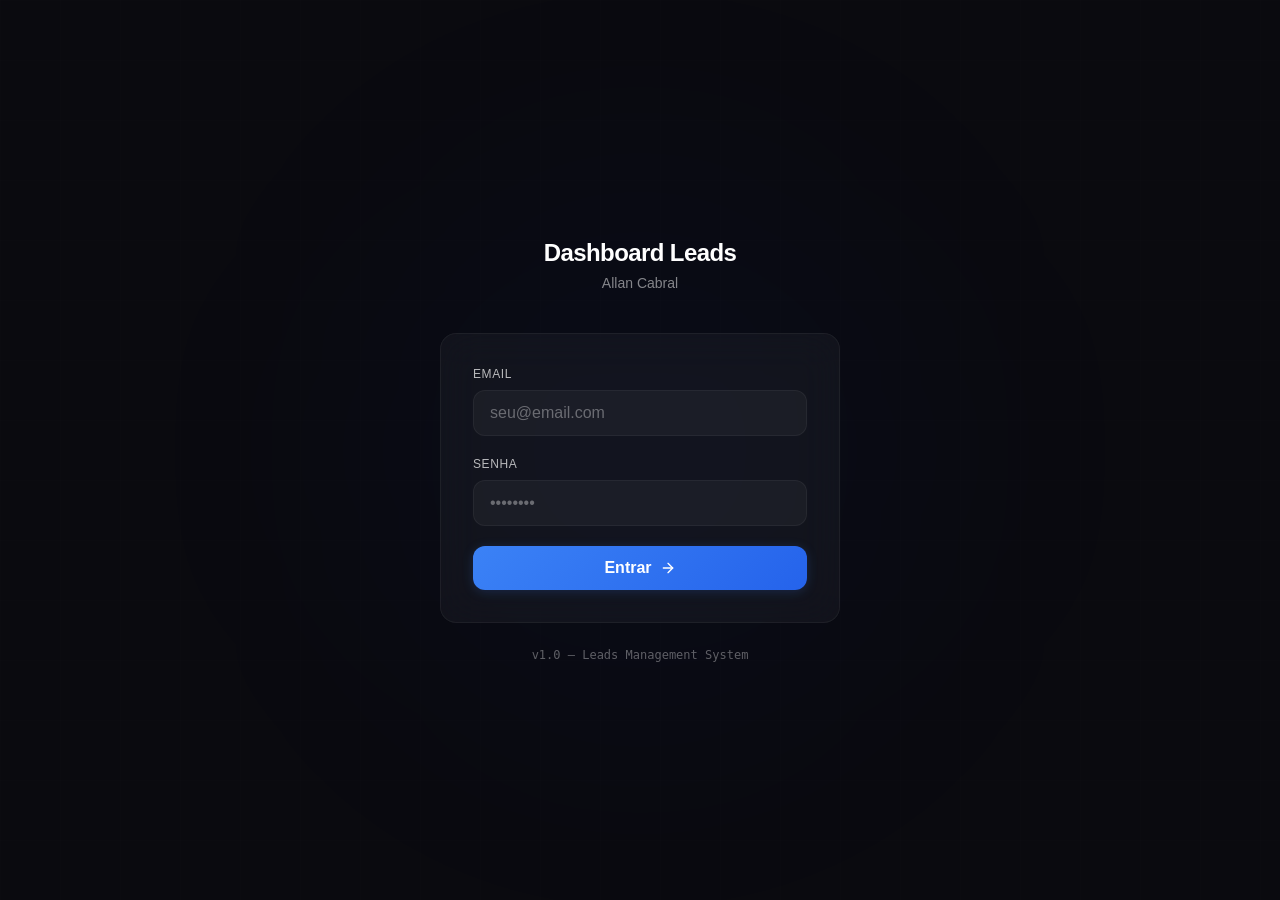
==== index.html @ d11080a9 "Add files via upload" ====
<!DOCTYPE html>
<html lang="pt-BR">
  <head>
    <meta charset="UTF-8" />
    <meta name="viewport" content="width=device-width, initial-scale=1.0" />
    <title>Allan Cabral - Leads Dashboard</title>
    <meta name="description" content="Dashboard de gerenciamento de leads - Allan Cabral" />
    <meta http-equiv="Content-Security-Policy" content="default-src 'self'; script-src 'self'; style-src 'self' 'unsafe-inline' https://fonts.googleapis.com; font-src 'self' data: https://fonts.gstatic.com; img-src 'self' data: blob: https:; connect-src 'self' https://albdkqpvoyfhziozgwlk.supabase.co wss://albdkqpvoyfhziozgwlk.supabase.co https://n8n-gend.srv1431760.hstgr.cloud https://n8n-n8n.04qisd.easypanel.host https://pedrooberlaender.uazapi.com; media-src 'self' blob: https://albdkqpvoyfhziozgwlk.supabase.co; frame-src 'none'; object-src 'none'; base-uri 'self'" />
    <meta name="referrer" content="strict-origin-when-cross-origin" />
    <meta http-equiv="X-Content-Type-Options" content="nosniff" />
    <link rel="icon" type="image/svg+xml" href="./favicon.svg" />
    <link rel="preconnect" href="https://fonts.googleapis.com" />
    <link rel="preconnect" href="https://fonts.gstatic.com" crossorigin />
    <link href="https://fonts.googleapis.com/css2?family=Inter:wght@300;400;500;600;700;800&family=JetBrains+Mono:wght@400;500;600;700&family=Outfit:wght@300;400;500;600;700;800&display=swap" rel="stylesheet" />
    <script type="module" crossorigin src="./assets/index-Bwgi4KY8.js"></script>
    <link rel="modulepreload" crossorigin href="./assets/vendor-react-DcuOUf31.js">
    <link rel="modulepreload" crossorigin href="./assets/vendor-supabase-Dq-Jb853.js">
    <link rel="modulepreload" crossorigin href="./assets/vendor-utils-6eCy-83W.js">
    <link rel="modulepreload" crossorigin href="./assets/vendor-charts-CzLjZKFw.js">
    <link rel="stylesheet" crossorigin href="./assets/index-p2DFMDjG.css">
  </head>
  <body class="bg-surface text-txt antialiased">
    <div id="root"></div>
  </body>
</html>
---- assets/index-p2DFMDjG.css ----
*,:before,:after{--tw-border-spacing-x: 0;--tw-border-spacing-y: 0;--tw-translate-x: 0;--tw-translate-y: 0;--tw-rotate: 0;--tw-skew-x: 0;--tw-skew-y: 0;--tw-scale-x: 1;--tw-scale-y: 1;--tw-pan-x: ;--tw-pan-y: ;--tw-pinch-zoom: ;--tw-scroll-snap-strictness: proximity;--tw-gradient-from-position: ;--tw-gradient-via-position: ;--tw-gradient-to-position: ;--tw-ordinal: ;--tw-slashed-zero: ;--tw-numeric-figure: ;--tw-numeric-spacing: ;--tw-numeric-fraction: ;--tw-ring-inset: ;--tw-ring-offset-width: 0px;--tw-ring-offset-color: #fff;--tw-ring-color: rgb(59 130 246 / .5);--tw-ring-offset-shadow: 0 0 #0000;--tw-ring-shadow: 0 0 #0000;--tw-shadow: 0 0 #0000;--tw-shadow-colored: 0 0 #0000;--tw-blur: ;--tw-brightness: ;--tw-contrast: ;--tw-grayscale: ;--tw-hue-rotate: ;--tw-invert: ;--tw-saturate: ;--tw-sepia: ;--tw-drop-shadow: ;--tw-backdrop-blur: ;--tw-backdrop-brightness: ;--tw-backdrop-contrast: ;--tw-backdrop-grayscale: ;--tw-backdrop-hue-rotate: ;--tw-backdrop-invert: ;--tw-backdrop-opacity: ;--tw-backdrop-saturate: ;--tw-backdrop-sepia: ;--tw-contain-size: ;--tw-contain-layout: ;--tw-contain-paint: ;--tw-contain-style: }::backdrop{--tw-border-spacing-x: 0;--tw-border-spacing-y: 0;--tw-translate-x: 0;--tw-translate-y: 0;--tw-rotate: 0;--tw-skew-x: 0;--tw-skew-y: 0;--tw-scale-x: 1;--tw-scale-y: 1;--tw-pan-x: ;--tw-pan-y: ;--tw-pinch-zoom: ;--tw-scroll-snap-strictness: proximity;--tw-gradient-from-position: ;--tw-gradient-via-position: ;--tw-gradient-to-position: ;--tw-ordinal: ;--tw-slashed-zero: ;--tw-numeric-figure: ;--tw-numeric-spacing: ;--tw-numeric-fraction: ;--tw-ring-inset: ;--tw-ring-offset-width: 0px;--tw-ring-offset-color: #fff;--tw-ring-color: rgb(59 130 246 / .5);--tw-ring-offset-shadow: 0 0 #0000;--tw-ring-shadow: 0 0 #0000;--tw-shadow: 0 0 #0000;--tw-shadow-colored: 0 0 #0000;--tw-blur: ;--tw-brightness: ;--tw-contrast: ;--tw-grayscale: ;--tw-hue-rotate: ;--tw-invert: ;--tw-saturate: ;--tw-sepia: ;--tw-drop-shadow: ;--tw-backdrop-blur: ;--tw-backdrop-brightness: ;--tw-backdrop-contrast: ;--tw-backdrop-grayscale: ;--tw-backdrop-hue-rotate: ;--tw-backdrop-invert: ;--tw-backdrop-opacity: ;--tw-backdrop-saturate: ;--tw-backdrop-sepia: ;--tw-contain-size: ;--tw-contain-layout: ;--tw-contain-paint: ;--tw-contain-style: }*,:before,:after{box-sizing:border-box;border-width:0;border-style:solid;border-color:#e5e7eb}:before,:after{--tw-content: ""}html,:host{line-height:1.5;-webkit-text-size-adjust:100%;-moz-tab-size:4;-o-tab-size:4;tab-size:4;font-family:ui-sans-serif,system-ui,sans-serif,"Apple Color Emoji","Segoe UI Emoji",Segoe UI Symbol,"Noto Color Emoji";font-feature-settings:normal;font-variation-settings:normal;-webkit-tap-highlight-color:transparent}body{margin:0;line-height:inherit}hr{height:0;color:inherit;border-top-width:1px}abbr:where([title]){-webkit-text-decoration:underline dotted;text-decoration:underline dotted}h1,h2,h3,h4,h5,h6{font-size:inherit;font-weight:inherit}a{color:inherit;text-decoration:inherit}b,strong{font-weight:bolder}code,kbd,samp,pre{font-family:JetBrains Mono,monospace;font-feature-settings:normal;font-variation-settings:normal;font-size:1em}small{font-size:80%}sub,sup{font-size:75%;line-height:0;position:relative;vertical-align:baseline}sub{bottom:-.25em}sup{top:-.5em}table{text-indent:0;border-color:inherit;border-collapse:collapse}button,input,optgroup,select,textarea{font-family:inherit;font-feature-settings:inherit;font-variation-settings:inherit;font-size:100%;font-weight:inherit;line-height:inherit;letter-spacing:inherit;color:inherit;margin:0;padding:0}button,select{text-transform:none}button,input:where([type=button]),input:where([type=reset]),input:where([type=submit]){-webkit-appearance:button;background-color:transparent;background-image:none}:-moz-focusring{outline:auto}:-moz-ui-invalid{box-shadow:none}progress{vertical-align:baseline}::-webkit-inner-spin-button,::-webkit-outer-spin-button{height:auto}[type=search]{-webkit-appearance:textfield;outline-offset:-2px}::-webkit-search-decoration{-webkit-appearance:none}::-webkit-file-upload-button{-webkit-appearance:button;font:inherit}summary{display:list-item}blockquote,dl,dd,h1,h2,h3,h4,h5,h6,hr,figure,p,pre{margin:0}fieldset{margin:0;padding:0}legend{padding:0}ol,ul,menu{list-style:none;margin:0;padding:0}dialog{padding:0}textarea{resize:vertical}input::-moz-placeholder,textarea::-moz-placeholder{opacity:1;color:#9ca3af}input::placeholder,textarea::placeholder{opacity:1;color:#9ca3af}button,[role=button]{cursor:pointer}:disabled{cursor:default}img,svg,video,canvas,audio,iframe,embed,object{display:block;vertical-align:middle}img,video{max-width:100%;height:auto}[hidden]:where(:not([hidden=until-found])){display:none}:root{--color-primary: #10b981;--color-primary-hover: #059669;--color-primary-bg: rgba(16, 185, 129, .12);--color-primary-light: #34d399;transition:--color-primary .3s ease,--color-primary-hover .3s ease,--color-primary-bg .3s ease,--color-primary-light .3s ease}*:focus-visible{outline:none}*{scrollbar-width:thin;scrollbar-color:rgba(255,255,255,.08) transparent}*::-webkit-scrollbar{width:5px;height:5px}*::-webkit-scrollbar-track{background:transparent}*::-webkit-scrollbar-thumb{background:#ffffff14;border-radius:10px}*::-webkit-scrollbar-thumb:hover{background:#ffffff24}::-moz-selection{background:#3b82f640;color:#fff}::selection{background:#3b82f640;color:#fff}html,body,#root{overflow-x:hidden;max-width:100vw}body{font-family:Inter,Outfit,sans-serif;background:linear-gradient(135deg,#0a0a0f,#0d1117 40%,#0f0a1a);color:#fff;-webkit-font-smoothing:antialiased;-moz-osx-font-smoothing:grayscale;font-variant-numeric:tabular-nums}input,select,textarea{font-family:Inter,Outfit,sans-serif;caret-color:#ffffffb3;-webkit-appearance:none}input:focus,textarea:focus{-webkit-backdrop-filter:none!important;backdrop-filter:none!important}.glass-card{position:relative;overflow:hidden;border-radius:1rem;background:#ffffff0a;backdrop-filter:blur(20px);-webkit-backdrop-filter:blur(20px);border:1px solid rgba(255,255,255,.05);border-radius:16px;transition:all .3s ease}.glass-card:hover{background:#ffffff0d;border-color:#ffffff0d}.card-dark{position:relative;overflow:hidden;border-radius:1rem;background:#ffffff0a;backdrop-filter:blur(20px);-webkit-backdrop-filter:blur(20px);border:1px solid rgba(255,255,255,.05);border-radius:16px;transition:all .3s ease}.card-dark:hover{background:#ffffff0d;border-color:#ffffff0d}.card-dark-elevated{position:relative;overflow:hidden;border-radius:1rem;background:#ffffff0d;backdrop-filter:blur(24px);-webkit-backdrop-filter:blur(24px);border:1px solid rgba(255,255,255,.06);border-radius:16px;box-shadow:0 8px 32px #0000004d,0 24px 64px #00000026;transition:all .3s ease}.inner-item{background:#ffffff05;border:1px solid rgba(255,255,255,.04);border-radius:10px;padding:10px 12px;transition:all .2s ease}.inner-item:hover{background:#ffffff0a;border-color:#ffffff0a}.border-glow{border:1px solid rgba(59,130,246,.15);box-shadow:inset 0 0 20px #3b82f608}.input-dark{width:100%;border-radius:.75rem;padding:.625rem 1rem;--tw-text-opacity: 1;color:rgb(255 255 255 / var(--tw-text-opacity, 1));outline:2px solid transparent;outline-offset:2px;transition-property:all;transition-timing-function:cubic-bezier(.4,0,.2,1);transition-duration:.3s;background:#ffffff0a;border:1px solid rgba(255,255,255,.05);color-scheme:dark;caret-color:#fff9}.input-dark::-moz-placeholder{color:#ffffff59}.input-dark::placeholder{color:#ffffff59}.input-dark:focus{border-color:#3b82f666;box-shadow:0 0 0 3px #3b82f614,0 0 20px #3b82f60d}select{color-scheme:dark;background:#161b22f7;border:1px solid rgba(255,255,255,.1);border-radius:10px;color:#ffffffb3;padding:8px 32px 8px 12px;font-size:13px;font-weight:500;cursor:pointer;transition:all .15s ease;-webkit-appearance:none;-moz-appearance:none;appearance:none;background-image:url("data:image/svg+xml,%3Csvg xmlns='http://www.w3.org/2000/svg' width='12' height='12' viewBox='0 0 24 24' fill='none' stroke='%2360a5fa' stroke-width='2' stroke-linecap='round' stroke-linejoin='round'%3E%3Cpolyline points='6 9 12 15 18 9'%3E%3C/polyline%3E%3C/svg%3E");background-repeat:no-repeat;background-position:right 10px center}select:hover{border-color:#ffffff26;color:#fff}select:focus{outline:none;border-color:#3b82f666;box-shadow:0 0 0 3px #3b82f614;color:#fff}select option{background:#161b22;color:#fff;padding:8px 12px}select option:checked{background:#3b82f633;color:#60a5fa}select.input-dark{background:#161b22f7;border:1px solid rgba(255,255,255,.1)}.btn-primary{position:relative;overflow:hidden;border-radius:.75rem;padding:.625rem 1.5rem;font-weight:600;transition-property:all;transition-timing-function:cubic-bezier(.4,0,.2,1);transition-duration:.3s;background:linear-gradient(135deg,#3b82f6,#2563eb);color:#fff;box-shadow:0 2px 12px #3b82f633}.btn-primary:hover{box-shadow:0 4px 20px #3b82f64d,0 0 40px #3b82f61a;transform:translateY(-1px)}.btn-primary:active{transform:translateY(0) scale(.98)}.ambient-light{position:fixed;pointer-events:none;border-radius:50%;z-index:0;overflow:hidden}.ambient-light--blue{width:600px;height:600px;top:-100px;left:-100px;background:radial-gradient(circle,rgba(59,130,246,.06) 0%,transparent 70%)}.ambient-light--green{width:500px;height:500px;bottom:-100px;right:-100px;background:radial-gradient(circle,var(--color-primary-bg) 0%,transparent 70%)}.ambient-light--purple{width:400px;height:400px;top:50%;right:20%;background:radial-gradient(circle,rgba(139,92,246,.03) 0%,transparent 70%)}.noise-overlay{position:fixed;top:0;right:0;bottom:0;left:0;pointer-events:none;z-index:9999;opacity:.15;background-image:url("data:image/svg+xml,%3Csvg viewBox='0 0 512 512' xmlns='http://www.w3.org/2000/svg'%3E%3Cfilter id='n'%3E%3CfeTurbulence type='fractalNoise' baseFrequency='0.65' numOctaves='4' stitchTiles='stitch'/%3E%3C/filter%3E%3Crect width='100%25' height='100%25' filter='url(%23n)' opacity='0.03'/%3E%3C/svg%3E");mix-blend-mode:soft-light}.mesh-bg{position:relative}.mesh-bg:after{content:"";position:absolute;top:0;right:0;bottom:0;left:0;pointer-events:none;background:radial-gradient(ellipse 600px 400px at 15% 30%,rgba(59,130,246,.04) 0%,transparent 70%),radial-gradient(ellipse 500px 350px at 85% 60%,var(--color-primary-bg) 0%,transparent 70%),radial-gradient(ellipse 400px 300px at 50% 90%,rgba(139,92,246,.02) 0%,transparent 70%);z-index:0}.status-dot{position:relative}.status-dot:after{content:"";position:absolute;top:-2px;right:-2px;bottom:-2px;left:-2px;border-radius:50%;background:inherit;animation:breathe 2.5s ease-in-out infinite;opacity:.4}.sparkline-container{position:relative;overflow:hidden;mask-image:linear-gradient(to right,transparent 0%,black 10%,black 90%,transparent 100%);-webkit-mask-image:linear-gradient(to right,transparent 0%,black 10%,black 90%,transparent 100%)}.stagger-1{animation-delay:.05s}.stagger-2{animation-delay:.1s}.stagger-3{animation-delay:.15s}.stagger-4{animation-delay:.2s}.stagger-5{animation-delay:.25s}input[type=range]::-webkit-slider-thumb{-webkit-appearance:none;-moz-appearance:none;appearance:none;width:16px;height:16px;border-radius:50%;background:#3b82f6;cursor:pointer;border:2px solid #0a0a0f;box-shadow:0 0 8px #3b82f64d;-webkit-transition:box-shadow .2s;transition:box-shadow .2s}input[type=range]::-webkit-slider-thumb:hover{box-shadow:0 0 16px #3b82f680}input[type=range]::-moz-range-thumb{width:16px;height:16px;border-radius:50%;background:#3b82f6;cursor:pointer;border:2px solid #0a0a0f;box-shadow:0 0 8px #3b82f64d}.sidebar-glass{background:#0c0c14;border-right:1px solid rgba(255,255,255,.04)}.sr-only{position:absolute;width:1px;height:1px;padding:0;margin:-1px;overflow:hidden;clip:rect(0,0,0,0);white-space:nowrap;border-width:0}.pointer-events-none{pointer-events:none}.visible{visibility:visible}.collapse{visibility:collapse}.fixed{position:fixed}.absolute{position:absolute}.relative{position:relative}.sticky{position:sticky}.-inset-1{top:-.25rem;right:-.25rem;bottom:-.25rem;left:-.25rem}.inset-0{top:0;right:0;bottom:0;left:0}.inset-x-0{left:0;right:0}.-left-2{left:-.5rem}.-right-1{right:-.25rem}.-right-10{right:-2.5rem}.-right-3{right:-.75rem}.-top-1{top:-.25rem}.-top-10{top:-2.5rem}.-top-px{top:-1px}.bottom-0{bottom:0}.bottom-3{bottom:.75rem}.bottom-6{bottom:1.5rem}.bottom-full{bottom:100%}.left-0{left:0}.left-0\.5{left:.125rem}.left-1\/2{left:50%}.left-1\/4{left:25%}.left-2\.5{left:.625rem}.left-3{left:.75rem}.left-3\.5{left:.875rem}.left-4{left:1rem}.left-\[3px\]{left:3px}.left-full{left:100%}.right-0{right:0}.right-1{right:.25rem}.right-1\/4{right:25%}.right-2\.5{right:.625rem}.right-3{right:.75rem}.right-5{right:1.25rem}.right-6{right:1.5rem}.top-0{top:0}.top-0\.5{top:.125rem}.top-1{top:.25rem}.top-1\/2{top:50%}.top-1\/3{top:33.333333%}.top-5{top:1.25rem}.top-6{top:1.5rem}.top-\[2px\]{top:2px}.top-\[3px\]{top:3px}.top-full{top:100%}.z-10{z-index:10}.z-20{z-index:20}.z-30{z-index:30}.z-50{z-index:50}.z-\[100\]{z-index:100}.z-\[101\]{z-index:101}.z-\[9999\]{z-index:9999}.mx-3{margin-left:.75rem;margin-right:.75rem}.mx-4{margin-left:1rem;margin-right:1rem}.mx-auto{margin-left:auto;margin-right:auto}.my-1{margin-top:.25rem;margin-bottom:.25rem}.my-5{margin-top:1.25rem;margin-bottom:1.25rem}.-mt-px{margin-top:-1px}.mb-0\.5{margin-bottom:.125rem}.mb-1{margin-bottom:.25rem}.mb-1\.5{margin-bottom:.375rem}.mb-10{margin-bottom:2.5rem}.mb-2{margin-bottom:.5rem}.mb-2\.5{margin-bottom:.625rem}.mb-3{margin-bottom:.75rem}.mb-4{margin-bottom:1rem}.mb-5{margin-bottom:1.25rem}.mb-6{margin-bottom:1.5rem}.mb-8{margin-bottom:2rem}.ml-0\.5{margin-left:.125rem}.ml-1{margin-left:.25rem}.ml-1\.5{margin-left:.375rem}.ml-2{margin-left:.5rem}.ml-6{margin-left:1.5rem}.ml-\[26px\]{margin-left:26px}.ml-auto{margin-left:auto}.mr-1{margin-right:.25rem}.mr-2{margin-right:.5rem}.mr-3{margin-right:.75rem}.mt-0{margin-top:0}.mt-0\.5{margin-top:.125rem}.mt-1{margin-top:.25rem}.mt-1\.5{margin-top:.375rem}.mt-2{margin-top:.5rem}.mt-2\.5{margin-top:.625rem}.mt-3{margin-top:.75rem}.mt-4{margin-top:1rem}.mt-5{margin-top:1.25rem}.mt-6{margin-top:1.5rem}.mt-\[2px\]{margin-top:2px}.mt-auto{margin-top:auto}.block{display:block}.inline-block{display:inline-block}.inline{display:inline}.flex{display:flex}.inline-flex{display:inline-flex}.table{display:table}.grid{display:grid}.hidden{display:none}.h-1\.5{height:.375rem}.h-10{height:2.5rem}.h-11{height:2.75rem}.h-12{height:3rem}.h-14{height:3.5rem}.h-16{height:4rem}.h-2{height:.5rem}.h-2\.5{height:.625rem}.h-20{height:5rem}.h-24{height:6rem}.h-28{height:7rem}.h-3{height:.75rem}.h-3\.5{height:.875rem}.h-32{height:8rem}.h-36{height:9rem}.h-4{height:1rem}.h-40{height:10rem}.h-44{height:11rem}.h-48{height:12rem}.h-5{height:1.25rem}.h-6{height:1.5rem}.h-64{height:16rem}.h-7{height:1.75rem}.h-72{height:18rem}.h-8{height:2rem}.h-9{height:2.25rem}.h-96{height:24rem}.h-\[100px\]{height:100px}.h-\[10px\]{height:10px}.h-\[11px\]{height:11px}.h-\[140px\]{height:140px}.h-\[160px\]{height:160px}.h-\[18px\]{height:18px}.h-\[1px\]{height:1px}.h-\[200px\]{height:200px}.h-\[22px\]{height:22px}.h-\[24px\]{height:24px}.h-\[280px\]{height:280px}.h-\[2px\]{height:2px}.h-\[300px\]{height:300px}.h-\[32px\]{height:32px}.h-\[3px\]{height:3px}.h-\[42px\]{height:42px}.h-\[56px\]{height:56px}.h-\[600px\]{height:600px}.h-\[6px\]{height:6px}.h-\[72px\]{height:72px}.h-\[73px\]{height:73px}.h-\[calc\(100vh-2rem\)\]{height:calc(100vh - 2rem)}.h-fit{height:-moz-fit-content;height:fit-content}.h-full{height:100%}.h-px{height:1px}.h-screen{height:100vh}.max-h-0{max-height:0px}.max-h-\[200px\]{max-height:200px}.max-h-\[220px\]{max-height:220px}.max-h-\[240px\]{max-height:240px}.max-h-\[260px\]{max-height:260px}.max-h-\[300px\]{max-height:300px}.max-h-\[340px\]{max-height:340px}.max-h-\[5000px\]{max-height:5000px}.max-h-\[70vh\]{max-height:70vh}.max-h-\[80vh\]{max-height:80vh}.max-h-\[85vh\]{max-height:85vh}.max-h-\[90vh\]{max-height:90vh}.max-h-full{max-height:100%}.min-h-0{min-height:0px}.min-h-\[120px\]{min-height:120px}.min-h-\[18px\]{min-height:18px}.min-h-\[38px\]{min-height:38px}.min-h-\[80px\]{min-height:80px}.min-h-screen{min-height:100vh}.w-1\.5{width:.375rem}.w-10{width:2.5rem}.w-11{width:2.75rem}.w-12{width:3rem}.w-14{width:3.5rem}.w-16{width:4rem}.w-2{width:.5rem}.w-2\.5{width:.625rem}.w-20{width:5rem}.w-24{width:6rem}.w-28{width:7rem}.w-3{width:.75rem}.w-3\.5{width:.875rem}.w-32{width:8rem}.w-36{width:9rem}.w-4{width:1rem}.w-40{width:10rem}.w-44{width:11rem}.w-48{width:12rem}.w-5{width:1.25rem}.w-56{width:14rem}.w-6{width:1.5rem}.w-64{width:16rem}.w-7{width:1.75rem}.w-72{width:18rem}.w-8{width:2rem}.w-80{width:20rem}.w-9{width:2.25rem}.w-\[10px\]{width:10px}.w-\[11px\]{width:11px}.w-\[140px\]{width:140px}.w-\[18px\]{width:18px}.w-\[200px\]{width:200px}.w-\[22px\]{width:22px}.w-\[260px\]{width:260px}.w-\[280px\]{width:280px}.w-\[300px\]{width:300px}.w-\[3px\]{width:3px}.w-\[400px\]{width:400px}.w-\[42px\]{width:42px}.w-\[44px\]{width:44px}.w-\[500px\]{width:500px}.w-\[52px\]{width:52px}.w-\[600px\]{width:600px}.w-\[72px\]{width:72px}.w-\[calc\(100\%-2rem\)\]{width:calc(100% - 2rem)}.w-fit{width:-moz-fit-content;width:fit-content}.w-full{width:100%}.w-px{width:1px}.min-w-0{min-width:0px}.min-w-5{min-width:1.25rem}.min-w-\[1200px\]{min-width:1200px}.min-w-\[180px\]{min-width:180px}.min-w-\[18px\]{min-width:18px}.min-w-\[200px\]{min-width:200px}.min-w-\[220px\]{min-width:220px}.min-w-\[240px\]{min-width:240px}.min-w-\[28px\]{min-width:28px}.min-w-\[32px\]{min-width:32px}.min-w-\[640px\]{min-width:640px}.min-w-\[900px\]{min-width:900px}.max-w-2xl{max-width:42rem}.max-w-3xl{max-width:48rem}.max-w-4xl{max-width:56rem}.max-w-\[120px\]{max-width:120px}.max-w-\[140px\]{max-width:140px}.max-w-\[160px\]{max-width:160px}.max-w-\[180px\]{max-width:180px}.max-w-\[200px\]{max-width:200px}.max-w-\[220px\]{max-width:220px}.max-w-\[260px\]{max-width:260px}.max-w-\[280px\]{max-width:280px}.max-w-\[400px\]{max-width:400px}.max-w-\[480px\]{max-width:480px}.max-w-\[65\%\]{max-width:65%}.max-w-\[800px\]{max-width:800px}.max-w-\[85\%\]{max-width:85%}.max-w-\[90vw\]{max-width:90vw}.max-w-lg{max-width:32rem}.max-w-md{max-width:28rem}.max-w-sm{max-width:24rem}.max-w-xs{max-width:20rem}.flex-1{flex:1 1 0%}.flex-\[1\.3\]{flex:1.3}.flex-shrink-0,.shrink-0{flex-shrink:0}.-translate-x-1\/2{--tw-translate-x: -50%;transform:translate(var(--tw-translate-x),var(--tw-translate-y)) rotate(var(--tw-rotate)) skew(var(--tw-skew-x)) skewY(var(--tw-skew-y)) scaleX(var(--tw-scale-x)) scaleY(var(--tw-scale-y))}.-translate-y-1\/2{--tw-translate-y: -50%;transform:translate(var(--tw-translate-x),var(--tw-translate-y)) rotate(var(--tw-rotate)) skew(var(--tw-skew-x)) skewY(var(--tw-skew-y)) scaleX(var(--tw-scale-x)) scaleY(var(--tw-scale-y))}.translate-x-1{--tw-translate-x: .25rem;transform:translate(var(--tw-translate-x),var(--tw-translate-y)) rotate(var(--tw-rotate)) skew(var(--tw-skew-x)) skewY(var(--tw-skew-y)) scaleX(var(--tw-scale-x)) scaleY(var(--tw-scale-y))}.translate-x-5{--tw-translate-x: 1.25rem;transform:translate(var(--tw-translate-x),var(--tw-translate-y)) rotate(var(--tw-rotate)) skew(var(--tw-skew-x)) skewY(var(--tw-skew-y)) scaleX(var(--tw-scale-x)) scaleY(var(--tw-scale-y))}.translate-x-\[18px\]{--tw-translate-x: 18px;transform:translate(var(--tw-translate-x),var(--tw-translate-y)) rotate(var(--tw-rotate)) skew(var(--tw-skew-x)) skewY(var(--tw-skew-y)) scaleX(var(--tw-scale-x)) scaleY(var(--tw-scale-y))}.translate-x-\[22px\]{--tw-translate-x: 22px;transform:translate(var(--tw-translate-x),var(--tw-translate-y)) rotate(var(--tw-rotate)) skew(var(--tw-skew-x)) skewY(var(--tw-skew-y)) scaleX(var(--tw-scale-x)) scaleY(var(--tw-scale-y))}.rotate-180{--tw-rotate: 180deg;transform:translate(var(--tw-translate-x),var(--tw-translate-y)) rotate(var(--tw-rotate)) skew(var(--tw-skew-x)) skewY(var(--tw-skew-y)) scaleX(var(--tw-scale-x)) scaleY(var(--tw-scale-y))}.transform{transform:translate(var(--tw-translate-x),var(--tw-translate-y)) rotate(var(--tw-rotate)) skew(var(--tw-skew-x)) skewY(var(--tw-skew-y)) scaleX(var(--tw-scale-x)) scaleY(var(--tw-scale-y))}.animate-\[fadeIn_150ms_ease-out\]{animation:fadeIn .15s ease-out}.animate-\[fadeScale_0\.5s_ease-out_0\.1s_both\]{animation:fadeScale .5s ease-out .1s both}.animate-\[fadeScale_0\.5s_ease-out_0\.2s_both\]{animation:fadeScale .5s ease-out .2s both}@keyframes fadeScale{0%{opacity:0;transform:scale(.9) translateY(12px)}to{opacity:1;transform:scale(1) translateY(0)}}.animate-\[fadeScale_0\.5s_ease-out_both\]{animation:fadeScale .5s ease-out both}@keyframes shimmer{0%{background-position:-200% 0}to{background-position:200% 0}}.animate-\[shimmer_1\.5s_infinite\]{animation:shimmer 1.5s infinite}.animate-\[slideDown_150ms_ease-out\]{animation:slideDown .15s ease-out}.animate-\[slideUp_150ms_ease-out\]{animation:slideUp .15s ease-out}.animate-\[slideUp_200ms_ease-out\]{animation:slideUp .2s ease-out}.animate-\[slideUp_300ms_ease-out_both\]{animation:slideUp .3s ease-out both}@keyframes breathe{0%,to{opacity:.4;transform:scale(1)}50%{opacity:1;transform:scale(1.15)}}.animate-breathe{animation:breathe 2.5s ease-in-out infinite}@keyframes countUp{0%{opacity:0;transform:translateY(8px)}to{opacity:1;transform:translateY(0)}}.animate-count-up{animation:countUp .8s cubic-bezier(.22,1,.36,1) forwards}@keyframes fadeIn{0%{opacity:0}to{opacity:1}}.animate-fade-in{animation:fadeIn .6s cubic-bezier(.22,1,.36,1) forwards}@keyframes glowPulse{0%,to{box-shadow:0 0 20px #3b82f60d}50%{box-shadow:0 0 40px #3b82f61f}}.animate-glow-pulse{animation:glowPulse 3s ease-in-out infinite}@keyframes pulse{50%{opacity:.5}}.animate-pulse{animation:pulse 2s cubic-bezier(.4,0,.6,1) infinite}@keyframes slideInRight{0%{opacity:0;transform:translate(-12px)}to{opacity:1;transform:translate(0)}}.animate-slide-in-right{animation:slideInRight .5s cubic-bezier(.22,1,.36,1) forwards}@keyframes slideUp{0%{opacity:0;transform:translateY(16px) scale(.98)}to{opacity:1;transform:translateY(0) scale(1)}}.animate-slide-up{animation:slideUp .7s cubic-bezier(.22,1,.36,1) forwards}@keyframes spin{to{transform:rotate(360deg)}}.animate-spin{animation:spin 1s linear infinite}.cursor-default{cursor:default}.cursor-not-allowed{cursor:not-allowed}.cursor-pointer{cursor:pointer}.touch-none{touch-action:none}.select-none{-webkit-user-select:none;-moz-user-select:none;user-select:none}.select-all{-webkit-user-select:all;-moz-user-select:all;user-select:all}.resize-none{resize:none}.resize-y{resize:vertical}.resize{resize:both}.appearance-none{-webkit-appearance:none;-moz-appearance:none;appearance:none}.grid-cols-1{grid-template-columns:repeat(1,minmax(0,1fr))}.grid-cols-2{grid-template-columns:repeat(2,minmax(0,1fr))}.grid-cols-3{grid-template-columns:repeat(3,minmax(0,1fr))}.grid-cols-4{grid-template-columns:repeat(4,minmax(0,1fr))}.grid-cols-7{grid-template-columns:repeat(7,minmax(0,1fr))}.flex-col{flex-direction:column}.flex-wrap{flex-wrap:wrap}.items-start{align-items:flex-start}.items-end{align-items:flex-end}.items-center{align-items:center}.items-baseline{align-items:baseline}.items-stretch{align-items:stretch}.justify-start{justify-content:flex-start}.justify-end{justify-content:flex-end}.justify-center{justify-content:center}.justify-between{justify-content:space-between}.gap-0{gap:0px}.gap-0\.5{gap:.125rem}.gap-1{gap:.25rem}.gap-1\.5{gap:.375rem}.gap-2{gap:.5rem}.gap-2\.5{gap:.625rem}.gap-3{gap:.75rem}.gap-3\.5{gap:.875rem}.gap-4{gap:1rem}.gap-5{gap:1.25rem}.gap-6{gap:1.5rem}.gap-\[2px\]{gap:2px}.space-y-0\.5>:not([hidden])~:not([hidden]){--tw-space-y-reverse: 0;margin-top:calc(.125rem * calc(1 - var(--tw-space-y-reverse)));margin-bottom:calc(.125rem * var(--tw-space-y-reverse))}.space-y-1>:not([hidden])~:not([hidden]){--tw-space-y-reverse: 0;margin-top:calc(.25rem * calc(1 - var(--tw-space-y-reverse)));margin-bottom:calc(.25rem * var(--tw-space-y-reverse))}.space-y-1\.5>:not([hidden])~:not([hidden]){--tw-space-y-reverse: 0;margin-top:calc(.375rem * calc(1 - var(--tw-space-y-reverse)));margin-bottom:calc(.375rem * var(--tw-space-y-reverse))}.space-y-10>:not([hidden])~:not([hidden]){--tw-space-y-reverse: 0;margin-top:calc(2.5rem * calc(1 - var(--tw-space-y-reverse)));margin-bottom:calc(2.5rem * var(--tw-space-y-reverse))}.space-y-2>:not([hidden])~:not([hidden]){--tw-space-y-reverse: 0;margin-top:calc(.5rem * calc(1 - var(--tw-space-y-reverse)));margin-bottom:calc(.5rem * var(--tw-space-y-reverse))}.space-y-2\.5>:not([hidden])~:not([hidden]){--tw-space-y-reverse: 0;margin-top:calc(.625rem * calc(1 - var(--tw-space-y-reverse)));margin-bottom:calc(.625rem * var(--tw-space-y-reverse))}.space-y-3>:not([hidden])~:not([hidden]){--tw-space-y-reverse: 0;margin-top:calc(.75rem * calc(1 - var(--tw-space-y-reverse)));margin-bottom:calc(.75rem * var(--tw-space-y-reverse))}.space-y-4>:not([hidden])~:not([hidden]){--tw-space-y-reverse: 0;margin-top:calc(1rem * calc(1 - var(--tw-space-y-reverse)));margin-bottom:calc(1rem * var(--tw-space-y-reverse))}.space-y-5>:not([hidden])~:not([hidden]){--tw-space-y-reverse: 0;margin-top:calc(1.25rem * calc(1 - var(--tw-space-y-reverse)));margin-bottom:calc(1.25rem * var(--tw-space-y-reverse))}.space-y-6>:not([hidden])~:not([hidden]){--tw-space-y-reverse: 0;margin-top:calc(1.5rem * calc(1 - var(--tw-space-y-reverse)));margin-bottom:calc(1.5rem * var(--tw-space-y-reverse))}.space-y-8>:not([hidden])~:not([hidden]){--tw-space-y-reverse: 0;margin-top:calc(2rem * calc(1 - var(--tw-space-y-reverse)));margin-bottom:calc(2rem * var(--tw-space-y-reverse))}.divide-y>:not([hidden])~:not([hidden]){--tw-divide-y-reverse: 0;border-top-width:calc(1px * calc(1 - var(--tw-divide-y-reverse)));border-bottom-width:calc(1px * var(--tw-divide-y-reverse))}.divide-surface-300\/10>:not([hidden])~:not([hidden]){border-color:#3f3f461a}.divide-white\/\[0\.03\]>:not([hidden])~:not([hidden]){border-color:#ffffff08}.self-start{align-self:flex-start}.self-center{align-self:center}.self-stretch{align-self:stretch}.overflow-hidden{overflow:hidden}.\!overflow-visible{overflow:visible!important}.overflow-x-auto{overflow-x:auto}.overflow-y-auto{overflow-y:auto}.overflow-x-hidden{overflow-x:hidden}.overflow-y-visible{overflow-y:visible}.truncate{overflow:hidden;text-overflow:ellipsis;white-space:nowrap}.text-ellipsis{text-overflow:ellipsis}.whitespace-nowrap{white-space:nowrap}.whitespace-pre-line{white-space:pre-line}.whitespace-pre-wrap{white-space:pre-wrap}.break-words{overflow-wrap:break-word}.\!rounded-md{border-radius:.375rem!important}.rounded{border-radius:.25rem}.rounded-2xl{border-radius:1rem}.rounded-\[10px\]{border-radius:10px}.rounded-\[14px\]{border-radius:14px}.rounded-\[6px\]{border-radius:6px}.rounded-full{border-radius:9999px}.rounded-lg{border-radius:.5rem}.rounded-md{border-radius:.375rem}.rounded-xl{border-radius:.75rem}.rounded-l-full{border-top-left-radius:9999px;border-bottom-left-radius:9999px}.rounded-l-none{border-top-left-radius:0;border-bottom-left-radius:0}.rounded-r-full{border-top-right-radius:9999px;border-bottom-right-radius:9999px}.rounded-r-lg{border-top-right-radius:.5rem;border-bottom-right-radius:.5rem}.rounded-t-2xl{border-top-left-radius:1rem;border-top-right-radius:1rem}.rounded-tr-sm{border-top-right-radius:.125rem}.border{border-width:1px}.border-2{border-width:2px}.border-b{border-bottom-width:1px}.border-b-0{border-bottom-width:0px}.border-t{border-top-width:1px}.border-dashed{border-style:dashed}.border-none{border-style:none}.\!border-rose-500\/50{border-color:#f43f5e80!important}.border-\[\#004AFF\]{--tw-border-opacity: 1;border-color:rgb(0 74 255 / var(--tw-border-opacity, 1))}.border-\[\#004AFF\]\/10{border-color:#004aff1a}.border-\[\#004AFF\]\/15{border-color:#004aff26}.border-\[\#004AFF\]\/20{border-color:#004aff33}.border-\[\#004AFF\]\/30{border-color:#004aff4d}.border-\[\#004AFF\]\/40{border-color:#004aff66}.border-\[\#1e1e22\]{--tw-border-opacity: 1;border-color:rgb(30 30 34 / var(--tw-border-opacity, 1))}.border-\[\#2a2a2a\]{--tw-border-opacity: 1;border-color:rgb(42 42 42 / var(--tw-border-opacity, 1))}.border-\[\#2a2a2e\]{--tw-border-opacity: 1;border-color:rgb(42 42 46 / var(--tw-border-opacity, 1))}.border-\[\#3b82f6\]\/20{border-color:#3b82f633}.border-\[\#3b82f6\]\/30{border-color:#3b82f64d}.border-\[\#C0C0C0\]\/15{border-color:#c0c0c026}.border-\[\#CD7F32\]\/15{border-color:#cd7f3226}.border-\[\#FFD700\]\/20{border-color:#ffd70033}.border-\[\#FFD700\]\/\[0\.12\]{border-color:#ffd7001f}.border-accent\/20{border-color:#3b82f633}.border-accent\/25{border-color:#3b82f640}.border-amber-500\/10{border-color:#f59e0b1a}.border-amber-500\/15{border-color:#f59e0b26}.border-amber-500\/20{border-color:#f59e0b33}.border-amber-500\/30{border-color:#f59e0b4d}.border-amber-500\/40{border-color:#f59e0b66}.border-blue-500\/20{border-color:#3b82f633}.border-blue-600\/10{border-color:#2563eb1a}.border-blue-600\/20{border-color:#2563eb33}.border-emerald-500\/20{border-color:#10b98133}.border-orange-500\/20{border-color:#f9731633}.border-primary{border-color:var(--color-primary)}.border-primary-bg{border-color:var(--color-primary-bg)}.border-red-500\/20{border-color:#ef444433}.border-rose-500\/10{border-color:#f43f5e1a}.border-rose-500\/20{border-color:#f43f5e33}.border-rose-500\/40{border-color:#f43f5e66}.border-sky-500\/15{border-color:#0ea5e926}.border-sky-500\/20{border-color:#0ea5e933}.border-sky-500\/25{border-color:#0ea5e940}.border-sky-500\/30{border-color:#0ea5e94d}.border-sky-500\/40{border-color:#0ea5e966}.border-surface-200{--tw-border-opacity: 1;border-color:rgb(35 35 40 / var(--tw-border-opacity, 1))}.border-surface-300\/10{border-color:#3f3f461a}.border-surface-300\/15{border-color:#3f3f4626}.border-surface-300\/20{border-color:#3f3f4633}.border-surface-300\/30{border-color:#3f3f464d}.border-surface-300\/40{border-color:#3f3f4666}.border-surface-300\/5{border-color:#3f3f460d}.border-surface-300\/60{border-color:#3f3f4699}.border-transparent{border-color:transparent}.border-violet-500\/20{border-color:#8b5cf633}.border-violet-500\/40{border-color:#8b5cf666}.border-white\/10{border-color:#ffffff1a}.border-white\/\[0\.03\]{border-color:#ffffff08}.border-white\/\[0\.04\]{border-color:#ffffff0a}.border-white\/\[0\.06\]{border-color:#ffffff0f}.border-white\/\[0\.08\]{border-color:#ffffff14}.border-yellow-500\/15{border-color:#eab30826}.border-yellow-500\/20{border-color:#eab30833}.border-zinc-500\/20{border-color:#71717a33}.border-zinc-600\/30{border-color:#52525b4d}.border-zinc-700{--tw-border-opacity: 1;border-color:rgb(63 63 70 / var(--tw-border-opacity, 1))}.border-zinc-700\/40{border-color:#3f3f4666}.border-zinc-700\/60{border-color:#3f3f4699}.border-t-\[\#3b82f6\],.border-t-accent{--tw-border-opacity: 1;border-top-color:rgb(59 130 246 / var(--tw-border-opacity, 1))}.\!bg-surface-200\/30{background-color:#2323284d!important}.bg-\[\#004AFF\]{--tw-bg-opacity: 1;background-color:rgb(0 74 255 / var(--tw-bg-opacity, 1))}.bg-\[\#004AFF\]\/10{background-color:#004aff1a}.bg-\[\#004AFF\]\/15{background-color:#004aff26}.bg-\[\#004AFF\]\/5{background-color:#004aff0d}.bg-\[\#004AFF\]\/\[0\.02\]{background-color:#004aff05}.bg-\[\#004AFF\]\/\[0\.03\]{background-color:#004aff08}.bg-\[\#004AFF\]\/\[0\.04\]{background-color:#004aff0a}.bg-\[\#005c4b\]{--tw-bg-opacity: 1;background-color:rgb(0 92 75 / var(--tw-bg-opacity, 1))}.bg-\[\#0a0a0a\]{--tw-bg-opacity: 1;background-color:rgb(10 10 10 / var(--tw-bg-opacity, 1))}.bg-\[\#0e0e10\]{--tw-bg-opacity: 1;background-color:rgb(14 14 16 / var(--tw-bg-opacity, 1))}.bg-\[\#111111\]{--tw-bg-opacity: 1;background-color:rgb(17 17 17 / var(--tw-bg-opacity, 1))}.bg-\[\#111114\]{--tw-bg-opacity: 1;background-color:rgb(17 17 20 / var(--tw-bg-opacity, 1))}.bg-\[\#1a1a1e\]{--tw-bg-opacity: 1;background-color:rgb(26 26 30 / var(--tw-bg-opacity, 1))}.bg-\[\#2a2a2a\]{--tw-bg-opacity: 1;background-color:rgb(42 42 42 / var(--tw-bg-opacity, 1))}.bg-\[\#374151\]{--tw-bg-opacity: 1;background-color:rgb(55 65 81 / var(--tw-bg-opacity, 1))}.bg-\[\#3b82f6\]{--tw-bg-opacity: 1;background-color:rgb(59 130 246 / var(--tw-bg-opacity, 1))}.bg-\[\#3b82f6\]\/10{background-color:#3b82f61a}.bg-\[\#3b82f6\]\/15{background-color:#3b82f626}.bg-\[\#3b82f6\]\/5{background-color:#3b82f60d}.bg-\[\#C0C0C0\]\/\[0\.02\]{background-color:#c0c0c005}.bg-\[\#CD7F32\]\/\[0\.02\]{background-color:#cd7f3205}.bg-\[\#FFD700\]\/80{background-color:#ffd700cc}.bg-\[\#FFD700\]\/\[0\.03\]{background-color:#ffd70008}.bg-\[\#FFD700\]\/\[0\.08\]{background-color:#ffd70014}.bg-\[rgba\(59\,130\,246\,0\.12\)\]{background-color:#3b82f61f}.bg-accent{--tw-bg-opacity: 1;background-color:rgb(59 130 246 / var(--tw-bg-opacity, 1))}.bg-accent-dim{background-color:#3b82f61f}.bg-accent\/10{background-color:#3b82f61a}.bg-accent\/20{background-color:#3b82f633}.bg-amber-400{--tw-bg-opacity: 1;background-color:rgb(251 191 36 / var(--tw-bg-opacity, 1))}.bg-amber-400\/10{background-color:#fbbf241a}.bg-amber-500{--tw-bg-opacity: 1;background-color:rgb(245 158 11 / var(--tw-bg-opacity, 1))}.bg-amber-500\/10{background-color:#f59e0b1a}.bg-amber-500\/15{background-color:#f59e0b26}.bg-amber-500\/20{background-color:#f59e0b33}.bg-amber-500\/60{background-color:#f59e0b99}.bg-amber-500\/\[0\.03\]{background-color:#f59e0b08}.bg-amber-500\/\[0\.04\]{background-color:#f59e0b0a}.bg-black\/30{background-color:#0000004d}.bg-black\/60{background-color:#0009}.bg-black\/70{background-color:#000000b3}.bg-blue-400{--tw-bg-opacity: 1;background-color:rgb(96 165 250 / var(--tw-bg-opacity, 1))}.bg-blue-500{--tw-bg-opacity: 1;background-color:rgb(59 130 246 / var(--tw-bg-opacity, 1))}.bg-blue-500\/10{background-color:#3b82f61a}.bg-blue-600\/10{background-color:#2563eb1a}.bg-blue-600\/\[0\.03\]{background-color:#2563eb08}.bg-blue-600\/\[0\.04\]{background-color:#2563eb0a}.bg-emerald-500\/10{background-color:#10b9811a}.bg-green-400\/10{background-color:#4ade801a}.bg-green-500\/\[0\.04\]{background-color:#22c55e0a}.bg-orange-400{--tw-bg-opacity: 1;background-color:rgb(251 146 60 / var(--tw-bg-opacity, 1))}.bg-orange-500\/10{background-color:#f973161a}.bg-pink-500\/10{background-color:#ec48991a}.bg-primary{background-color:var(--color-primary)}.bg-primary-bg{background-color:var(--color-primary-bg)}.bg-primary-hover{background-color:var(--color-primary-hover)}.bg-primary-light{background-color:var(--color-primary-light)}.bg-purple-500\/10{background-color:#a855f71a}.bg-red-400{--tw-bg-opacity: 1;background-color:rgb(248 113 113 / var(--tw-bg-opacity, 1))}.bg-red-500\/10{background-color:#ef44441a}.bg-red-500\/40{background-color:#ef444466}.bg-red-500\/5{background-color:#ef44440d}.bg-red-500\/80{background-color:#ef4444cc}.bg-red-600{--tw-bg-opacity: 1;background-color:rgb(220 38 38 / var(--tw-bg-opacity, 1))}.bg-rose-400{--tw-bg-opacity: 1;background-color:rgb(251 113 133 / var(--tw-bg-opacity, 1))}.bg-rose-500{--tw-bg-opacity: 1;background-color:rgb(244 63 94 / var(--tw-bg-opacity, 1))}.bg-rose-500\/10{background-color:#f43f5e1a}.bg-rose-500\/15{background-color:#f43f5e26}.bg-rose-500\/80{background-color:#f43f5ecc}.bg-sky-400{--tw-bg-opacity: 1;background-color:rgb(56 189 248 / var(--tw-bg-opacity, 1))}.bg-sky-500{--tw-bg-opacity: 1;background-color:rgb(14 165 233 / var(--tw-bg-opacity, 1))}.bg-sky-500\/10{background-color:#0ea5e91a}.bg-sky-500\/15{background-color:#0ea5e926}.bg-sky-500\/20{background-color:#0ea5e933}.bg-sky-500\/5{background-color:#0ea5e90d}.bg-sky-500\/\[0\.06\]{background-color:#0ea5e90f}.bg-sky-600{--tw-bg-opacity: 1;background-color:rgb(2 132 199 / var(--tw-bg-opacity, 1))}.bg-surface{--tw-bg-opacity: 1;background-color:rgb(10 10 15 / var(--tw-bg-opacity, 1))}.bg-surface-100{--tw-bg-opacity: 1;background-color:rgb(26 26 30 / var(--tw-bg-opacity, 1))}.bg-surface-200\/20{background-color:#23232833}.bg-surface-200\/30{background-color:#2323284d}.bg-surface-200\/40{background-color:#23232866}.bg-surface-200\/50{background-color:#23232880}.bg-surface-200\/60{background-color:#23232899}.bg-surface-300\/10{background-color:#3f3f461a}.bg-surface-300\/15{background-color:#3f3f4626}.bg-surface-300\/20{background-color:#3f3f4633}.bg-surface-300\/30{background-color:#3f3f464d}.bg-surface-300\/40{background-color:#3f3f4666}.bg-surface-300\/50{background-color:#3f3f4680}.bg-surface-300\/60{background-color:#3f3f4699}.bg-surface-50{--tw-bg-opacity: 1;background-color:rgb(13 17 23 / var(--tw-bg-opacity, 1))}.bg-surface-50\/30{background-color:#0d11174d}.bg-surface-50\/40{background-color:#0d111766}.bg-surface-50\/50{background-color:#0d111780}.bg-surface-50\/60{background-color:#0d111799}.bg-surface-50\/70{background-color:#0d1117b3}.bg-surface-50\/80{background-color:#0d1117cc}.bg-surface\/50{background-color:#0a0a0f80}.bg-transparent{background-color:transparent}.bg-violet-400{--tw-bg-opacity: 1;background-color:rgb(167 139 250 / var(--tw-bg-opacity, 1))}.bg-violet-500\/10{background-color:#8b5cf61a}.bg-white{--tw-bg-opacity: 1;background-color:rgb(255 255 255 / var(--tw-bg-opacity, 1))}.bg-white\/\[0\.02\]{background-color:#ffffff05}.bg-white\/\[0\.03\]{background-color:#ffffff08}.bg-white\/\[0\.04\]{background-color:#ffffff0a}.bg-white\/\[0\.06\]{background-color:#ffffff0f}.bg-yellow-500\/10{background-color:#eab3081a}.bg-yellow-500\/5{background-color:#eab3080d}.bg-zinc-400{--tw-bg-opacity: 1;background-color:rgb(161 161 170 / var(--tw-bg-opacity, 1))}.bg-zinc-500{--tw-bg-opacity: 1;background-color:rgb(113 113 122 / var(--tw-bg-opacity, 1))}.bg-zinc-500\/10{background-color:#71717a1a}.bg-zinc-500\/15{background-color:#71717a26}.bg-zinc-700\/40{background-color:#3f3f4666}.bg-zinc-700\/50{background-color:#3f3f4680}.bg-zinc-800{--tw-bg-opacity: 1;background-color:rgb(39 39 42 / var(--tw-bg-opacity, 1))}.bg-zinc-800\/80{background-color:#27272acc}.bg-gradient-to-b{background-image:linear-gradient(to bottom,var(--tw-gradient-stops))}.bg-gradient-to-br{background-image:linear-gradient(to bottom right,var(--tw-gradient-stops))}.bg-gradient-to-r{background-image:linear-gradient(to right,var(--tw-gradient-stops))}.bg-gradient-to-t{background-image:linear-gradient(to top,var(--tw-gradient-stops))}.bg-grid-pattern{background-image:linear-gradient(rgba(255,255,255,.015) 1px,transparent 1px),linear-gradient(90deg,rgba(255,255,255,.015) 1px,transparent 1px)}.from-\[\#A0522D\]\/20{--tw-gradient-from: rgb(160 82 45 / .2) var(--tw-gradient-from-position);--tw-gradient-to: rgb(160 82 45 / 0) var(--tw-gradient-to-position);--tw-gradient-stops: var(--tw-gradient-from), var(--tw-gradient-to)}.from-\[\#A1A1AA\]\/20{--tw-gradient-from: rgb(161 161 170 / .2) var(--tw-gradient-from-position);--tw-gradient-to: rgb(161 161 170 / 0) var(--tw-gradient-to-position);--tw-gradient-stops: var(--tw-gradient-from), var(--tw-gradient-to)}.from-\[\#CD7F32\]{--tw-gradient-from: #CD7F32 var(--tw-gradient-from-position);--tw-gradient-to: rgb(205 127 50 / 0) var(--tw-gradient-to-position);--tw-gradient-stops: var(--tw-gradient-from), var(--tw-gradient-to)}.from-\[\#D4D4D8\]{--tw-gradient-from: #D4D4D8 var(--tw-gradient-from-position);--tw-gradient-to: rgb(212 212 216 / 0) var(--tw-gradient-to-position);--tw-gradient-stops: var(--tw-gradient-from), var(--tw-gradient-to)}.from-\[\#DAA520\]\/20{--tw-gradient-from: rgb(218 165 32 / .2) var(--tw-gradient-from-position);--tw-gradient-to: rgb(218 165 32 / 0) var(--tw-gradient-to-position);--tw-gradient-stops: var(--tw-gradient-from), var(--tw-gradient-to)}.from-\[\#FFD700\]{--tw-gradient-from: #FFD700 var(--tw-gradient-from-position);--tw-gradient-to: rgb(255 215 0 / 0) var(--tw-gradient-to-position);--tw-gradient-stops: var(--tw-gradient-from), var(--tw-gradient-to)}.from-accent{--tw-gradient-from: #3b82f6 var(--tw-gradient-from-position);--tw-gradient-to: rgb(59 130 246 / 0) var(--tw-gradient-to-position);--tw-gradient-stops: var(--tw-gradient-from), var(--tw-gradient-to)}.from-amber-400{--tw-gradient-from: #fbbf24 var(--tw-gradient-from-position);--tw-gradient-to: rgb(251 191 36 / 0) var(--tw-gradient-to-position);--tw-gradient-stops: var(--tw-gradient-from), var(--tw-gradient-to)}.from-amber-400\/60{--tw-gradient-from: rgb(251 191 36 / .6) var(--tw-gradient-from-position);--tw-gradient-to: rgb(251 191 36 / 0) var(--tw-gradient-to-position);--tw-gradient-stops: var(--tw-gradient-from), var(--tw-gradient-to)}.from-amber-500\/15{--tw-gradient-from: rgb(245 158 11 / .15) var(--tw-gradient-from-position);--tw-gradient-to: rgb(245 158 11 / 0) var(--tw-gradient-to-position);--tw-gradient-stops: var(--tw-gradient-from), var(--tw-gradient-to)}.from-amber-500\/5{--tw-gradient-from: rgb(245 158 11 / .05) var(--tw-gradient-from-position);--tw-gradient-to: rgb(245 158 11 / 0) var(--tw-gradient-to-position);--tw-gradient-stops: var(--tw-gradient-from), var(--tw-gradient-to)}.from-blue-500{--tw-gradient-from: #3b82f6 var(--tw-gradient-from-position);--tw-gradient-to: rgb(59 130 246 / 0) var(--tw-gradient-to-position);--tw-gradient-stops: var(--tw-gradient-from), var(--tw-gradient-to)}.from-blue-500\/60{--tw-gradient-from: rgb(59 130 246 / .6) var(--tw-gradient-from-position);--tw-gradient-to: rgb(59 130 246 / 0) var(--tw-gradient-to-position);--tw-gradient-stops: var(--tw-gradient-from), var(--tw-gradient-to)}.from-blue-600\/15{--tw-gradient-from: rgb(37 99 235 / .15) var(--tw-gradient-from-position);--tw-gradient-to: rgb(37 99 235 / 0) var(--tw-gradient-to-position);--tw-gradient-stops: var(--tw-gradient-from), var(--tw-gradient-to)}.from-blue-600\/5{--tw-gradient-from: rgb(37 99 235 / .05) var(--tw-gradient-from-position);--tw-gradient-to: rgb(37 99 235 / 0) var(--tw-gradient-to-position);--tw-gradient-stops: var(--tw-gradient-from), var(--tw-gradient-to)}.from-green-400\/60{--tw-gradient-from: rgb(74 222 128 / .6) var(--tw-gradient-from-position);--tw-gradient-to: rgb(74 222 128 / 0) var(--tw-gradient-to-position);--tw-gradient-stops: var(--tw-gradient-from), var(--tw-gradient-to)}.from-orange-400{--tw-gradient-from: #fb923c var(--tw-gradient-from-position);--tw-gradient-to: rgb(251 146 60 / 0) var(--tw-gradient-to-position);--tw-gradient-stops: var(--tw-gradient-from), var(--tw-gradient-to)}.from-orange-500\/5{--tw-gradient-from: rgb(249 115 22 / .05) var(--tw-gradient-from-position);--tw-gradient-to: rgb(249 115 22 / 0) var(--tw-gradient-to-position);--tw-gradient-stops: var(--tw-gradient-from), var(--tw-gradient-to)}.from-primary-bg{--tw-gradient-from: var(--color-primary-bg) var(--tw-gradient-from-position);--tw-gradient-to: rgb(255 255 255 / 0) var(--tw-gradient-to-position);--tw-gradient-stops: var(--tw-gradient-from), var(--tw-gradient-to)}.from-primary-light{--tw-gradient-from: var(--color-primary-light) var(--tw-gradient-from-position);--tw-gradient-to: rgb(255 255 255 / 0) var(--tw-gradient-to-position);--tw-gradient-stops: var(--tw-gradient-from), var(--tw-gradient-to)}.from-rose-400{--tw-gradient-from: #fb7185 var(--tw-gradient-from-position);--tw-gradient-to: rgb(251 113 133 / 0) var(--tw-gradient-to-position);--tw-gradient-stops: var(--tw-gradient-from), var(--tw-gradient-to)}.from-rose-500\/5{--tw-gradient-from: rgb(244 63 94 / .05) var(--tw-gradient-from-position);--tw-gradient-to: rgb(244 63 94 / 0) var(--tw-gradient-to-position);--tw-gradient-stops: var(--tw-gradient-from), var(--tw-gradient-to)}.from-sky-400{--tw-gradient-from: #38bdf8 var(--tw-gradient-from-position);--tw-gradient-to: rgb(56 189 248 / 0) var(--tw-gradient-to-position);--tw-gradient-stops: var(--tw-gradient-from), var(--tw-gradient-to)}.from-sky-500\/5{--tw-gradient-from: rgb(14 165 233 / .05) var(--tw-gradient-from-position);--tw-gradient-to: rgb(14 165 233 / 0) var(--tw-gradient-to-position);--tw-gradient-stops: var(--tw-gradient-from), var(--tw-gradient-to)}.from-surface-200\/20{--tw-gradient-from: rgb(35 35 40 / .2) var(--tw-gradient-from-position);--tw-gradient-to: rgb(35 35 40 / 0) var(--tw-gradient-to-position);--tw-gradient-stops: var(--tw-gradient-from), var(--tw-gradient-to)}.from-surface-200\/5{--tw-gradient-from: rgb(35 35 40 / .05) var(--tw-gradient-from-position);--tw-gradient-to: rgb(35 35 40 / 0) var(--tw-gradient-to-position);--tw-gradient-stops: var(--tw-gradient-from), var(--tw-gradient-to)}.from-transparent{--tw-gradient-from: transparent var(--tw-gradient-from-position);--tw-gradient-to: rgb(0 0 0 / 0) var(--tw-gradient-to-position);--tw-gradient-stops: var(--tw-gradient-from), var(--tw-gradient-to)}.from-violet-400{--tw-gradient-from: #a78bfa var(--tw-gradient-from-position);--tw-gradient-to: rgb(167 139 250 / 0) var(--tw-gradient-to-position);--tw-gradient-stops: var(--tw-gradient-from), var(--tw-gradient-to)}.from-violet-500\/5{--tw-gradient-from: rgb(139 92 246 / .05) var(--tw-gradient-from-position);--tw-gradient-to: rgb(139 92 246 / 0) var(--tw-gradient-to-position);--tw-gradient-stops: var(--tw-gradient-from), var(--tw-gradient-to)}.from-zinc-400{--tw-gradient-from: #a1a1aa var(--tw-gradient-from-position);--tw-gradient-to: rgb(161 161 170 / 0) var(--tw-gradient-to-position);--tw-gradient-stops: var(--tw-gradient-from), var(--tw-gradient-to)}.from-zinc-500{--tw-gradient-from: #71717a var(--tw-gradient-from-position);--tw-gradient-to: rgb(113 113 122 / 0) var(--tw-gradient-to-position);--tw-gradient-stops: var(--tw-gradient-from), var(--tw-gradient-to)}.from-zinc-500\/5{--tw-gradient-from: rgb(113 113 122 / .05) var(--tw-gradient-from-position);--tw-gradient-to: rgb(113 113 122 / 0) var(--tw-gradient-to-position);--tw-gradient-stops: var(--tw-gradient-from), var(--tw-gradient-to)}.via-\[\#C0C0C0\]\/10{--tw-gradient-to: rgb(192 192 192 / 0) var(--tw-gradient-to-position);--tw-gradient-stops: var(--tw-gradient-from), rgb(192 192 192 / .1) var(--tw-gradient-via-position), var(--tw-gradient-to)}.via-\[\#C0C0C0\]\/50{--tw-gradient-to: rgb(192 192 192 / 0) var(--tw-gradient-to-position);--tw-gradient-stops: var(--tw-gradient-from), rgb(192 192 192 / .5) var(--tw-gradient-via-position), var(--tw-gradient-to)}.via-\[\#CD7F32\]\/10{--tw-gradient-to: rgb(205 127 50 / 0) var(--tw-gradient-to-position);--tw-gradient-stops: var(--tw-gradient-from), rgb(205 127 50 / .1) var(--tw-gradient-via-position), var(--tw-gradient-to)}.via-\[\#CD7F32\]\/50{--tw-gradient-to: rgb(205 127 50 / 0) var(--tw-gradient-to-position);--tw-gradient-stops: var(--tw-gradient-from), rgb(205 127 50 / .5) var(--tw-gradient-via-position), var(--tw-gradient-to)}.via-\[\#F5C842\]{--tw-gradient-to: rgb(245 200 66 / 0) var(--tw-gradient-to-position);--tw-gradient-stops: var(--tw-gradient-from), #F5C842 var(--tw-gradient-via-position), var(--tw-gradient-to)}.via-\[\#FFD700\]\/10{--tw-gradient-to: rgb(255 215 0 / 0) var(--tw-gradient-to-position);--tw-gradient-stops: var(--tw-gradient-from), rgb(255 215 0 / .1) var(--tw-gradient-via-position), var(--tw-gradient-to)}.via-\[\#FFD700\]\/60{--tw-gradient-to: rgb(255 215 0 / 0) var(--tw-gradient-to-position);--tw-gradient-stops: var(--tw-gradient-from), rgb(255 215 0 / .6) var(--tw-gradient-via-position), var(--tw-gradient-to)}.via-amber-500\/30{--tw-gradient-to: rgb(245 158 11 / 0) var(--tw-gradient-to-position);--tw-gradient-stops: var(--tw-gradient-from), rgb(245 158 11 / .3) var(--tw-gradient-via-position), var(--tw-gradient-to)}.via-blue-600\/30{--tw-gradient-to: rgb(37 99 235 / 0) var(--tw-gradient-to-position);--tw-gradient-stops: var(--tw-gradient-from), rgb(37 99 235 / .3) var(--tw-gradient-via-position), var(--tw-gradient-to)}.via-green-500\/30{--tw-gradient-to: rgb(34 197 94 / 0) var(--tw-gradient-to-position);--tw-gradient-stops: var(--tw-gradient-from), rgb(34 197 94 / .3) var(--tw-gradient-via-position), var(--tw-gradient-to)}.via-surface-300\/30{--tw-gradient-to: rgb(63 63 70 / 0) var(--tw-gradient-to-position);--tw-gradient-stops: var(--tw-gradient-from), rgb(63 63 70 / .3) var(--tw-gradient-via-position), var(--tw-gradient-to)}.via-white\/10{--tw-gradient-to: rgb(255 255 255 / 0) var(--tw-gradient-to-position);--tw-gradient-stops: var(--tw-gradient-from), rgb(255 255 255 / .1) var(--tw-gradient-via-position), var(--tw-gradient-to)}.to-\[\#A0522D\]{--tw-gradient-to: #A0522D var(--tw-gradient-to-position)}.to-\[\#A1A1AA\]{--tw-gradient-to: #A1A1AA var(--tw-gradient-to-position)}.to-\[\#C0C0C0\]\/5{--tw-gradient-to: rgb(192 192 192 / .05) var(--tw-gradient-to-position)}.to-\[\#CD7F32\]\/5{--tw-gradient-to: rgb(205 127 50 / .05) var(--tw-gradient-to-position)}.to-\[\#DAA520\]{--tw-gradient-to: #DAA520 var(--tw-gradient-to-position)}.to-\[\#FFD700\]\/5{--tw-gradient-to: rgb(255 215 0 / .05) var(--tw-gradient-to-position)}.to-accent-bright{--tw-gradient-to: #60a5fa var(--tw-gradient-to-position)}.to-amber-500{--tw-gradient-to: #f59e0b var(--tw-gradient-to-position)}.to-amber-500\/5{--tw-gradient-to: rgb(245 158 11 / .05) var(--tw-gradient-to-position)}.to-blue-400{--tw-gradient-to: #60a5fa var(--tw-gradient-to-position)}.to-blue-600{--tw-gradient-to: #2563eb var(--tw-gradient-to-position)}.to-blue-600\/5{--tw-gradient-to: rgb(37 99 235 / .05) var(--tw-gradient-to-position)}.to-orange-500{--tw-gradient-to: #f97316 var(--tw-gradient-to-position)}.to-primary{--tw-gradient-to: var(--color-primary) var(--tw-gradient-to-position)}.to-rose-500{--tw-gradient-to: #f43f5e var(--tw-gradient-to-position)}.to-sky-500{--tw-gradient-to: #0ea5e9 var(--tw-gradient-to-position)}.to-surface-200\/5{--tw-gradient-to: rgb(35 35 40 / .05) var(--tw-gradient-to-position)}.to-transparent{--tw-gradient-to: transparent var(--tw-gradient-to-position)}.to-violet-500{--tw-gradient-to: #8b5cf6 var(--tw-gradient-to-position)}.to-zinc-500{--tw-gradient-to: #71717a var(--tw-gradient-to-position)}.to-zinc-600{--tw-gradient-to: #52525b var(--tw-gradient-to-position)}.bg-\[size\:60px_60px\]{background-size:60px 60px}.fill-amber-400{fill:#fbbf24}.fill-white{fill:#fff}.object-contain{-o-object-fit:contain;object-fit:contain}.object-cover{-o-object-fit:cover;object-fit:cover}.p-0{padding:0}.p-0\.5{padding:.125rem}.p-1{padding:.25rem}.p-1\.5{padding:.375rem}.p-12{padding:3rem}.p-16{padding:4rem}.p-2{padding:.5rem}.p-2\.5{padding:.625rem}.p-3{padding:.75rem}.p-3\.5{padding:.875rem}.p-4{padding:1rem}.p-5{padding:1.25rem}.p-6{padding:1.5rem}.p-8{padding:2rem}.p-\[3px\]{padding:3px}.\!px-1{padding-left:.25rem!important;padding-right:.25rem!important}.\!px-1\.5{padding-left:.375rem!important;padding-right:.375rem!important}.\!px-2{padding-left:.5rem!important;padding-right:.5rem!important}.\!py-0\.5{padding-top:.125rem!important;padding-bottom:.125rem!important}.\!py-1{padding-top:.25rem!important;padding-bottom:.25rem!important}.px-1{padding-left:.25rem;padding-right:.25rem}.px-1\.5{padding-left:.375rem;padding-right:.375rem}.px-2{padding-left:.5rem;padding-right:.5rem}.px-2\.5{padding-left:.625rem;padding-right:.625rem}.px-3{padding-left:.75rem;padding-right:.75rem}.px-3\.5{padding-left:.875rem;padding-right:.875rem}.px-4{padding-left:1rem;padding-right:1rem}.px-5{padding-left:1.25rem;padding-right:1.25rem}.px-6{padding-left:1.5rem;padding-right:1.5rem}.py-0\.5{padding-top:.125rem;padding-bottom:.125rem}.py-1{padding-top:.25rem;padding-bottom:.25rem}.py-1\.5{padding-top:.375rem;padding-bottom:.375rem}.py-10{padding-top:2.5rem;padding-bottom:2.5rem}.py-12{padding-top:3rem;padding-bottom:3rem}.py-16{padding-top:4rem;padding-bottom:4rem}.py-2{padding-top:.5rem;padding-bottom:.5rem}.py-2\.5{padding-top:.625rem;padding-bottom:.625rem}.py-20{padding-top:5rem;padding-bottom:5rem}.py-3{padding-top:.75rem;padding-bottom:.75rem}.py-3\.5{padding-top:.875rem;padding-bottom:.875rem}.py-4{padding-top:1rem;padding-bottom:1rem}.py-5{padding-top:1.25rem;padding-bottom:1.25rem}.py-6{padding-top:1.5rem;padding-bottom:1.5rem}.py-8{padding-top:2rem;padding-bottom:2rem}.\!pr-5{padding-right:1.25rem!important}.pb-0{padding-bottom:0}.pb-1{padding-bottom:.25rem}.pb-2{padding-bottom:.5rem}.pb-3{padding-bottom:.75rem}.pb-4{padding-bottom:1rem}.pl-1{padding-left:.25rem}.pl-1\.5{padding-left:.375rem}.pl-10{padding-left:2.5rem}.pl-11{padding-left:2.75rem}.pl-9{padding-left:2.25rem}.pr-1{padding-right:.25rem}.pr-10{padding-right:2.5rem}.pr-16{padding-right:4rem}.pr-3{padding-right:.75rem}.pt-12{padding-top:3rem}.pt-14{padding-top:3.5rem}.pt-2{padding-top:.5rem}.pt-3{padding-top:.75rem}.pt-4{padding-top:1rem}.pt-5{padding-top:1.25rem}.pt-8{padding-top:2rem}.text-left{text-align:left}.text-center{text-align:center}.text-right{text-align:right}.font-body,.font-display{font-family:Inter,Outfit,sans-serif}.font-mono{font-family:JetBrains Mono,monospace}.\!text-\[10px\]{font-size:10px!important}.\!text-\[11px\]{font-size:11px!important}.\!text-\[9px\]{font-size:9px!important}.text-2xl{font-size:1.5rem;line-height:2rem}.text-\[10px\]{font-size:10px}.text-\[11px\]{font-size:11px}.text-\[12px\]{font-size:12px}.text-\[13px\]{font-size:13px}.text-\[14px\]{font-size:14px}.text-\[15px\]{font-size:15px}.text-\[16px\]{font-size:16px}.text-\[17px\]{font-size:17px}.text-\[18px\]{font-size:18px}.text-\[20px\]{font-size:20px}.text-\[22px\]{font-size:22px}.text-\[24px\]{font-size:24px}.text-\[28px\]{font-size:28px}.text-\[2rem\]{font-size:2rem}.text-\[8px\]{font-size:8px}.text-\[9px\]{font-size:9px}.text-lg{font-size:1.125rem;line-height:1.75rem}.text-sm{font-size:.875rem;line-height:1.25rem}.text-xl{font-size:1.25rem;line-height:1.75rem}.text-xs{font-size:.75rem;line-height:1rem}.font-black{font-weight:900}.font-bold{font-weight:700}.font-light{font-weight:300}.font-medium{font-weight:500}.font-normal{font-weight:400}.font-semibold{font-weight:600}.uppercase{text-transform:uppercase}.capitalize{text-transform:capitalize}.italic{font-style:italic}.tabular-nums{--tw-numeric-spacing: tabular-nums;font-variant-numeric:var(--tw-ordinal) var(--tw-slashed-zero) var(--tw-numeric-figure) var(--tw-numeric-spacing) var(--tw-numeric-fraction)}.leading-\[1\.7\]{line-height:1.7}.leading-\[15px\]{line-height:15px}.leading-\[20px\]{line-height:20px}.leading-none{line-height:1}.leading-relaxed{line-height:1.625}.leading-tight{line-height:1.25}.tracking-\[0\.12em\]{letter-spacing:.12em}.tracking-\[0\.15em\]{letter-spacing:.15em}.tracking-\[0\.5px\]{letter-spacing:.5px}.tracking-\[0\.8px\]{letter-spacing:.8px}.tracking-\[1\.5px\]{letter-spacing:1.5px}.tracking-\[1px\]{letter-spacing:1px}.tracking-tight{letter-spacing:-.025em}.tracking-wide{letter-spacing:.025em}.tracking-wider{letter-spacing:.05em}.tracking-widest{letter-spacing:.1em}.\!text-txt-muted{color:#ffffff80!important}.text-\[\#004AFF\]{--tw-text-opacity: 1;color:rgb(0 74 255 / var(--tw-text-opacity, 1))}.text-\[\#004AFF\]\/70{color:#004affb3}.text-\[\#004AFF\]\/80{color:#004affcc}.text-\[\#0A0A0B\]{--tw-text-opacity: 1;color:rgb(10 10 11 / var(--tw-text-opacity, 1))}.text-\[\#2a2a2e\]{--tw-text-opacity: 1;color:rgb(42 42 46 / var(--tw-text-opacity, 1))}.text-\[\#3b82f6\]{--tw-text-opacity: 1;color:rgb(59 130 246 / var(--tw-text-opacity, 1))}.text-\[\#4b4b55\]{--tw-text-opacity: 1;color:rgb(75 75 85 / var(--tw-text-opacity, 1))}.text-\[\#60a5fa\]{--tw-text-opacity: 1;color:rgb(96 165 250 / var(--tw-text-opacity, 1))}.text-\[\#6b7280\]{--tw-text-opacity: 1;color:rgb(107 114 128 / var(--tw-text-opacity, 1))}.text-\[\#9ca3af\]{--tw-text-opacity: 1;color:rgb(156 163 175 / var(--tw-text-opacity, 1))}.text-\[\#A8A8B3\]{--tw-text-opacity: 1;color:rgb(168 168 179 / var(--tw-text-opacity, 1))}.text-\[\#CD7F32\]{--tw-text-opacity: 1;color:rgb(205 127 50 / var(--tw-text-opacity, 1))}.text-\[\#D4D4D8\]{--tw-text-opacity: 1;color:rgb(212 212 216 / var(--tw-text-opacity, 1))}.text-\[\#FFD700\]{--tw-text-opacity: 1;color:rgb(255 215 0 / var(--tw-text-opacity, 1))}.text-\[\#FFD700\]\/80{color:#ffd700cc}.text-\[\#d1d5db\]{--tw-text-opacity: 1;color:rgb(209 213 219 / var(--tw-text-opacity, 1))}.text-accent{--tw-text-opacity: 1;color:rgb(59 130 246 / var(--tw-text-opacity, 1))}.text-accent-bright{--tw-text-opacity: 1;color:rgb(96 165 250 / var(--tw-text-opacity, 1))}.text-accent-bright\/60{color:#60a5fa99}.text-amber-300{--tw-text-opacity: 1;color:rgb(252 211 77 / var(--tw-text-opacity, 1))}.text-amber-400{--tw-text-opacity: 1;color:rgb(251 191 36 / var(--tw-text-opacity, 1))}.text-amber-400\/40{color:#fbbf2466}.text-amber-400\/50{color:#fbbf2480}.text-amber-400\/60{color:#fbbf2499}.text-amber-400\/70{color:#fbbf24b3}.text-amber-400\/80{color:#fbbf24cc}.text-blue-400{--tw-text-opacity: 1;color:rgb(96 165 250 / var(--tw-text-opacity, 1))}.text-blue-400\/60{color:#60a5fa99}.text-blue-500{--tw-text-opacity: 1;color:rgb(59 130 246 / var(--tw-text-opacity, 1))}.text-blue-600\/40{color:#2563eb66}.text-emerald-400{--tw-text-opacity: 1;color:rgb(52 211 153 / var(--tw-text-opacity, 1))}.text-orange-400{--tw-text-opacity: 1;color:rgb(251 146 60 / var(--tw-text-opacity, 1))}.text-orange-400\/60{color:#fb923c99}.text-pink-400{--tw-text-opacity: 1;color:rgb(244 114 182 / var(--tw-text-opacity, 1))}.text-primary-light{color:var(--color-primary-light)}.text-purple-400{--tw-text-opacity: 1;color:rgb(192 132 252 / var(--tw-text-opacity, 1))}.text-red-400{--tw-text-opacity: 1;color:rgb(248 113 113 / var(--tw-text-opacity, 1))}.text-red-400\/60{color:#f8717199}.text-red-400\/80{color:#f87171cc}.text-red-500{--tw-text-opacity: 1;color:rgb(239 68 68 / var(--tw-text-opacity, 1))}.text-rose-400{--tw-text-opacity: 1;color:rgb(251 113 133 / var(--tw-text-opacity, 1))}.text-rose-400\/60{color:#fb718599}.text-rose-400\/80{color:#fb7185cc}.text-sky-300{--tw-text-opacity: 1;color:rgb(125 211 252 / var(--tw-text-opacity, 1))}.text-sky-400{--tw-text-opacity: 1;color:rgb(56 189 248 / var(--tw-text-opacity, 1))}.text-sky-400\/60{color:#38bdf899}.text-sky-400\/70{color:#38bdf8b3}.text-surface{--tw-text-opacity: 1;color:rgb(10 10 15 / var(--tw-text-opacity, 1))}.text-surface-300\/50{color:#3f3f4680}.text-txt{--tw-text-opacity: 1;color:rgb(255 255 255 / var(--tw-text-opacity, 1))}.text-txt-dim{color:#ffffff59}.text-txt-dim\/50,.text-txt-muted{color:#ffffff80}.text-txt-muted\/30{color:#ffffff4d}.text-txt-secondary{color:#ffffffb3}.text-violet-400{--tw-text-opacity: 1;color:rgb(167 139 250 / var(--tw-text-opacity, 1))}.text-violet-400\/60{color:#a78bfa99}.text-white{--tw-text-opacity: 1;color:rgb(255 255 255 / var(--tw-text-opacity, 1))}.text-white\/20{color:#fff3}.text-white\/25{color:#ffffff40}.text-white\/30{color:#ffffff4d}.text-white\/40{color:#fff6}.text-white\/50{color:#ffffff80}.text-white\/60{color:#fff9}.text-white\/70{color:#ffffffb3}.text-white\/80{color:#fffc}.text-white\/\[0\.2\]{color:#fff3}.text-white\/\[0\.45\]{color:#ffffff73}.text-white\/\[0\.4\]{color:#fff6}.text-yellow-400{--tw-text-opacity: 1;color:rgb(250 204 21 / var(--tw-text-opacity, 1))}.text-yellow-400\/90{color:#facc15e6}.text-yellow-500{--tw-text-opacity: 1;color:rgb(234 179 8 / var(--tw-text-opacity, 1))}.text-zinc-400{--tw-text-opacity: 1;color:rgb(161 161 170 / var(--tw-text-opacity, 1))}.text-zinc-400\/60{color:#a1a1aa99}.text-zinc-500{--tw-text-opacity: 1;color:rgb(113 113 122 / var(--tw-text-opacity, 1))}.text-zinc-500\/60{color:#71717a99}.underline{text-decoration-line:underline}.placeholder-\[\#4b4b55\]::-moz-placeholder{--tw-placeholder-opacity: 1;color:rgb(75 75 85 / var(--tw-placeholder-opacity, 1))}.placeholder-\[\#4b4b55\]::placeholder{--tw-placeholder-opacity: 1;color:rgb(75 75 85 / var(--tw-placeholder-opacity, 1))}.placeholder-\[\#4b5563\]::-moz-placeholder{--tw-placeholder-opacity: 1;color:rgb(75 85 99 / var(--tw-placeholder-opacity, 1))}.placeholder-\[\#4b5563\]::placeholder{--tw-placeholder-opacity: 1;color:rgb(75 85 99 / var(--tw-placeholder-opacity, 1))}.placeholder-txt-dim::-moz-placeholder{color:#ffffff59}.placeholder-txt-dim::placeholder{color:#ffffff59}.placeholder-white\/20::-moz-placeholder{color:#fff3}.placeholder-white\/20::placeholder{color:#fff3}.placeholder-white\/\[0\.25\]::-moz-placeholder{color:#ffffff40}.placeholder-white\/\[0\.25\]::placeholder{color:#ffffff40}.accent-primary{accent-color:var(--color-primary)}.accent-sky-500{accent-color:#0ea5e9}.opacity-0{opacity:0}.opacity-100{opacity:1}.opacity-30{opacity:.3}.opacity-40{opacity:.4}.opacity-50{opacity:.5}.opacity-60{opacity:.6}.opacity-70{opacity:.7}.opacity-90{opacity:.9}.shadow-2xl{--tw-shadow: 0 25px 50px -12px rgb(0 0 0 / .25);--tw-shadow-colored: 0 25px 50px -12px var(--tw-shadow-color);box-shadow:var(--tw-ring-offset-shadow, 0 0 #0000),var(--tw-ring-shadow, 0 0 #0000),var(--tw-shadow)}.shadow-\[0_0_20px_rgba\(56\,189\,248\,0\.08\)\]{--tw-shadow: 0 0 20px rgba(56,189,248,.08);--tw-shadow-colored: 0 0 20px var(--tw-shadow-color);box-shadow:var(--tw-ring-offset-shadow, 0 0 #0000),var(--tw-ring-shadow, 0 0 #0000),var(--tw-shadow)}.shadow-\[0_0_20px_var\(--color-primary-bg\)\]{--tw-shadow: 0 0 20px var(--color-primary-bg);--tw-shadow-colored: 0 0 20px var(--tw-shadow-color);box-shadow:var(--tw-ring-offset-shadow, 0 0 #0000),var(--tw-ring-shadow, 0 0 #0000),var(--tw-shadow)}.shadow-\[0_2px_10px_rgba\(0\,74\,255\,0\.2\)\]{--tw-shadow: 0 2px 10px rgba(0,74,255,.2);--tw-shadow-colored: 0 2px 10px var(--tw-shadow-color);box-shadow:var(--tw-ring-offset-shadow, 0 0 #0000),var(--tw-ring-shadow, 0 0 #0000),var(--tw-shadow)}.shadow-\[0_2px_10px_rgba\(56\,189\,248\,0\.3\)\]{--tw-shadow: 0 2px 10px rgba(56,189,248,.3);--tw-shadow-colored: 0 2px 10px var(--tw-shadow-color);box-shadow:var(--tw-ring-offset-shadow, 0 0 #0000),var(--tw-ring-shadow, 0 0 #0000),var(--tw-shadow)}.shadow-\[0_2px_10px_var\(--color-primary-bg\)\]{--tw-shadow: 0 2px 10px var(--color-primary-bg);--tw-shadow-colored: 0 2px 10px var(--tw-shadow-color);box-shadow:var(--tw-ring-offset-shadow, 0 0 #0000),var(--tw-ring-shadow, 0 0 #0000),var(--tw-shadow)}.shadow-\[0_2px_12px_rgba\(0\,74\,255\,0\.2\)\]{--tw-shadow: 0 2px 12px rgba(0,74,255,.2);--tw-shadow-colored: 0 2px 12px var(--tw-shadow-color);box-shadow:var(--tw-ring-offset-shadow, 0 0 #0000),var(--tw-ring-shadow, 0 0 #0000),var(--tw-shadow)}.shadow-\[0_2px_12px_rgba\(239\,68\,68\,0\.2\)\]{--tw-shadow: 0 2px 12px rgba(239,68,68,.2);--tw-shadow-colored: 0 2px 12px var(--tw-shadow-color);box-shadow:var(--tw-ring-offset-shadow, 0 0 #0000),var(--tw-ring-shadow, 0 0 #0000),var(--tw-shadow)}.shadow-\[0_2px_12px_rgba\(56\,189\,248\,0\.2\)\]{--tw-shadow: 0 2px 12px rgba(56,189,248,.2);--tw-shadow-colored: 0 2px 12px var(--tw-shadow-color);box-shadow:var(--tw-ring-offset-shadow, 0 0 #0000),var(--tw-ring-shadow, 0 0 #0000),var(--tw-shadow)}.shadow-\[0_2px_12px_var\(--color-primary-bg\)\]{--tw-shadow: 0 2px 12px var(--color-primary-bg);--tw-shadow-colored: 0 2px 12px var(--tw-shadow-color);box-shadow:var(--tw-ring-offset-shadow, 0 0 #0000),var(--tw-ring-shadow, 0 0 #0000),var(--tw-shadow)}.shadow-\[inset_0_0_20px_var\(--color-primary-bg\)\]{--tw-shadow: inset 0 0 20px var(--color-primary-bg);--tw-shadow-colored: inset 0 0 20px var(--tw-shadow-color);box-shadow:var(--tw-ring-offset-shadow, 0 0 #0000),var(--tw-ring-shadow, 0 0 #0000),var(--tw-shadow)}.shadow-lg{--tw-shadow: 0 10px 15px -3px rgb(0 0 0 / .1), 0 4px 6px -4px rgb(0 0 0 / .1);--tw-shadow-colored: 0 10px 15px -3px var(--tw-shadow-color), 0 4px 6px -4px var(--tw-shadow-color);box-shadow:var(--tw-ring-offset-shadow, 0 0 #0000),var(--tw-ring-shadow, 0 0 #0000),var(--tw-shadow)}.shadow-sm{--tw-shadow: 0 1px 2px 0 rgb(0 0 0 / .05);--tw-shadow-colored: 0 1px 2px 0 var(--tw-shadow-color);box-shadow:var(--tw-ring-offset-shadow, 0 0 #0000),var(--tw-ring-shadow, 0 0 #0000),var(--tw-shadow)}.shadow-xl{--tw-shadow: 0 20px 25px -5px rgb(0 0 0 / .1), 0 8px 10px -6px rgb(0 0 0 / .1);--tw-shadow-colored: 0 20px 25px -5px var(--tw-shadow-color), 0 8px 10px -6px var(--tw-shadow-color);box-shadow:var(--tw-ring-offset-shadow, 0 0 #0000),var(--tw-ring-shadow, 0 0 #0000),var(--tw-shadow)}.shadow-\[\#C0C0C0\]\/10{--tw-shadow-color: rgb(192 192 192 / .1);--tw-shadow: var(--tw-shadow-colored)}.shadow-\[\#CD7F32\]\/10{--tw-shadow-color: rgb(205 127 50 / .1);--tw-shadow: var(--tw-shadow-colored)}.shadow-\[\#FFD700\]\/20{--tw-shadow-color: rgb(255 215 0 / .2);--tw-shadow: var(--tw-shadow-colored)}.shadow-primary-bg{--tw-shadow-color: var(--color-primary-bg);--tw-shadow: var(--tw-shadow-colored)}.outline-none{outline:2px solid transparent;outline-offset:2px}.outline{outline-style:solid}.ring{--tw-ring-offset-shadow: var(--tw-ring-inset) 0 0 0 var(--tw-ring-offset-width) var(--tw-ring-offset-color);--tw-ring-shadow: var(--tw-ring-inset) 0 0 0 calc(3px + var(--tw-ring-offset-width)) var(--tw-ring-color);box-shadow:var(--tw-ring-offset-shadow),var(--tw-ring-shadow),var(--tw-shadow, 0 0 #0000)}.ring-1{--tw-ring-offset-shadow: var(--tw-ring-inset) 0 0 0 var(--tw-ring-offset-width) var(--tw-ring-offset-color);--tw-ring-shadow: var(--tw-ring-inset) 0 0 0 calc(1px + var(--tw-ring-offset-width)) var(--tw-ring-color);box-shadow:var(--tw-ring-offset-shadow),var(--tw-ring-shadow),var(--tw-shadow, 0 0 #0000)}.ring-\[\#3b82f6\]\/15{--tw-ring-color: rgb(59 130 246 / .15)}.ring-\[\#3b82f6\]\/20{--tw-ring-color: rgb(59 130 246 / .2)}.ring-amber-500\/15{--tw-ring-color: rgb(245 158 11 / .15)}.ring-amber-500\/20{--tw-ring-color: rgb(245 158 11 / .2)}.ring-amber-500\/25{--tw-ring-color: rgb(245 158 11 / .25)}.ring-blue-600\/15{--tw-ring-color: rgb(37 99 235 / .15)}.ring-blue-600\/20{--tw-ring-color: rgb(37 99 235 / .2)}.ring-orange-500\/15{--tw-ring-color: rgb(249 115 22 / .15)}.ring-orange-500\/20{--tw-ring-color: rgb(249 115 22 / .2)}.ring-primary-bg{--tw-ring-color: var(--color-primary-bg)}.ring-red-500\/25{--tw-ring-color: rgb(239 68 68 / .25)}.ring-rose-500\/15{--tw-ring-color: rgb(244 63 94 / .15)}.ring-rose-500\/20{--tw-ring-color: rgb(244 63 94 / .2)}.ring-sky-500\/15{--tw-ring-color: rgb(14 165 233 / .15)}.ring-sky-500\/20{--tw-ring-color: rgb(14 165 233 / .2)}.ring-violet-500\/15{--tw-ring-color: rgb(139 92 246 / .15)}.ring-violet-500\/20{--tw-ring-color: rgb(139 92 246 / .2)}.ring-zinc-500\/15{--tw-ring-color: rgb(113 113 122 / .15)}.ring-zinc-500\/20{--tw-ring-color: rgb(113 113 122 / .2)}.blur{--tw-blur: blur(8px);filter:var(--tw-blur) var(--tw-brightness) var(--tw-contrast) var(--tw-grayscale) var(--tw-hue-rotate) var(--tw-invert) var(--tw-saturate) var(--tw-sepia) var(--tw-drop-shadow)}.blur-2xl{--tw-blur: blur(40px);filter:var(--tw-blur) var(--tw-brightness) var(--tw-contrast) var(--tw-grayscale) var(--tw-hue-rotate) var(--tw-invert) var(--tw-saturate) var(--tw-sepia) var(--tw-drop-shadow)}.blur-\[100px\]{--tw-blur: blur(100px);filter:var(--tw-blur) var(--tw-brightness) var(--tw-contrast) var(--tw-grayscale) var(--tw-hue-rotate) var(--tw-invert) var(--tw-saturate) var(--tw-sepia) var(--tw-drop-shadow)}.blur-\[120px\]{--tw-blur: blur(120px);filter:var(--tw-blur) var(--tw-brightness) var(--tw-contrast) var(--tw-grayscale) var(--tw-hue-rotate) var(--tw-invert) var(--tw-saturate) var(--tw-sepia) var(--tw-drop-shadow)}.blur-\[60px\]{--tw-blur: blur(60px);filter:var(--tw-blur) var(--tw-brightness) var(--tw-contrast) var(--tw-grayscale) var(--tw-hue-rotate) var(--tw-invert) var(--tw-saturate) var(--tw-sepia) var(--tw-drop-shadow)}.blur-\[6px\]{--tw-blur: blur(6px);filter:var(--tw-blur) var(--tw-brightness) var(--tw-contrast) var(--tw-grayscale) var(--tw-hue-rotate) var(--tw-invert) var(--tw-saturate) var(--tw-sepia) var(--tw-drop-shadow)}.blur-\[80px\]{--tw-blur: blur(80px);filter:var(--tw-blur) var(--tw-brightness) var(--tw-contrast) var(--tw-grayscale) var(--tw-hue-rotate) var(--tw-invert) var(--tw-saturate) var(--tw-sepia) var(--tw-drop-shadow)}.blur-lg{--tw-blur: blur(16px);filter:var(--tw-blur) var(--tw-brightness) var(--tw-contrast) var(--tw-grayscale) var(--tw-hue-rotate) var(--tw-invert) var(--tw-saturate) var(--tw-sepia) var(--tw-drop-shadow)}.blur-sm{--tw-blur: blur(4px);filter:var(--tw-blur) var(--tw-brightness) var(--tw-contrast) var(--tw-grayscale) var(--tw-hue-rotate) var(--tw-invert) var(--tw-saturate) var(--tw-sepia) var(--tw-drop-shadow)}.drop-shadow{--tw-drop-shadow: drop-shadow(0 1px 2px rgb(0 0 0 / .1)) drop-shadow(0 1px 1px rgb(0 0 0 / .06));filter:var(--tw-blur) var(--tw-brightness) var(--tw-contrast) var(--tw-grayscale) var(--tw-hue-rotate) var(--tw-invert) var(--tw-saturate) var(--tw-sepia) var(--tw-drop-shadow)}.invert{--tw-invert: invert(100%);filter:var(--tw-blur) var(--tw-brightness) var(--tw-contrast) var(--tw-grayscale) var(--tw-hue-rotate) var(--tw-invert) var(--tw-saturate) var(--tw-sepia) var(--tw-drop-shadow)}.filter{filter:var(--tw-blur) var(--tw-brightness) var(--tw-contrast) var(--tw-grayscale) var(--tw-hue-rotate) var(--tw-invert) var(--tw-saturate) var(--tw-sepia) var(--tw-drop-shadow)}.backdrop-blur-md{--tw-backdrop-blur: blur(12px);-webkit-backdrop-filter:var(--tw-backdrop-blur) var(--tw-backdrop-brightness) var(--tw-backdrop-contrast) var(--tw-backdrop-grayscale) var(--tw-backdrop-hue-rotate) var(--tw-backdrop-invert) var(--tw-backdrop-opacity) var(--tw-backdrop-saturate) var(--tw-backdrop-sepia);backdrop-filter:var(--tw-backdrop-blur) var(--tw-backdrop-brightness) var(--tw-backdrop-contrast) var(--tw-backdrop-grayscale) var(--tw-backdrop-hue-rotate) var(--tw-backdrop-invert) var(--tw-backdrop-opacity) var(--tw-backdrop-saturate) var(--tw-backdrop-sepia)}.backdrop-blur-sm{--tw-backdrop-blur: blur(4px);-webkit-backdrop-filter:var(--tw-backdrop-blur) var(--tw-backdrop-brightness) var(--tw-backdrop-contrast) var(--tw-backdrop-grayscale) var(--tw-backdrop-hue-rotate) var(--tw-backdrop-invert) var(--tw-backdrop-opacity) var(--tw-backdrop-saturate) var(--tw-backdrop-sepia);backdrop-filter:var(--tw-backdrop-blur) var(--tw-backdrop-brightness) var(--tw-backdrop-contrast) var(--tw-backdrop-grayscale) var(--tw-backdrop-hue-rotate) var(--tw-backdrop-invert) var(--tw-backdrop-opacity) var(--tw-backdrop-saturate) var(--tw-backdrop-sepia)}.backdrop-blur-xl{--tw-backdrop-blur: blur(24px);-webkit-backdrop-filter:var(--tw-backdrop-blur) var(--tw-backdrop-brightness) var(--tw-backdrop-contrast) var(--tw-backdrop-grayscale) var(--tw-backdrop-hue-rotate) var(--tw-backdrop-invert) var(--tw-backdrop-opacity) var(--tw-backdrop-saturate) var(--tw-backdrop-sepia);backdrop-filter:var(--tw-backdrop-blur) var(--tw-backdrop-brightness) var(--tw-backdrop-contrast) var(--tw-backdrop-grayscale) var(--tw-backdrop-hue-rotate) var(--tw-backdrop-invert) var(--tw-backdrop-opacity) var(--tw-backdrop-saturate) var(--tw-backdrop-sepia)}.transition{transition-property:color,background-color,border-color,text-decoration-color,fill,stroke,opacity,box-shadow,transform,filter,backdrop-filter;transition-timing-function:cubic-bezier(.4,0,.2,1);transition-duration:.15s}.transition-all{transition-property:all;transition-timing-function:cubic-bezier(.4,0,.2,1);transition-duration:.15s}.transition-colors{transition-property:color,background-color,border-color,text-decoration-color,fill,stroke;transition-timing-function:cubic-bezier(.4,0,.2,1);transition-duration:.15s}.transition-opacity{transition-property:opacity;transition-timing-function:cubic-bezier(.4,0,.2,1);transition-duration:.15s}.transition-transform{transition-property:transform;transition-timing-function:cubic-bezier(.4,0,.2,1);transition-duration:.15s}.duration-100{transition-duration:.1s}.duration-1000{transition-duration:1s}.duration-150{transition-duration:.15s}.duration-200{transition-duration:.2s}.duration-300{transition-duration:.3s}.duration-500{transition-duration:.5s}.duration-700{transition-duration:.7s}.ease-in-out{transition-timing-function:cubic-bezier(.4,0,.2,1)}.ease-out{transition-timing-function:cubic-bezier(0,0,.2,1)}.\[appearance\:textfield\]{-webkit-appearance:textfield;-moz-appearance:textfield;appearance:textfield}.\[color-scheme\:dark\]{color-scheme:dark}.after\:absolute:after{content:var(--tw-content);position:absolute}.after\:left-\[2px\]:after{content:var(--tw-content);left:2px}.after\:top-\[2px\]:after{content:var(--tw-content);top:2px}.after\:h-4:after{content:var(--tw-content);height:1rem}.after\:w-4:after{content:var(--tw-content);width:1rem}.after\:rounded-full:after{content:var(--tw-content);border-radius:9999px}.after\:bg-txt-dim:after{content:var(--tw-content);background-color:#ffffff59}.after\:bg-white:after{content:var(--tw-content);--tw-bg-opacity: 1;background-color:rgb(255 255 255 / var(--tw-bg-opacity, 1))}.after\:transition-all:after{content:var(--tw-content);transition-property:all;transition-timing-function:cubic-bezier(.4,0,.2,1);transition-duration:.15s}.after\:content-\[\'\'\]:after{--tw-content: "";content:var(--tw-content)}.first\:rounded-l-full:first-child{border-top-left-radius:9999px;border-bottom-left-radius:9999px}.last\:rounded-r-full:last-child{border-top-right-radius:9999px;border-bottom-right-radius:9999px}.hover\:scale-105:hover{--tw-scale-x: 1.05;--tw-scale-y: 1.05;transform:translate(var(--tw-translate-x),var(--tw-translate-y)) rotate(var(--tw-rotate)) skew(var(--tw-skew-x)) skewY(var(--tw-skew-y)) scaleX(var(--tw-scale-x)) scaleY(var(--tw-scale-y))}.hover\:scale-110:hover{--tw-scale-x: 1.1;--tw-scale-y: 1.1;transform:translate(var(--tw-translate-x),var(--tw-translate-y)) rotate(var(--tw-rotate)) skew(var(--tw-skew-x)) skewY(var(--tw-skew-y)) scaleX(var(--tw-scale-x)) scaleY(var(--tw-scale-y))}.hover\:scale-\[1\.01\]:hover{--tw-scale-x: 1.01;--tw-scale-y: 1.01;transform:translate(var(--tw-translate-x),var(--tw-translate-y)) rotate(var(--tw-rotate)) skew(var(--tw-skew-x)) skewY(var(--tw-skew-y)) scaleX(var(--tw-scale-x)) scaleY(var(--tw-scale-y))}.hover\:border-\[\#004AFF\]\/30:hover{border-color:#004aff4d}.hover\:border-\[\#004AFF\]\/50:hover{border-color:#004aff80}.hover\:border-\[\#2a2a2e\]:hover{--tw-border-opacity: 1;border-color:rgb(42 42 46 / var(--tw-border-opacity, 1))}.hover\:border-accent\/20:hover{border-color:#3b82f633}.hover\:border-amber-500\/20:hover{border-color:#f59e0b33}.hover\:border-blue-500\/30:hover{border-color:#3b82f64d}.hover\:border-blue-600\/20:hover{border-color:#2563eb33}.hover\:border-orange-500\/20:hover{border-color:#f9731633}.hover\:border-primary:hover{border-color:var(--color-primary)}.hover\:border-primary-bg:hover{border-color:var(--color-primary-bg)}.hover\:border-rose-500\/20:hover{border-color:#f43f5e33}.hover\:border-sky-500\/10:hover{border-color:#0ea5e91a}.hover\:border-sky-500\/20:hover{border-color:#0ea5e933}.hover\:border-sky-500\/30:hover{border-color:#0ea5e94d}.hover\:border-surface-300:hover{--tw-border-opacity: 1;border-color:rgb(63 63 70 / var(--tw-border-opacity, 1))}.hover\:border-surface-300\/20:hover{border-color:#3f3f4633}.hover\:border-surface-300\/30:hover{border-color:#3f3f464d}.hover\:border-surface-300\/40:hover{border-color:#3f3f4666}.hover\:border-surface-300\/50:hover{border-color:#3f3f4680}.hover\:border-violet-500\/20:hover{border-color:#8b5cf633}.hover\:border-zinc-500\/15:hover{border-color:#71717a26}.hover\:bg-\[\#004AFF\]\/10:hover{background-color:#004aff1a}.hover\:bg-\[\#004AFF\]\/15:hover{background-color:#004aff26}.hover\:bg-\[\#004AFF\]\/20:hover{background-color:#004aff33}.hover\:bg-\[\#004AFF\]\/5:hover{background-color:#004aff0d}.hover\:bg-\[\#004AFF\]\/80:hover{background-color:#004affcc}.hover\:bg-\[\#004AFF\]\/\[0\.06\]:hover{background-color:#004aff0f}.hover\:bg-\[\#1a1a1e\]:hover{--tw-bg-opacity: 1;background-color:rgb(26 26 30 / var(--tw-bg-opacity, 1))}.hover\:bg-\[\#252528\]:hover{--tw-bg-opacity: 1;background-color:rgb(37 37 40 / var(--tw-bg-opacity, 1))}.hover\:bg-\[\#3b82f6\]\/5:hover{background-color:#3b82f60d}.hover\:bg-\[\#C0C0C0\]\/\[0\.04\]:hover{background-color:#c0c0c00a}.hover\:bg-\[\#CD7F32\]\/\[0\.04\]:hover{background-color:#cd7f320a}.hover\:bg-\[\#FFD700\]\/\[0\.06\]:hover{background-color:#ffd7000f}.hover\:bg-accent-dim:hover{background-color:#3b82f61f}.hover\:bg-accent\/20:hover{background-color:#3b82f633}.hover\:bg-amber-500\/10:hover{background-color:#f59e0b1a}.hover\:bg-amber-500\/20:hover{background-color:#f59e0b33}.hover\:bg-amber-500\/5:hover{background-color:#f59e0b0d}.hover\:bg-amber-500\/\[0\.03\]:hover{background-color:#f59e0b08}.hover\:bg-amber-600:hover{--tw-bg-opacity: 1;background-color:rgb(217 119 6 / var(--tw-bg-opacity, 1))}.hover\:bg-blue-500\/10:hover{background-color:#3b82f61a}.hover\:bg-blue-500\/\[0\.02\]:hover{background-color:#3b82f605}.hover\:bg-emerald-500\/10:hover{background-color:#10b9811a}.hover\:bg-primary:hover{background-color:var(--color-primary)}.hover\:bg-primary-bg:hover{background-color:var(--color-primary-bg)}.hover\:bg-primary-hover:hover{background-color:var(--color-primary-hover)}.hover\:bg-purple-500\/10:hover{background-color:#a855f71a}.hover\:bg-red-500:hover{--tw-bg-opacity: 1;background-color:rgb(239 68 68 / var(--tw-bg-opacity, 1))}.hover\:bg-red-500\/10:hover{background-color:#ef44441a}.hover\:bg-red-500\/20:hover{background-color:#ef444433}.hover\:bg-red-500\/5:hover{background-color:#ef44440d}.hover\:bg-rose-500:hover{--tw-bg-opacity: 1;background-color:rgb(244 63 94 / var(--tw-bg-opacity, 1))}.hover\:bg-rose-500\/10:hover{background-color:#f43f5e1a}.hover\:bg-rose-600:hover{--tw-bg-opacity: 1;background-color:rgb(225 29 72 / var(--tw-bg-opacity, 1))}.hover\:bg-sky-400:hover{--tw-bg-opacity: 1;background-color:rgb(56 189 248 / var(--tw-bg-opacity, 1))}.hover\:bg-sky-500:hover{--tw-bg-opacity: 1;background-color:rgb(14 165 233 / var(--tw-bg-opacity, 1))}.hover\:bg-sky-500\/15:hover{background-color:#0ea5e926}.hover\:bg-sky-500\/5:hover{background-color:#0ea5e90d}.hover\:bg-surface-200\/10:hover{background-color:#2323281a}.hover\:bg-surface-200\/20:hover{background-color:#23232833}.hover\:bg-surface-200\/30:hover{background-color:#2323284d}.hover\:bg-surface-200\/40:hover{background-color:#23232866}.hover\:bg-surface-200\/50:hover{background-color:#23232880}.hover\:bg-surface-50\/50:hover{background-color:#0d111780}.hover\:bg-transparent:hover{background-color:transparent}.hover\:bg-white\/\[0\.02\]:hover{background-color:#ffffff05}.hover\:bg-white\/\[0\.03\]:hover{background-color:#ffffff08}.hover\:bg-white\/\[0\.04\]:hover{background-color:#ffffff0a}.hover\:bg-white\/\[0\.06\]:hover{background-color:#ffffff0f}.hover\:bg-zinc-700\/80:hover{background-color:#3f3f46cc}.hover\:text-\[\#004AFF\]:hover{--tw-text-opacity: 1;color:rgb(0 74 255 / var(--tw-text-opacity, 1))}.hover\:text-\[\#004AFF\]\/70:hover{color:#004affb3}.hover\:text-\[\#004AFF\]\/80:hover{color:#004affcc}.hover\:text-\[\#93c5fd\]:hover{--tw-text-opacity: 1;color:rgb(147 197 253 / var(--tw-text-opacity, 1))}.hover\:text-\[\#9ca3af\]:hover{--tw-text-opacity: 1;color:rgb(156 163 175 / var(--tw-text-opacity, 1))}.hover\:text-\[\#D4D4DB\]:hover{--tw-text-opacity: 1;color:rgb(212 212 219 / var(--tw-text-opacity, 1))}.hover\:text-accent-bright:hover{--tw-text-opacity: 1;color:rgb(96 165 250 / var(--tw-text-opacity, 1))}.hover\:text-amber-400:hover{--tw-text-opacity: 1;color:rgb(251 191 36 / var(--tw-text-opacity, 1))}.hover\:text-blue-300:hover{--tw-text-opacity: 1;color:rgb(147 197 253 / var(--tw-text-opacity, 1))}.hover\:text-blue-400:hover{--tw-text-opacity: 1;color:rgb(96 165 250 / var(--tw-text-opacity, 1))}.hover\:text-emerald-300:hover{--tw-text-opacity: 1;color:rgb(110 231 183 / var(--tw-text-opacity, 1))}.hover\:text-emerald-400:hover{--tw-text-opacity: 1;color:rgb(52 211 153 / var(--tw-text-opacity, 1))}.hover\:text-primary:hover{color:var(--color-primary)}.hover\:text-primary-light:hover{color:var(--color-primary-light)}.hover\:text-purple-400:hover{--tw-text-opacity: 1;color:rgb(192 132 252 / var(--tw-text-opacity, 1))}.hover\:text-red-300:hover{--tw-text-opacity: 1;color:rgb(252 165 165 / var(--tw-text-opacity, 1))}.hover\:text-red-400:hover{--tw-text-opacity: 1;color:rgb(248 113 113 / var(--tw-text-opacity, 1))}.hover\:text-rose-400:hover{--tw-text-opacity: 1;color:rgb(251 113 133 / var(--tw-text-opacity, 1))}.hover\:text-sky-300:hover{--tw-text-opacity: 1;color:rgb(125 211 252 / var(--tw-text-opacity, 1))}.hover\:text-sky-400:hover{--tw-text-opacity: 1;color:rgb(56 189 248 / var(--tw-text-opacity, 1))}.hover\:text-txt:hover{--tw-text-opacity: 1;color:rgb(255 255 255 / var(--tw-text-opacity, 1))}.hover\:text-txt-muted:hover{color:#ffffff80}.hover\:text-txt-secondary:hover{color:#ffffffb3}.hover\:text-white:hover{--tw-text-opacity: 1;color:rgb(255 255 255 / var(--tw-text-opacity, 1))}.hover\:text-white\/50:hover{color:#ffffff80}.hover\:text-white\/70:hover{color:#ffffffb3}.hover\:text-white\/90:hover{color:#ffffffe6}.hover\:text-white\/\[0\.6\]:hover{color:#fff9}.hover\:text-white\/\[0\.7\]:hover{color:#ffffffb3}.hover\:underline:hover{text-decoration-line:underline}.hover\:opacity-70:hover{opacity:.7}.hover\:opacity-80:hover{opacity:.8}.hover\:opacity-90:hover{opacity:.9}.hover\:shadow-\[0_0_20px_rgba\(0\,74\,255\,0\.08\)\]:hover{--tw-shadow: 0 0 20px rgba(0,74,255,.08);--tw-shadow-colored: 0 0 20px var(--tw-shadow-color);box-shadow:var(--tw-ring-offset-shadow, 0 0 #0000),var(--tw-ring-shadow, 0 0 #0000),var(--tw-shadow)}.hover\:shadow-\[0_0_20px_rgba\(56\,189\,248\,0\.08\)\]:hover{--tw-shadow: 0 0 20px rgba(56,189,248,.08);--tw-shadow-colored: 0 0 20px var(--tw-shadow-color);box-shadow:var(--tw-ring-offset-shadow, 0 0 #0000),var(--tw-ring-shadow, 0 0 #0000),var(--tw-shadow)}.hover\:shadow-\[0_0_20px_var\(--color-primary-bg\)\]:hover{--tw-shadow: 0 0 20px var(--color-primary-bg);--tw-shadow-colored: 0 0 20px var(--tw-shadow-color);box-shadow:var(--tw-ring-offset-shadow, 0 0 #0000),var(--tw-ring-shadow, 0 0 #0000),var(--tw-shadow)}.hover\:shadow-\[0_2px_16px_rgba\(56\,189\,248\,0\.45\)\]:hover{--tw-shadow: 0 2px 16px rgba(56,189,248,.45);--tw-shadow-colored: 0 2px 16px var(--tw-shadow-color);box-shadow:var(--tw-ring-offset-shadow, 0 0 #0000),var(--tw-ring-shadow, 0 0 #0000),var(--tw-shadow)}.hover\:shadow-\[0_2px_16px_var\(--color-primary-bg\)\]:hover{--tw-shadow: 0 2px 16px var(--color-primary-bg);--tw-shadow-colored: 0 2px 16px var(--tw-shadow-color);box-shadow:var(--tw-ring-offset-shadow, 0 0 #0000),var(--tw-ring-shadow, 0 0 #0000),var(--tw-shadow)}.hover\:shadow-\[0_4px_20px_rgba\(239\,68\,68\,0\.3\)\]:hover{--tw-shadow: 0 4px 20px rgba(239,68,68,.3);--tw-shadow-colored: 0 4px 20px var(--tw-shadow-color);box-shadow:var(--tw-ring-offset-shadow, 0 0 #0000),var(--tw-ring-shadow, 0 0 #0000),var(--tw-shadow)}.hover\:shadow-\[0_4px_20px_rgba\(56\,189\,248\,0\.3\)\]:hover{--tw-shadow: 0 4px 20px rgba(56,189,248,.3);--tw-shadow-colored: 0 4px 20px var(--tw-shadow-color);box-shadow:var(--tw-ring-offset-shadow, 0 0 #0000),var(--tw-ring-shadow, 0 0 #0000),var(--tw-shadow)}.hover\:shadow-\[0_4px_20px_var\(--color-primary-bg\)\]:hover{--tw-shadow: 0 4px 20px var(--color-primary-bg);--tw-shadow-colored: 0 4px 20px var(--tw-shadow-color);box-shadow:var(--tw-ring-offset-shadow, 0 0 #0000),var(--tw-ring-shadow, 0 0 #0000),var(--tw-shadow)}.hover\:brightness-110:hover{--tw-brightness: brightness(1.1);filter:var(--tw-blur) var(--tw-brightness) var(--tw-contrast) var(--tw-grayscale) var(--tw-hue-rotate) var(--tw-invert) var(--tw-saturate) var(--tw-sepia) var(--tw-drop-shadow)}.focus\:\!border-rose-500\/70:focus{border-color:#f43f5eb3!important}.focus\:border-\[\#004AFF\]\/20:focus{border-color:#004aff33}.focus\:border-\[\#004AFF\]\/30:focus{border-color:#004aff4d}.focus\:border-\[\#3b82f6\]\/40:focus{border-color:#3b82f666}.focus\:border-\[\#3b82f6\]\/50:focus{border-color:#3b82f680}.focus\:border-accent\/30:focus{border-color:#3b82f64d}.focus\:border-blue-500:focus{--tw-border-opacity: 1;border-color:rgb(59 130 246 / var(--tw-border-opacity, 1))}.focus\:border-blue-500\/50:focus{border-color:#3b82f680}.focus\:\!shadow-\[0_0_0_3px_rgba\(239\,68\,68\,0\.08\)\]:focus{--tw-shadow: 0 0 0 3px rgba(239,68,68,.08) !important;--tw-shadow-colored: 0 0 0 3px var(--tw-shadow-color) !important;box-shadow:var(--tw-ring-offset-shadow, 0 0 #0000),var(--tw-ring-shadow, 0 0 #0000),var(--tw-shadow)!important}.focus\:shadow-\[0_0_0_3px_rgba\(0\,74\,255\,0\.08\)\]:focus{--tw-shadow: 0 0 0 3px rgba(0,74,255,.08);--tw-shadow-colored: 0 0 0 3px var(--tw-shadow-color);box-shadow:var(--tw-ring-offset-shadow, 0 0 #0000),var(--tw-ring-shadow, 0 0 #0000),var(--tw-shadow)}.focus\:outline-none:focus{outline:2px solid transparent;outline-offset:2px}.focus\:ring-1:focus{--tw-ring-offset-shadow: var(--tw-ring-inset) 0 0 0 var(--tw-ring-offset-width) var(--tw-ring-offset-color);--tw-ring-shadow: var(--tw-ring-inset) 0 0 0 calc(1px + var(--tw-ring-offset-width)) var(--tw-ring-color);box-shadow:var(--tw-ring-offset-shadow),var(--tw-ring-shadow),var(--tw-shadow, 0 0 #0000)}.focus\:ring-blue-500:focus{--tw-ring-opacity: 1;--tw-ring-color: rgb(59 130 246 / var(--tw-ring-opacity, 1))}.focus\:ring-blue-500\/30:focus{--tw-ring-color: rgb(59 130 246 / .3)}.active\:scale-95:active{--tw-scale-x: .95;--tw-scale-y: .95;transform:translate(var(--tw-translate-x),var(--tw-translate-y)) rotate(var(--tw-rotate)) skew(var(--tw-skew-x)) skewY(var(--tw-skew-y)) scaleX(var(--tw-scale-x)) scaleY(var(--tw-scale-y))}.active\:scale-\[0\.98\]:active{--tw-scale-x: .98;--tw-scale-y: .98;transform:translate(var(--tw-translate-x),var(--tw-translate-y)) rotate(var(--tw-rotate)) skew(var(--tw-skew-x)) skewY(var(--tw-skew-y)) scaleX(var(--tw-scale-x)) scaleY(var(--tw-scale-y))}.disabled\:cursor-not-allowed:disabled{cursor:not-allowed}.disabled\:opacity-20:disabled{opacity:.2}.disabled\:opacity-30:disabled{opacity:.3}.disabled\:opacity-40:disabled{opacity:.4}.disabled\:opacity-50:disabled{opacity:.5}.disabled\:opacity-60:disabled{opacity:.6}.disabled\:hover\:transform-none:hover:disabled{transform:none}.disabled\:hover\:border-primary-bg:hover:disabled{border-color:var(--color-primary-bg)}.disabled\:hover\:border-surface-200:hover:disabled{--tw-border-opacity: 1;border-color:rgb(35 35 40 / var(--tw-border-opacity, 1))}.disabled\:hover\:bg-transparent:hover:disabled{background-color:transparent}.disabled\:hover\:text-primary-light:hover:disabled{color:var(--color-primary-light)}.disabled\:hover\:text-txt-muted:hover:disabled{color:#ffffff80}.disabled\:hover\:text-txt-secondary:hover:disabled{color:#ffffffb3}.disabled\:hover\:shadow-none:hover:disabled{--tw-shadow: 0 0 #0000;--tw-shadow-colored: 0 0 #0000;box-shadow:var(--tw-ring-offset-shadow, 0 0 #0000),var(--tw-ring-shadow, 0 0 #0000),var(--tw-shadow)}.group:focus-within .group-focus-within\:text-\[\#004AFF\]{--tw-text-opacity: 1;color:rgb(0 74 255 / var(--tw-text-opacity, 1))}.group:hover .group-hover\:translate-x-0\.5{--tw-translate-x: .125rem;transform:translate(var(--tw-translate-x),var(--tw-translate-y)) rotate(var(--tw-rotate)) skew(var(--tw-skew-x)) skewY(var(--tw-skew-y)) scaleX(var(--tw-scale-x)) scaleY(var(--tw-scale-y))}.group:hover .group-hover\:translate-x-1{--tw-translate-x: .25rem;transform:translate(var(--tw-translate-x),var(--tw-translate-y)) rotate(var(--tw-rotate)) skew(var(--tw-skew-x)) skewY(var(--tw-skew-y)) scaleX(var(--tw-scale-x)) scaleY(var(--tw-scale-y))}.group\/legend:hover .group-hover\/legend\:scale-125{--tw-scale-x: 1.25;--tw-scale-y: 1.25;transform:translate(var(--tw-translate-x),var(--tw-translate-y)) rotate(var(--tw-rotate)) skew(var(--tw-skew-x)) skewY(var(--tw-skew-y)) scaleX(var(--tw-scale-x)) scaleY(var(--tw-scale-y))}.group:hover .group-hover\:scale-110{--tw-scale-x: 1.1;--tw-scale-y: 1.1;transform:translate(var(--tw-translate-x),var(--tw-translate-y)) rotate(var(--tw-rotate)) skew(var(--tw-skew-x)) skewY(var(--tw-skew-y)) scaleX(var(--tw-scale-x)) scaleY(var(--tw-scale-y))}.group:hover .group-hover\:border-amber-500\/20{border-color:#f59e0b33}.group:hover .group-hover\:border-blue-600\/20{border-color:#2563eb33}.group:hover .group-hover\:border-primary-bg{border-color:var(--color-primary-bg)}.group:hover .group-hover\:bg-amber-500\/\[0\.03\]{background-color:#f59e0b08}.group:hover .group-hover\:bg-amber-500\/\[0\.08\]{background-color:#f59e0b14}.group:hover .group-hover\:bg-blue-600\/\[0\.03\]{background-color:#2563eb08}.group:hover .group-hover\:bg-blue-600\/\[0\.08\]{background-color:#2563eb14}.group:hover .group-hover\:bg-green-500\/\[0\.08\]{background-color:#22c55e14}.group:hover .group-hover\:bg-orange-500\/\[0\.03\]{background-color:#f9731608}.group:hover .group-hover\:bg-primary-bg{background-color:var(--color-primary-bg)}.group:hover .group-hover\:bg-rose-500\/\[0\.03\]{background-color:#f43f5e08}.group:hover .group-hover\:bg-sky-500\/\[0\.03\]{background-color:#0ea5e908}.group:hover .group-hover\:bg-surface-200\/50{background-color:#23232880}.group:hover .group-hover\:bg-violet-500\/\[0\.03\]{background-color:#8b5cf608}.group:hover .group-hover\:bg-zinc-500\/\[0\.02\]{background-color:#71717a05}.group:hover .group-hover\:text-\[\#004AFF\]{--tw-text-opacity: 1;color:rgb(0 74 255 / var(--tw-text-opacity, 1))}.group:hover .group-hover\:text-\[\#3b82f6\]{--tw-text-opacity: 1;color:rgb(59 130 246 / var(--tw-text-opacity, 1))}.group:hover .group-hover\:text-\[\#60a5fa\]{--tw-text-opacity: 1;color:rgb(96 165 250 / var(--tw-text-opacity, 1))}.group:hover .group-hover\:text-amber-400{--tw-text-opacity: 1;color:rgb(251 191 36 / var(--tw-text-opacity, 1))}.group:hover .group-hover\:text-txt{--tw-text-opacity: 1;color:rgb(255 255 255 / var(--tw-text-opacity, 1))}.group:hover .group-hover\:text-txt-muted{color:#ffffff80}.group:hover .group-hover\:text-txt-secondary{color:#ffffffb3}.group:hover .group-hover\:text-white{--tw-text-opacity: 1;color:rgb(255 255 255 / var(--tw-text-opacity, 1))}.group:hover .group-hover\:opacity-100{opacity:1}.group:hover .group-hover\:opacity-90{opacity:.9}.peer:checked~.peer-checked\:bg-\[\#004AFF\]\/30{background-color:#004aff4d}.peer:checked~.peer-checked\:bg-primary{background-color:var(--color-primary)}.peer:checked~.peer-checked\:after\:translate-x-4:after{content:var(--tw-content);--tw-translate-x: 1rem;transform:translate(var(--tw-translate-x),var(--tw-translate-y)) rotate(var(--tw-rotate)) skew(var(--tw-skew-x)) skewY(var(--tw-skew-y)) scaleX(var(--tw-scale-x)) scaleY(var(--tw-scale-y))}.peer:checked~.peer-checked\:after\:translate-x-5:after{content:var(--tw-content);--tw-translate-x: 1.25rem;transform:translate(var(--tw-translate-x),var(--tw-translate-y)) rotate(var(--tw-rotate)) skew(var(--tw-skew-x)) skewY(var(--tw-skew-y)) scaleX(var(--tw-scale-x)) scaleY(var(--tw-scale-y))}.peer:checked~.peer-checked\:after\:border-transparent:after{content:var(--tw-content);border-color:transparent}.peer:checked~.peer-checked\:after\:bg-\[\#004AFF\]:after{content:var(--tw-content);--tw-bg-opacity: 1;background-color:rgb(0 74 255 / var(--tw-bg-opacity, 1))}.peer:focus~.peer-focus\:outline-none{outline:2px solid transparent;outline-offset:2px}.data-\[checked\]\:border-\[\#004AFF\][data-checked]{--tw-border-opacity: 1;border-color:rgb(0 74 255 / var(--tw-border-opacity, 1))}.data-\[checked\]\:border-amber-500[data-checked]{--tw-border-opacity: 1;border-color:rgb(245 158 11 / var(--tw-border-opacity, 1))}.data-\[checked\]\:border-primary[data-checked]{border-color:var(--color-primary)}.data-\[checked\]\:border-primary-light[data-checked]{border-color:var(--color-primary-light)}.data-\[checked\]\:border-rose-500[data-checked]{--tw-border-opacity: 1;border-color:rgb(244 63 94 / var(--tw-border-opacity, 1))}.data-\[checked\]\:border-sky-500[data-checked]{--tw-border-opacity: 1;border-color:rgb(14 165 233 / var(--tw-border-opacity, 1))}.data-\[checked\]\:border-surface-300[data-checked]{--tw-border-opacity: 1;border-color:rgb(63 63 70 / var(--tw-border-opacity, 1))}.data-\[checked\]\:border-violet-500[data-checked]{--tw-border-opacity: 1;border-color:rgb(139 92 246 / var(--tw-border-opacity, 1))}.data-\[checked\]\:bg-\[\#004AFF\][data-checked]{--tw-bg-opacity: 1;background-color:rgb(0 74 255 / var(--tw-bg-opacity, 1))}.data-\[checked\]\:bg-amber-500[data-checked]{--tw-bg-opacity: 1;background-color:rgb(245 158 11 / var(--tw-bg-opacity, 1))}.data-\[checked\]\:bg-primary[data-checked]{background-color:var(--color-primary)}.data-\[checked\]\:bg-primary-light[data-checked]{background-color:var(--color-primary-light)}.data-\[checked\]\:bg-rose-500[data-checked]{--tw-bg-opacity: 1;background-color:rgb(244 63 94 / var(--tw-bg-opacity, 1))}.data-\[checked\]\:bg-sky-500[data-checked]{--tw-bg-opacity: 1;background-color:rgb(14 165 233 / var(--tw-bg-opacity, 1))}.data-\[checked\]\:bg-surface-300[data-checked]{--tw-bg-opacity: 1;background-color:rgb(63 63 70 / var(--tw-bg-opacity, 1))}.data-\[checked\]\:bg-violet-500[data-checked]{--tw-bg-opacity: 1;background-color:rgb(139 92 246 / var(--tw-bg-opacity, 1))}@media(min-width:640px){.sm\:block{display:block}.sm\:flex{display:flex}.sm\:w-64{width:16rem}.sm\:w-auto{width:auto}.sm\:grid-cols-2{grid-template-columns:repeat(2,minmax(0,1fr))}.sm\:grid-cols-3{grid-template-columns:repeat(3,minmax(0,1fr))}.sm\:grid-cols-4{grid-template-columns:repeat(4,minmax(0,1fr))}.sm\:flex-row{flex-direction:row}.sm\:flex-nowrap{flex-wrap:nowrap}.sm\:items-center{align-items:center}.sm\:justify-between{justify-content:space-between}.sm\:gap-2{gap:.5rem}.sm\:gap-3{gap:.75rem}.sm\:gap-5{gap:1.25rem}.sm\:divide-x>:not([hidden])~:not([hidden]){--tw-divide-x-reverse: 0;border-right-width:calc(1px * var(--tw-divide-x-reverse));border-left-width:calc(1px * calc(1 - var(--tw-divide-x-reverse)))}.sm\:divide-y-0>:not([hidden])~:not([hidden]){--tw-divide-y-reverse: 0;border-top-width:calc(0px * calc(1 - var(--tw-divide-y-reverse)));border-bottom-width:calc(0px * var(--tw-divide-y-reverse))}.sm\:p-4{padding:1rem}.sm\:p-6{padding:1.5rem}.sm\:px-3\.5{padding-left:.875rem;padding-right:.875rem}.sm\:px-5{padding-left:1.25rem;padding-right:1.25rem}.sm\:pb-0{padding-bottom:0}.sm\:text-\[13px\]{font-size:13px}.sm\:opacity-0{opacity:0}.group:hover .sm\:group-hover\:opacity-100{opacity:1}}@media(min-width:768px){.md\:flex{display:flex}.md\:inline-flex{display:inline-flex}.md\:hidden{display:none}.md\:h-\[42px\]{height:42px}.md\:max-h-full{max-height:100%}.md\:w-96{width:24rem}.md\:w-\[360px\]{width:360px}.md\:w-\[42px\]{width:42px}.md\:w-auto{width:auto}.md\:w-fit{width:-moz-fit-content;width:fit-content}.md\:min-w-\[1200px\]{min-width:1200px}.md\:min-w-\[200px\]{min-width:200px}.md\:grid-cols-2{grid-template-columns:repeat(2,minmax(0,1fr))}.md\:grid-cols-3{grid-template-columns:repeat(3,minmax(0,1fr))}.md\:flex-row{flex-direction:row}.md\:items-end{align-items:flex-end}.md\:gap-3{gap:.75rem}.md\:p-6{padding:1.5rem}.md\:px-5{padding-left:1.25rem;padding-right:1.25rem}.md\:text-\[13px\]{font-size:13px}}@media(min-width:1024px){.lg\:col-span-2{grid-column:span 2 / span 2}.lg\:col-span-3{grid-column:span 3 / span 3}.lg\:flex{display:flex}.lg\:hidden{display:none}.lg\:w-\[480px\]{width:480px}.lg\:grid-cols-2{grid-template-columns:repeat(2,minmax(0,1fr))}.lg\:grid-cols-3{grid-template-columns:repeat(3,minmax(0,1fr))}.lg\:grid-cols-4{grid-template-columns:repeat(4,minmax(0,1fr))}.lg\:grid-cols-5{grid-template-columns:repeat(5,minmax(0,1fr))}.lg\:flex-row{flex-direction:row}.lg\:items-center{align-items:center}.lg\:overflow-hidden{overflow:hidden}.lg\:p-8{padding:2rem}.lg\:pb-0{padding-bottom:0}}@media(min-width:1280px){.xl\:grid-cols-4{grid-template-columns:repeat(4,minmax(0,1fr))}}.\[\&_\*\]\:outline-none *{outline:2px solid transparent;outline-offset:2px}.\[\&_\.recharts-surface\]\:cursor-default .recharts-surface{cursor:default}
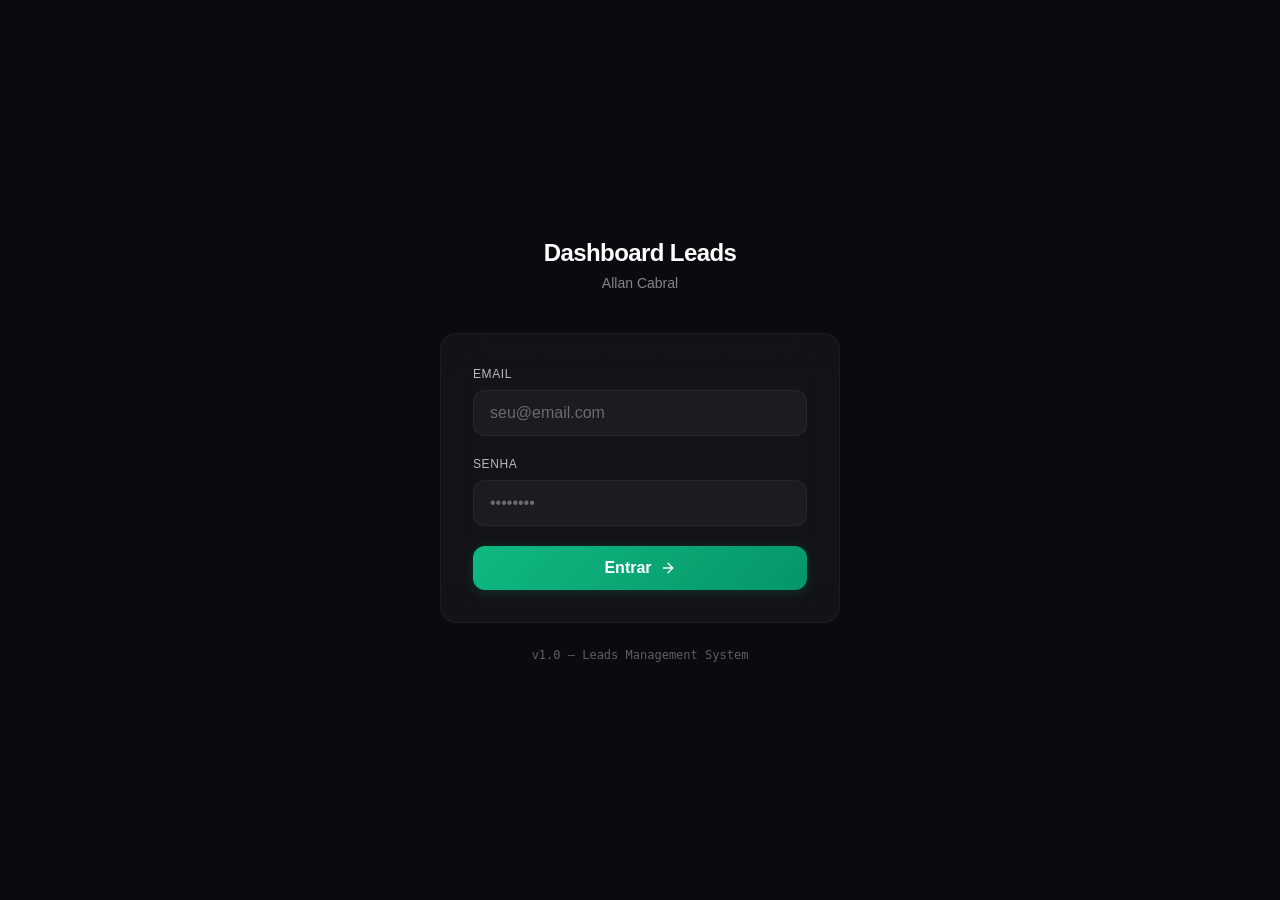
==== commit 75bc3f8b: "Add files via upload" ====
--- a/index.html
+++ b/index.html
@@ -13,12 +13,12 @@
     <link rel="preconnect" href="https://fonts.gstatic.com" crossorigin />
     <link href="https://fonts.googleapis.com/css2?family=Inter:wght@300;400;500;600;700;800&family=JetBrains+Mono:wght@400;500;600;700&family=Outfit:wght@300;400;500;600;700;800&display=swap" rel="stylesheet" /> 
-    <script type="module" crossorigin src="./assets/index-Bwgi4KY8.js"></script>
-    <link rel="modulepreload" crossorigin href="./assets/vendor-react-DcuOUf31.js">
-    <link rel="modulepreload" crossorigin href="./assets/vendor-supabase-Dq-Jb853.js">
-    <link rel="modulepreload" crossorigin href="./assets/vendor-utils-6eCy-83W.js">
-    <link rel="modulepreload" crossorigin href="./assets/vendor-charts-CzLjZKFw.js">
-    <link rel="stylesheet" crossorigin href="./assets/index-p2DFMDjG.css">
+    <script type="module" crossorigin src="./assets/index-DPvRI9qe.js"></script>
+    <link rel="modulepreload" crossorigin href="./assets/vendor-react-D8-hbP9_.js">
+    <link rel="modulepreload" crossorigin href="./assets/vendor-supabase-DiuhUtcJ.js">
+    <link rel="modulepreload" crossorigin href="./assets/vendor-utils-t7iXXqSM.js">
+    <link rel="modulepreload" crossorigin href="./assets/vendor-charts-DeVj1lbX.js">
+    <link rel="stylesheet" crossorigin href="./assets/index-CGOJhQhE.css">
   </head>
   <body class="bg-surface text-txt antialiased">
     <div id="root"></div>
--- a/assets/index-CGOJhQhE.css
+++ b/assets/index-CGOJhQhE.css
@@ -0,0 +1 @@
+*,:before,:after{--tw-border-spacing-x: 0;--tw-border-spacing-y: 0;--tw-translate-x: 0;--tw-translate-y: 0;--tw-rotate: 0;--tw-skew-x: 0;--tw-skew-y: 0;--tw-scale-x: 1;--tw-scale-y: 1;--tw-pan-x: ;--tw-pan-y: ;--tw-pinch-zoom: ;--tw-scroll-snap-strictness: proximity;--tw-gradient-from-position: ;--tw-gradient-via-position: ;--tw-gradient-to-position: ;--tw-ordinal: ;--tw-slashed-zero: ;--tw-numeric-figure: ;--tw-numeric-spacing: ;--tw-numeric-fraction: ;--tw-ring-inset: ;--tw-ring-offset-width: 0px;--tw-ring-offset-color: #fff;--tw-ring-color: rgb(59 130 246 / .5);--tw-ring-offset-shadow: 0 0 #0000;--tw-ring-shadow: 0 0 #0000;--tw-shadow: 0 0 #0000;--tw-shadow-colored: 0 0 #0000;--tw-blur: ;--tw-brightness: ;--tw-contrast: ;--tw-grayscale: ;--tw-hue-rotate: ;--tw-invert: ;--tw-saturate: ;--tw-sepia: ;--tw-drop-shadow: ;--tw-backdrop-blur: ;--tw-backdrop-brightness: ;--tw-backdrop-contrast: ;--tw-backdrop-grayscale: ;--tw-backdrop-hue-rotate: ;--tw-backdrop-invert: ;--tw-backdrop-opacity: ;--tw-backdrop-saturate: ;--tw-backdrop-sepia: ;--tw-contain-size: ;--tw-contain-layout: ;--tw-contain-paint: ;--tw-contain-style: }::backdrop{--tw-border-spacing-x: 0;--tw-border-spacing-y: 0;--tw-translate-x: 0;--tw-translate-y: 0;--tw-rotate: 0;--tw-skew-x: 0;--tw-skew-y: 0;--tw-scale-x: 1;--tw-scale-y: 1;--tw-pan-x: ;--tw-pan-y: ;--tw-pinch-zoom: ;--tw-scroll-snap-strictness: proximity;--tw-gradient-from-position: ;--tw-gradient-via-position: ;--tw-gradient-to-position: ;--tw-ordinal: ;--tw-slashed-zero: ;--tw-numeric-figure: ;--tw-numeric-spacing: ;--tw-numeric-fraction: ;--tw-ring-inset: ;--tw-ring-offset-width: 0px;--tw-ring-offset-color: #fff;--tw-ring-color: rgb(59 130 246 / .5);--tw-ring-offset-shadow: 0 0 #0000;--tw-ring-shadow: 0 0 #0000;--tw-shadow: 0 0 #0000;--tw-shadow-colored: 0 0 #0000;--tw-blur: ;--tw-brightness: ;--tw-contrast: ;--tw-grayscale: ;--tw-hue-rotate: ;--tw-invert: ;--tw-saturate: ;--tw-sepia: ;--tw-drop-shadow: ;--tw-backdrop-blur: ;--tw-backdrop-brightness: ;--tw-backdrop-contrast: ;--tw-backdrop-grayscale: ;--tw-backdrop-hue-rotate: ;--tw-backdrop-invert: ;--tw-backdrop-opacity: ;--tw-backdrop-saturate: ;--tw-backdrop-sepia: ;--tw-contain-size: ;--tw-contain-layout: ;--tw-contain-paint: ;--tw-contain-style: }*,:before,:after{box-sizing:border-box;border-width:0;border-style:solid;border-color:#e5e7eb}:before,:after{--tw-content: ""}html,:host{line-height:1.5;-webkit-text-size-adjust:100%;-moz-tab-size:4;-o-tab-size:4;tab-size:4;font-family:ui-sans-serif,system-ui,sans-serif,"Apple Color Emoji","Segoe UI Emoji",Segoe UI Symbol,"Noto Color Emoji";font-feature-settings:normal;font-variation-settings:normal;-webkit-tap-highlight-color:transparent}body{margin:0;line-height:inherit}hr{height:0;color:inherit;border-top-width:1px}abbr:where([title]){-webkit-text-decoration:underline dotted;text-decoration:underline dotted}h1,h2,h3,h4,h5,h6{font-size:inherit;font-weight:inherit}a{color:inherit;text-decoration:inherit}b,strong{font-weight:bolder}code,kbd,samp,pre{font-family:JetBrains Mono,monospace;font-feature-settings:normal;font-variation-settings:normal;font-size:1em}small{font-size:80%}sub,sup{font-size:75%;line-height:0;position:relative;vertical-align:baseline}sub{bottom:-.25em}sup{top:-.5em}table{text-indent:0;border-color:inherit;border-collapse:collapse}button,input,optgroup,select,textarea{font-family:inherit;font-feature-settings:inherit;font-variation-settings:inherit;font-size:100%;font-weight:inherit;line-height:inherit;letter-spacing:inherit;color:inherit;margin:0;padding:0}button,select{text-transform:none}button,input:where([type=button]),input:where([type=reset]),input:where([type=submit]){-webkit-appearance:button;background-color:transparent;background-image:none}:-moz-focusring{outline:auto}:-moz-ui-invalid{box-shadow:none}progress{vertical-align:baseline}::-webkit-inner-spin-button,::-webkit-outer-spin-button{height:auto}[type=search]{-webkit-appearance:textfield;outline-offset:-2px}::-webkit-search-decoration{-webkit-appearance:none}::-webkit-file-upload-button{-webkit-appearance:button;font:inherit}summary{display:list-item}blockquote,dl,dd,h1,h2,h3,h4,h5,h6,hr,figure,p,pre{margin:0}fieldset{margin:0;padding:0}legend{padding:0}ol,ul,menu{list-style:none;margin:0;padding:0}dialog{padding:0}textarea{resize:vertical}input::-moz-placeholder,textarea::-moz-placeholder{opacity:1;color:#9ca3af}input::placeholder,textarea::placeholder{opacity:1;color:#9ca3af}button,[role=button]{cursor:pointer}:disabled{cursor:default}img,svg,video,canvas,audio,iframe,embed,object{display:block;vertical-align:middle}img,video{max-width:100%;height:auto}[hidden]:where(:not([hidden=until-found])){display:none}:root{--color-primary: #10b981;--color-primary-hover: #059669;--color-primary-rgb: 16, 185, 129;--color-primary-bg: rgba(16, 185, 129, .12);--color-primary-light: #34d399;transition:--color-primary .3s ease,--color-primary-hover .3s ease,--color-primary-bg .3s ease,--color-primary-light .3s ease}*:focus-visible{outline:none}*{scrollbar-width:thin;scrollbar-color:rgba(255,255,255,.08) transparent}*::-webkit-scrollbar{width:5px;height:5px}*::-webkit-scrollbar-track{background:transparent}*::-webkit-scrollbar-thumb{background:#ffffff14;border-radius:10px}*::-webkit-scrollbar-thumb:hover{background:#ffffff24}::-moz-selection{background:#3b82f640;color:#fff}::selection{background:#3b82f640;color:#fff}html,body,#root{overflow-x:hidden;max-width:100vw}body{font-family:Inter,Outfit,sans-serif;background:linear-gradient(135deg,#0a0a0f,#0d1117 40%,#0f0a1a);color:#fff;-webkit-font-smoothing:antialiased;-moz-osx-font-smoothing:grayscale;font-variant-numeric:tabular-nums}input,select,textarea{font-family:Inter,Outfit,sans-serif;caret-color:#ffffffb3;-webkit-appearance:none}input:focus,textarea:focus{-webkit-backdrop-filter:none!important;backdrop-filter:none!important}.glass-card{position:relative;overflow:hidden;border-radius:1rem;background:#ffffff0a;backdrop-filter:blur(20px);-webkit-backdrop-filter:blur(20px);border:1px solid rgba(255,255,255,.05);border-radius:16px;transition:all .3s ease}.glass-card:hover{background:#ffffff0d;border-color:#ffffff0d}.card-dark{position:relative;overflow:hidden;border-radius:1rem;background:#ffffff0a;backdrop-filter:blur(20px);-webkit-backdrop-filter:blur(20px);border:1px solid rgba(255,255,255,.05);border-radius:16px;transition:all .3s ease}.card-dark:hover{background:#ffffff0d;border-color:#ffffff0d}.card-dark-elevated{position:relative;overflow:hidden;border-radius:1rem;background:#ffffff0d;backdrop-filter:blur(24px);-webkit-backdrop-filter:blur(24px);border:1px solid rgba(255,255,255,.06);border-radius:16px;box-shadow:0 8px 32px #0000004d,0 24px 64px #00000026;transition:all .3s ease}.inner-item{background:#ffffff05;border:1px solid rgba(255,255,255,.04);border-radius:10px;padding:10px 12px;transition:all .2s ease}.inner-item:hover{background:#ffffff0a;border-color:#ffffff0a}.border-glow{border:1px solid rgba(59,130,246,.15);box-shadow:inset 0 0 20px #3b82f608}.input-dark{width:100%;border-radius:.75rem;padding:.625rem 1rem;--tw-text-opacity: 1;color:rgb(255 255 255 / var(--tw-text-opacity, 1));outline:2px solid transparent;outline-offset:2px;transition-property:all;transition-timing-function:cubic-bezier(.4,0,.2,1);transition-duration:.3s;background:#ffffff0a;border:1px solid rgba(255,255,255,.05);color-scheme:dark;caret-color:#fff9}.input-dark::-moz-placeholder{color:#ffffff59}.input-dark::placeholder{color:#ffffff59}.input-dark:focus{border-color:rgba(var(--color-primary-rgb),.4);box-shadow:0 0 0 3px rgba(var(--color-primary-rgb),.08),0 0 20px rgba(var(--color-primary-rgb),.05)}select{color-scheme:dark;background:#161b22f7;border:1px solid rgba(255,255,255,.1);border-radius:10px;color:#ffffffb3;padding:8px 32px 8px 12px;font-size:13px;font-weight:500;cursor:pointer;transition:all .15s ease;-webkit-appearance:none;-moz-appearance:none;appearance:none;background-image:url("data:image/svg+xml,%3Csvg xmlns='http://www.w3.org/2000/svg' width='12' height='12' viewBox='0 0 24 24' fill='none' stroke='%2360a5fa' stroke-width='2' stroke-linecap='round' stroke-linejoin='round'%3E%3Cpolyline points='6 9 12 15 18 9'%3E%3C/polyline%3E%3C/svg%3E");background-repeat:no-repeat;background-position:right 10px center}select:hover{border-color:#ffffff26;color:#fff}select:focus{outline:none;border-color:rgba(var(--color-primary-rgb),.4);box-shadow:0 0 0 3px rgba(var(--color-primary-rgb),.08);color:#fff}select option{background:#161b22;color:#fff;padding:8px 12px}select option:checked{background:rgba(var(--color-primary-rgb),.2);color:var(--color-primary-light)}select.input-dark{background:#161b22f7;border:1px solid rgba(255,255,255,.1)}.btn-primary{position:relative;overflow:hidden;border-radius:.75rem;padding:.625rem 1.5rem;font-weight:600;transition-property:all;transition-timing-function:cubic-bezier(.4,0,.2,1);transition-duration:.3s;background:linear-gradient(135deg,var(--color-primary) 0%,var(--color-primary-hover) 100%);color:#fff;box-shadow:0 2px 12px rgba(var(--color-primary-rgb),.2)}.btn-primary:hover{box-shadow:0 4px 20px rgba(var(--color-primary-rgb),.3),0 0 40px rgba(var(--color-primary-rgb),.1);transform:translateY(-1px)}.btn-primary:active{transform:translateY(0) scale(.98)}.noise-overlay{position:fixed;top:0;right:0;bottom:0;left:0;pointer-events:none;z-index:9999;opacity:.15;background-image:url("data:image/svg+xml,%3Csvg viewBox='0 0 512 512' xmlns='http://www.w3.org/2000/svg'%3E%3Cfilter id='n'%3E%3CfeTurbulence type='fractalNoise' baseFrequency='0.65' numOctaves='4' stitchTiles='stitch'/%3E%3C/filter%3E%3Crect width='100%25' height='100%25' filter='url(%23n)' opacity='0.03'/%3E%3C/svg%3E");mix-blend-mode:soft-light}.status-dot{position:relative}.status-dot:after{content:"";position:absolute;top:-2px;right:-2px;bottom:-2px;left:-2px;border-radius:50%;background:inherit;animation:breathe 2.5s ease-in-out infinite;opacity:.4}.sparkline-container{position:relative;overflow:hidden;mask-image:linear-gradient(to right,transparent 0%,black 10%,black 90%,transparent 100%);-webkit-mask-image:linear-gradient(to right,transparent 0%,black 10%,black 90%,transparent 100%)}.stagger-1{animation-delay:.05s}.stagger-2{animation-delay:.1s}.stagger-3{animation-delay:.15s}.stagger-4{animation-delay:.2s}.stagger-5{animation-delay:.25s}input[type=range]::-webkit-slider-thumb{-webkit-appearance:none;-moz-appearance:none;appearance:none;width:16px;height:16px;border-radius:50%;background:#3b82f6;cursor:pointer;border:2px solid #0a0a0f;box-shadow:0 0 8px #3b82f64d;-webkit-transition:box-shadow .2s;transition:box-shadow .2s}input[type=range]::-webkit-slider-thumb:hover{box-shadow:0 0 16px #3b82f680}input[type=range]::-moz-range-thumb{width:16px;height:16px;border-radius:50%;background:#3b82f6;cursor:pointer;border:2px solid #0a0a0f;box-shadow:0 0 8px #3b82f64d}.sidebar-glass{background:#0c0c14;border-right:1px solid rgba(255,255,255,.04)}.sr-only{position:absolute;width:1px;height:1px;padding:0;margin:-1px;overflow:hidden;clip:rect(0,0,0,0);white-space:nowrap;border-width:0}.pointer-events-none{pointer-events:none}.visible{visibility:visible}.collapse{visibility:collapse}.fixed{position:fixed}.absolute{position:absolute}.relative{position:relative}.sticky{position:sticky}.-inset-1{top:-.25rem;right:-.25rem;bottom:-.25rem;left:-.25rem}.inset-0{top:0;right:0;bottom:0;left:0}.inset-x-0{left:0;right:0}.-left-2{left:-.5rem}.-right-1{right:-.25rem}.-right-10{right:-2.5rem}.-right-3{right:-.75rem}.-top-1{top:-.25rem}.-top-10{top:-2.5rem}.-top-px{top:-1px}.bottom-0{bottom:0}.bottom-3{bottom:.75rem}.bottom-6{bottom:1.5rem}.bottom-full{bottom:100%}.left-0{left:0}.left-0\.5{left:.125rem}.left-1\/2{left:50%}.left-1\/4{left:25%}.left-2\.5{left:.625rem}.left-3{left:.75rem}.left-3\.5{left:.875rem}.left-4{left:1rem}.left-\[3px\]{left:3px}.left-full{left:100%}.right-0{right:0}.right-1{right:.25rem}.right-1\/4{right:25%}.right-2\.5{right:.625rem}.right-3{right:.75rem}.right-5{right:1.25rem}.right-6{right:1.5rem}.top-0{top:0}.top-0\.5{top:.125rem}.top-1{top:.25rem}.top-1\/2{top:50%}.top-1\/3{top:33.333333%}.top-5{top:1.25rem}.top-6{top:1.5rem}.top-\[2px\]{top:2px}.top-\[3px\]{top:3px}.top-full{top:100%}.z-10{z-index:10}.z-20{z-index:20}.z-30{z-index:30}.z-50{z-index:50}.z-\[100\]{z-index:100}.z-\[101\]{z-index:101}.z-\[9999\]{z-index:9999}.mx-3{margin-left:.75rem;margin-right:.75rem}.mx-4{margin-left:1rem;margin-right:1rem}.mx-auto{margin-left:auto;margin-right:auto}.my-1{margin-top:.25rem;margin-bottom:.25rem}.my-5{margin-top:1.25rem;margin-bottom:1.25rem}.-mt-px{margin-top:-1px}.mb-0\.5{margin-bottom:.125rem}.mb-1{margin-bottom:.25rem}.mb-1\.5{margin-bottom:.375rem}.mb-10{margin-bottom:2.5rem}.mb-2{margin-bottom:.5rem}.mb-2\.5{margin-bottom:.625rem}.mb-3{margin-bottom:.75rem}.mb-4{margin-bottom:1rem}.mb-5{margin-bottom:1.25rem}.mb-6{margin-bottom:1.5rem}.mb-8{margin-bottom:2rem}.ml-0\.5{margin-left:.125rem}.ml-1{margin-left:.25rem}.ml-1\.5{margin-left:.375rem}.ml-2{margin-left:.5rem}.ml-6{margin-left:1.5rem}.ml-\[26px\]{margin-left:26px}.ml-auto{margin-left:auto}.mr-1{margin-right:.25rem}.mr-2{margin-right:.5rem}.mr-3{margin-right:.75rem}.mt-0{margin-top:0}.mt-0\.5{margin-top:.125rem}.mt-1{margin-top:.25rem}.mt-1\.5{margin-top:.375rem}.mt-2{margin-top:.5rem}.mt-2\.5{margin-top:.625rem}.mt-3{margin-top:.75rem}.mt-4{margin-top:1rem}.mt-5{margin-top:1.25rem}.mt-6{margin-top:1.5rem}.mt-\[2px\]{margin-top:2px}.mt-auto{margin-top:auto}.block{display:block}.inline-block{display:inline-block}.inline{display:inline}.flex{display:flex}.inline-flex{display:inline-flex}.table{display:table}.grid{display:grid}.hidden{display:none}.h-1\.5{height:.375rem}.h-10{height:2.5rem}.h-11{height:2.75rem}.h-12{height:3rem}.h-14{height:3.5rem}.h-16{height:4rem}.h-2{height:.5rem}.h-2\.5{height:.625rem}.h-20{height:5rem}.h-24{height:6rem}.h-28{height:7rem}.h-3{height:.75rem}.h-3\.5{height:.875rem}.h-32{height:8rem}.h-36{height:9rem}.h-4{height:1rem}.h-40{height:10rem}.h-44{height:11rem}.h-48{height:12rem}.h-5{height:1.25rem}.h-6{height:1.5rem}.h-64{height:16rem}.h-7{height:1.75rem}.h-72{height:18rem}.h-8{height:2rem}.h-9{height:2.25rem}.h-96{height:24rem}.h-\[100px\]{height:100px}.h-\[10px\]{height:10px}.h-\[11px\]{height:11px}.h-\[140px\]{height:140px}.h-\[160px\]{height:160px}.h-\[18px\]{height:18px}.h-\[1px\]{height:1px}.h-\[200px\]{height:200px}.h-\[22px\]{height:22px}.h-\[24px\]{height:24px}.h-\[280px\]{height:280px}.h-\[2px\]{height:2px}.h-\[300px\]{height:300px}.h-\[32px\]{height:32px}.h-\[3px\]{height:3px}.h-\[42px\]{height:42px}.h-\[56px\]{height:56px}.h-\[600px\]{height:600px}.h-\[6px\]{height:6px}.h-\[72px\]{height:72px}.h-\[73px\]{height:73px}.h-\[calc\(100vh-2rem\)\]{height:calc(100vh - 2rem)}.h-fit{height:-moz-fit-content;height:fit-content}.h-full{height:100%}.h-px{height:1px}.h-screen{height:100vh}.max-h-0{max-height:0px}.max-h-\[200px\]{max-height:200px}.max-h-\[220px\]{max-height:220px}.max-h-\[240px\]{max-height:240px}.max-h-\[260px\]{max-height:260px}.max-h-\[300px\]{max-height:300px}.max-h-\[340px\]{max-height:340px}.max-h-\[5000px\]{max-height:5000px}.max-h-\[70vh\]{max-height:70vh}.max-h-\[80vh\]{max-height:80vh}.max-h-\[85vh\]{max-height:85vh}.max-h-\[90vh\]{max-height:90vh}.max-h-full{max-height:100%}.min-h-0{min-height:0px}.min-h-\[120px\]{min-height:120px}.min-h-\[18px\]{min-height:18px}.min-h-\[38px\]{min-height:38px}.min-h-\[80px\]{min-height:80px}.min-h-screen{min-height:100vh}.w-1\.5{width:.375rem}.w-10{width:2.5rem}.w-11{width:2.75rem}.w-12{width:3rem}.w-14{width:3.5rem}.w-16{width:4rem}.w-2{width:.5rem}.w-2\.5{width:.625rem}.w-20{width:5rem}.w-24{width:6rem}.w-28{width:7rem}.w-3{width:.75rem}.w-3\.5{width:.875rem}.w-32{width:8rem}.w-36{width:9rem}.w-4{width:1rem}.w-40{width:10rem}.w-44{width:11rem}.w-48{width:12rem}.w-5{width:1.25rem}.w-56{width:14rem}.w-6{width:1.5rem}.w-64{width:16rem}.w-7{width:1.75rem}.w-72{width:18rem}.w-8{width:2rem}.w-80{width:20rem}.w-9{width:2.25rem}.w-\[10px\]{width:10px}.w-\[11px\]{width:11px}.w-\[140px\]{width:140px}.w-\[18px\]{width:18px}.w-\[200px\]{width:200px}.w-\[22px\]{width:22px}.w-\[260px\]{width:260px}.w-\[280px\]{width:280px}.w-\[300px\]{width:300px}.w-\[3px\]{width:3px}.w-\[400px\]{width:400px}.w-\[42px\]{width:42px}.w-\[44px\]{width:44px}.w-\[500px\]{width:500px}.w-\[52px\]{width:52px}.w-\[600px\]{width:600px}.w-\[72px\]{width:72px}.w-\[calc\(100\%-2rem\)\]{width:calc(100% - 2rem)}.w-fit{width:-moz-fit-content;width:fit-content}.w-full{width:100%}.w-px{width:1px}.min-w-0{min-width:0px}.min-w-5{min-width:1.25rem}.min-w-\[1200px\]{min-width:1200px}.min-w-\[180px\]{min-width:180px}.min-w-\[18px\]{min-width:18px}.min-w-\[200px\]{min-width:200px}.min-w-\[220px\]{min-width:220px}.min-w-\[240px\]{min-width:240px}.min-w-\[28px\]{min-width:28px}.min-w-\[32px\]{min-width:32px}.min-w-\[640px\]{min-width:640px}.min-w-\[900px\]{min-width:900px}.max-w-2xl{max-width:42rem}.max-w-3xl{max-width:48rem}.max-w-4xl{max-width:56rem}.max-w-\[120px\]{max-width:120px}.max-w-\[140px\]{max-width:140px}.max-w-\[160px\]{max-width:160px}.max-w-\[180px\]{max-width:180px}.max-w-\[200px\]{max-width:200px}.max-w-\[220px\]{max-width:220px}.max-w-\[260px\]{max-width:260px}.max-w-\[280px\]{max-width:280px}.max-w-\[400px\]{max-width:400px}.max-w-\[480px\]{max-width:480px}.max-w-\[65\%\]{max-width:65%}.max-w-\[800px\]{max-width:800px}.max-w-\[85\%\]{max-width:85%}.max-w-\[90vw\]{max-width:90vw}.max-w-lg{max-width:32rem}.max-w-md{max-width:28rem}.max-w-sm{max-width:24rem}.max-w-xs{max-width:20rem}.flex-1{flex:1 1 0%}.flex-\[1\.3\]{flex:1.3}.flex-shrink-0,.shrink-0{flex-shrink:0}.-translate-x-1\/2{--tw-translate-x: -50%;transform:translate(var(--tw-translate-x),var(--tw-translate-y)) rotate(var(--tw-rotate)) skew(var(--tw-skew-x)) skewY(var(--tw-skew-y)) scaleX(var(--tw-scale-x)) scaleY(var(--tw-scale-y))}.-translate-y-1\/2{--tw-translate-y: -50%;transform:translate(var(--tw-translate-x),var(--tw-translate-y)) rotate(var(--tw-rotate)) skew(var(--tw-skew-x)) skewY(var(--tw-skew-y)) scaleX(var(--tw-scale-x)) scaleY(var(--tw-scale-y))}.translate-x-1{--tw-translate-x: .25rem;transform:translate(var(--tw-translate-x),var(--tw-translate-y)) rotate(var(--tw-rotate)) skew(var(--tw-skew-x)) skewY(var(--tw-skew-y)) scaleX(var(--tw-scale-x)) scaleY(var(--tw-scale-y))}.translate-x-5{--tw-translate-x: 1.25rem;transform:translate(var(--tw-translate-x),var(--tw-translate-y)) rotate(var(--tw-rotate)) skew(var(--tw-skew-x)) skewY(var(--tw-skew-y)) scaleX(var(--tw-scale-x)) scaleY(var(--tw-scale-y))}.translate-x-\[18px\]{--tw-translate-x: 18px;transform:translate(var(--tw-translate-x),var(--tw-translate-y)) rotate(var(--tw-rotate)) skew(var(--tw-skew-x)) skewY(var(--tw-skew-y)) scaleX(var(--tw-scale-x)) scaleY(var(--tw-scale-y))}.translate-x-\[22px\]{--tw-translate-x: 22px;transform:translate(var(--tw-translate-x),var(--tw-translate-y)) rotate(var(--tw-rotate)) skew(var(--tw-skew-x)) skewY(var(--tw-skew-y)) scaleX(var(--tw-scale-x)) scaleY(var(--tw-scale-y))}.rotate-180{--tw-rotate: 180deg;transform:translate(var(--tw-translate-x),var(--tw-translate-y)) rotate(var(--tw-rotate)) skew(var(--tw-skew-x)) skewY(var(--tw-skew-y)) scaleX(var(--tw-scale-x)) scaleY(var(--tw-scale-y))}.transform{transform:translate(var(--tw-translate-x),var(--tw-translate-y)) rotate(var(--tw-rotate)) skew(var(--tw-skew-x)) skewY(var(--tw-skew-y)) scaleX(var(--tw-scale-x)) scaleY(var(--tw-scale-y))}.animate-\[fadeIn_150ms_ease-out\]{animation:fadeIn .15s ease-out}.animate-\[fadeScale_0\.5s_ease-out_0\.1s_both\]{animation:fadeScale .5s ease-out .1s both}.animate-\[fadeScale_0\.5s_ease-out_0\.2s_both\]{animation:fadeScale .5s ease-out .2s both}@keyframes fadeScale{0%{opacity:0;transform:scale(.9) translateY(12px)}to{opacity:1;transform:scale(1) translateY(0)}}.animate-\[fadeScale_0\.5s_ease-out_both\]{animation:fadeScale .5s ease-out both}@keyframes shimmer{0%{background-position:-200% 0}to{background-position:200% 0}}.animate-\[shimmer_1\.5s_infinite\]{animation:shimmer 1.5s infinite}.animate-\[slideDown_150ms_ease-out\]{animation:slideDown .15s ease-out}.animate-\[slideUp_150ms_ease-out\]{animation:slideUp .15s ease-out}.animate-\[slideUp_200ms_ease-out\]{animation:slideUp .2s ease-out}.animate-\[slideUp_300ms_ease-out_both\]{animation:slideUp .3s ease-out both}@keyframes breathe{0%,to{opacity:.4;transform:scale(1)}50%{opacity:1;transform:scale(1.15)}}.animate-breathe{animation:breathe 2.5s ease-in-out infinite}@keyframes countUp{0%{opacity:0;transform:translateY(8px)}to{opacity:1;transform:translateY(0)}}.animate-count-up{animation:countUp .8s cubic-bezier(.22,1,.36,1) forwards}@keyframes fadeIn{0%{opacity:0}to{opacity:1}}.animate-fade-in{animation:fadeIn .6s cubic-bezier(.22,1,.36,1) forwards}@keyframes glowPulse{0%,to{box-shadow:0 0 20px rgba(var(--color-primary-rgb),.05)}50%{box-shadow:0 0 40px rgba(var(--color-primary-rgb),.12)}}.animate-glow-pulse{animation:glowPulse 3s ease-in-out infinite}@keyframes pulse{50%{opacity:.5}}.animate-pulse{animation:pulse 2s cubic-bezier(.4,0,.6,1) infinite}@keyframes slideInRight{0%{opacity:0;transform:translate(-12px)}to{opacity:1;transform:translate(0)}}.animate-slide-in-right{animation:slideInRight .5s cubic-bezier(.22,1,.36,1) forwards}@keyframes slideUp{0%{opacity:0;transform:translateY(16px) scale(.98)}to{opacity:1;transform:translateY(0) scale(1)}}.animate-slide-up{animation:slideUp .7s cubic-bezier(.22,1,.36,1) forwards}@keyframes spin{to{transform:rotate(360deg)}}.animate-spin{animation:spin 1s linear infinite}.cursor-default{cursor:default}.cursor-not-allowed{cursor:not-allowed}.cursor-pointer{cursor:pointer}.touch-none{touch-action:none}.select-none{-webkit-user-select:none;-moz-user-select:none;user-select:none}.select-all{-webkit-user-select:all;-moz-user-select:all;user-select:all}.resize-none{resize:none}.resize-y{resize:vertical}.resize{resize:both}.appearance-none{-webkit-appearance:none;-moz-appearance:none;appearance:none}.grid-cols-1{grid-template-columns:repeat(1,minmax(0,1fr))}.grid-cols-2{grid-template-columns:repeat(2,minmax(0,1fr))}.grid-cols-3{grid-template-columns:repeat(3,minmax(0,1fr))}.grid-cols-4{grid-template-columns:repeat(4,minmax(0,1fr))}.grid-cols-7{grid-template-columns:repeat(7,minmax(0,1fr))}.flex-col{flex-direction:column}.flex-wrap{flex-wrap:wrap}.items-start{align-items:flex-start}.items-end{align-items:flex-end}.items-center{align-items:center}.items-baseline{align-items:baseline}.items-stretch{align-items:stretch}.justify-start{justify-content:flex-start}.justify-end{justify-content:flex-end}.justify-center{justify-content:center}.justify-between{justify-content:space-between}.gap-0{gap:0px}.gap-0\.5{gap:.125rem}.gap-1{gap:.25rem}.gap-1\.5{gap:.375rem}.gap-2{gap:.5rem}.gap-2\.5{gap:.625rem}.gap-3{gap:.75rem}.gap-3\.5{gap:.875rem}.gap-4{gap:1rem}.gap-5{gap:1.25rem}.gap-6{gap:1.5rem}.gap-\[2px\]{gap:2px}.space-y-0\.5>:not([hidden])~:not([hidden]){--tw-space-y-reverse: 0;margin-top:calc(.125rem * calc(1 - var(--tw-space-y-reverse)));margin-bottom:calc(.125rem * var(--tw-space-y-reverse))}.space-y-1>:not([hidden])~:not([hidden]){--tw-space-y-reverse: 0;margin-top:calc(.25rem * calc(1 - var(--tw-space-y-reverse)));margin-bottom:calc(.25rem * var(--tw-space-y-reverse))}.space-y-1\.5>:not([hidden])~:not([hidden]){--tw-space-y-reverse: 0;margin-top:calc(.375rem * calc(1 - var(--tw-space-y-reverse)));margin-bottom:calc(.375rem * var(--tw-space-y-reverse))}.space-y-10>:not([hidden])~:not([hidden]){--tw-space-y-reverse: 0;margin-top:calc(2.5rem * calc(1 - var(--tw-space-y-reverse)));margin-bottom:calc(2.5rem * var(--tw-space-y-reverse))}.space-y-2>:not([hidden])~:not([hidden]){--tw-space-y-reverse: 0;margin-top:calc(.5rem * calc(1 - var(--tw-space-y-reverse)));margin-bottom:calc(.5rem * var(--tw-space-y-reverse))}.space-y-2\.5>:not([hidden])~:not([hidden]){--tw-space-y-reverse: 0;margin-top:calc(.625rem * calc(1 - var(--tw-space-y-reverse)));margin-bottom:calc(.625rem * var(--tw-space-y-reverse))}.space-y-3>:not([hidden])~:not([hidden]){--tw-space-y-reverse: 0;margin-top:calc(.75rem * calc(1 - var(--tw-space-y-reverse)));margin-bottom:calc(.75rem * var(--tw-space-y-reverse))}.space-y-4>:not([hidden])~:not([hidden]){--tw-space-y-reverse: 0;margin-top:calc(1rem * calc(1 - var(--tw-space-y-reverse)));margin-bottom:calc(1rem * var(--tw-space-y-reverse))}.space-y-5>:not([hidden])~:not([hidden]){--tw-space-y-reverse: 0;margin-top:calc(1.25rem * calc(1 - var(--tw-space-y-reverse)));margin-bottom:calc(1.25rem * var(--tw-space-y-reverse))}.space-y-6>:not([hidden])~:not([hidden]){--tw-space-y-reverse: 0;margin-top:calc(1.5rem * calc(1 - var(--tw-space-y-reverse)));margin-bottom:calc(1.5rem * var(--tw-space-y-reverse))}.space-y-8>:not([hidden])~:not([hidden]){--tw-space-y-reverse: 0;margin-top:calc(2rem * calc(1 - var(--tw-space-y-reverse)));margin-bottom:calc(2rem * var(--tw-space-y-reverse))}.divide-y>:not([hidden])~:not([hidden]){--tw-divide-y-reverse: 0;border-top-width:calc(1px * calc(1 - var(--tw-divide-y-reverse)));border-bottom-width:calc(1px * var(--tw-divide-y-reverse))}.divide-surface-300\/10>:not([hidden])~:not([hidden]){border-color:#3f3f461a}.divide-white\/\[0\.03\]>:not([hidden])~:not([hidden]){border-color:#ffffff08}.self-start{align-self:flex-start}.self-center{align-self:center}.self-stretch{align-self:stretch}.overflow-hidden{overflow:hidden}.\!overflow-visible{overflow:visible!important}.overflow-x-auto{overflow-x:auto}.overflow-y-auto{overflow-y:auto}.overflow-x-hidden{overflow-x:hidden}.overflow-y-visible{overflow-y:visible}.truncate{overflow:hidden;text-overflow:ellipsis;white-space:nowrap}.text-ellipsis{text-overflow:ellipsis}.whitespace-nowrap{white-space:nowrap}.whitespace-pre-line{white-space:pre-line}.whitespace-pre-wrap{white-space:pre-wrap}.break-words{overflow-wrap:break-word}.\!rounded-md{border-radius:.375rem!important}.rounded{border-radius:.25rem}.rounded-2xl{border-radius:1rem}.rounded-\[10px\]{border-radius:10px}.rounded-\[14px\]{border-radius:14px}.rounded-\[6px\]{border-radius:6px}.rounded-full{border-radius:9999px}.rounded-lg{border-radius:.5rem}.rounded-md{border-radius:.375rem}.rounded-xl{border-radius:.75rem}.rounded-l-full{border-top-left-radius:9999px;border-bottom-left-radius:9999px}.rounded-l-none{border-top-left-radius:0;border-bottom-left-radius:0}.rounded-r-full{border-top-right-radius:9999px;border-bottom-right-radius:9999px}.rounded-r-lg{border-top-right-radius:.5rem;border-bottom-right-radius:.5rem}.rounded-t-2xl{border-top-left-radius:1rem;border-top-right-radius:1rem}.rounded-tr-sm{border-top-right-radius:.125rem}.border{border-width:1px}.border-2{border-width:2px}.border-b{border-bottom-width:1px}.border-b-0{border-bottom-width:0px}.border-t{border-top-width:1px}.border-dashed{border-style:dashed}.border-none{border-style:none}.\!border-rose-500\/50{border-color:#f43f5e80!important}.border-\[\#1e1e22\]{--tw-border-opacity: 1;border-color:rgb(30 30 34 / var(--tw-border-opacity, 1))}.border-\[\#2a2a2a\]{--tw-border-opacity: 1;border-color:rgb(42 42 42 / var(--tw-border-opacity, 1))}.border-\[\#2a2a2e\]{--tw-border-opacity: 1;border-color:rgb(42 42 46 / var(--tw-border-opacity, 1))}.border-\[\#C0C0C0\]\/15{border-color:#c0c0c026}.border-\[\#CD7F32\]\/15{border-color:#cd7f3226}.border-\[\#FFD700\]\/20{border-color:#ffd70033}.border-\[\#FFD700\]\/\[0\.12\]{border-color:#ffd7001f}.border-amber-500\/10{border-color:#f59e0b1a}.border-amber-500\/15{border-color:#f59e0b26}.border-amber-500\/20{border-color:#f59e0b33}.border-amber-500\/30{border-color:#f59e0b4d}.border-amber-500\/40{border-color:#f59e0b66}.border-emerald-500\/20{border-color:#10b98133}.border-orange-500\/20{border-color:#f9731633}.border-primary{border-color:var(--color-primary)}.border-primary-bg{border-color:var(--color-primary-bg)}.border-red-500\/20{border-color:#ef444433}.border-rose-500\/10{border-color:#f43f5e1a}.border-rose-500\/20{border-color:#f43f5e33}.border-rose-500\/40{border-color:#f43f5e66}.border-sky-500\/15{border-color:#0ea5e926}.border-sky-500\/20{border-color:#0ea5e933}.border-sky-500\/25{border-color:#0ea5e940}.border-sky-500\/30{border-color:#0ea5e94d}.border-sky-500\/40{border-color:#0ea5e966}.border-surface-200{--tw-border-opacity: 1;border-color:rgb(35 35 40 / var(--tw-border-opacity, 1))}.border-surface-300\/10{border-color:#3f3f461a}.border-surface-300\/15{border-color:#3f3f4626}.border-surface-300\/20{border-color:#3f3f4633}.border-surface-300\/30{border-color:#3f3f464d}.border-surface-300\/40{border-color:#3f3f4666}.border-surface-300\/5{border-color:#3f3f460d}.border-surface-300\/60{border-color:#3f3f4699}.border-transparent{border-color:transparent}.border-violet-500\/20{border-color:#8b5cf633}.border-violet-500\/40{border-color:#8b5cf666}.border-white\/10{border-color:#ffffff1a}.border-white\/\[0\.03\]{border-color:#ffffff08}.border-white\/\[0\.04\]{border-color:#ffffff0a}.border-white\/\[0\.06\]{border-color:#ffffff0f}.border-white\/\[0\.08\]{border-color:#ffffff14}.border-yellow-500\/15{border-color:#eab30826}.border-yellow-500\/20{border-color:#eab30833}.border-zinc-500\/20{border-color:#71717a33}.border-zinc-600\/30{border-color:#52525b4d}.border-zinc-700{--tw-border-opacity: 1;border-color:rgb(63 63 70 / var(--tw-border-opacity, 1))}.border-zinc-700\/40{border-color:#3f3f4666}.border-zinc-700\/60{border-color:#3f3f4699}.border-t-accent,.border-t-primary{border-top-color:var(--color-primary)}.\!bg-surface-200\/30{background-color:#2323284d!important}.bg-\[\#005c4b\]{--tw-bg-opacity: 1;background-color:rgb(0 92 75 / var(--tw-bg-opacity, 1))}.bg-\[\#0a0a0a\]{--tw-bg-opacity: 1;background-color:rgb(10 10 10 / var(--tw-bg-opacity, 1))}.bg-\[\#0e0e10\]{--tw-bg-opacity: 1;background-color:rgb(14 14 16 / var(--tw-bg-opacity, 1))}.bg-\[\#111111\]{--tw-bg-opacity: 1;background-color:rgb(17 17 17 / var(--tw-bg-opacity, 1))}.bg-\[\#111114\]{--tw-bg-opacity: 1;background-color:rgb(17 17 20 / var(--tw-bg-opacity, 1))}.bg-\[\#1a1a1e\]{--tw-bg-opacity: 1;background-color:rgb(26 26 30 / var(--tw-bg-opacity, 1))}.bg-\[\#2a2a2a\]{--tw-bg-opacity: 1;background-color:rgb(42 42 42 / var(--tw-bg-opacity, 1))}.bg-\[\#374151\]{--tw-bg-opacity: 1;background-color:rgb(55 65 81 / var(--tw-bg-opacity, 1))}.bg-\[\#C0C0C0\]\/\[0\.02\]{background-color:#c0c0c005}.bg-\[\#CD7F32\]\/\[0\.02\]{background-color:#cd7f3205}.bg-\[\#FFD700\]\/80{background-color:#ffd700cc}.bg-\[\#FFD700\]\/\[0\.03\]{background-color:#ffd70008}.bg-\[\#FFD700\]\/\[0\.08\]{background-color:#ffd70014}.bg-accent{background-color:var(--color-primary)}.bg-accent-dim{background-color:var(--color-primary-bg)}.bg-amber-400{--tw-bg-opacity: 1;background-color:rgb(251 191 36 / var(--tw-bg-opacity, 1))}.bg-amber-400\/10{background-color:#fbbf241a}.bg-amber-500{--tw-bg-opacity: 1;background-color:rgb(245 158 11 / var(--tw-bg-opacity, 1))}.bg-amber-500\/10{background-color:#f59e0b1a}.bg-amber-500\/15{background-color:#f59e0b26}.bg-amber-500\/20{background-color:#f59e0b33}.bg-amber-500\/60{background-color:#f59e0b99}.bg-amber-500\/\[0\.03\]{background-color:#f59e0b08}.bg-amber-500\/\[0\.04\]{background-color:#f59e0b0a}.bg-black\/30{background-color:#0000004d}.bg-black\/60{background-color:#0009}.bg-black\/70{background-color:#000000b3}.bg-blue-500\/10{background-color:#3b82f61a}.bg-blue-500\/\[0\.04\]{background-color:#3b82f60a}.bg-emerald-400{--tw-bg-opacity: 1;background-color:rgb(52 211 153 / var(--tw-bg-opacity, 1))}.bg-emerald-500{--tw-bg-opacity: 1;background-color:rgb(16 185 129 / var(--tw-bg-opacity, 1))}.bg-emerald-500\/10{background-color:#10b9811a}.bg-emerald-500\/15{background-color:#10b98126}.bg-emerald-500\/40{background-color:#10b98166}.bg-emerald-500\/\[0\.04\]{background-color:#10b9810a}.bg-green-400\/10{background-color:#4ade801a}.bg-green-500\/\[0\.04\]{background-color:#22c55e0a}.bg-orange-400{--tw-bg-opacity: 1;background-color:rgb(251 146 60 / var(--tw-bg-opacity, 1))}.bg-orange-500\/10{background-color:#f973161a}.bg-pink-500\/10{background-color:#ec48991a}.bg-primary{background-color:var(--color-primary)}.bg-primary-bg{background-color:var(--color-primary-bg)}.bg-primary-hover{background-color:var(--color-primary-hover)}.bg-primary-light{background-color:var(--color-primary-light)}.bg-purple-500\/10{background-color:#a855f71a}.bg-red-400{--tw-bg-opacity: 1;background-color:rgb(248 113 113 / var(--tw-bg-opacity, 1))}.bg-red-500\/10{background-color:#ef44441a}.bg-red-500\/15{background-color:#ef444426}.bg-red-500\/40{background-color:#ef444466}.bg-red-500\/5{background-color:#ef44440d}.bg-red-500\/80{background-color:#ef4444cc}.bg-red-600{--tw-bg-opacity: 1;background-color:rgb(220 38 38 / var(--tw-bg-opacity, 1))}.bg-rose-400{--tw-bg-opacity: 1;background-color:rgb(251 113 133 / var(--tw-bg-opacity, 1))}.bg-rose-500{--tw-bg-opacity: 1;background-color:rgb(244 63 94 / var(--tw-bg-opacity, 1))}.bg-rose-500\/10{background-color:#f43f5e1a}.bg-rose-500\/15{background-color:#f43f5e26}.bg-rose-500\/80{background-color:#f43f5ecc}.bg-sky-400{--tw-bg-opacity: 1;background-color:rgb(56 189 248 / var(--tw-bg-opacity, 1))}.bg-sky-500{--tw-bg-opacity: 1;background-color:rgb(14 165 233 / var(--tw-bg-opacity, 1))}.bg-sky-500\/10{background-color:#0ea5e91a}.bg-sky-500\/15{background-color:#0ea5e926}.bg-sky-500\/20{background-color:#0ea5e933}.bg-sky-500\/5{background-color:#0ea5e90d}.bg-sky-500\/\[0\.06\]{background-color:#0ea5e90f}.bg-sky-600{--tw-bg-opacity: 1;background-color:rgb(2 132 199 / var(--tw-bg-opacity, 1))}.bg-surface{--tw-bg-opacity: 1;background-color:rgb(10 10 15 / var(--tw-bg-opacity, 1))}.bg-surface-100{--tw-bg-opacity: 1;background-color:rgb(26 26 30 / var(--tw-bg-opacity, 1))}.bg-surface-200\/20{background-color:#23232833}.bg-surface-200\/30{background-color:#2323284d}.bg-surface-200\/40{background-color:#23232866}.bg-surface-200\/50{background-color:#23232880}.bg-surface-200\/60{background-color:#23232899}.bg-surface-300\/10{background-color:#3f3f461a}.bg-surface-300\/15{background-color:#3f3f4626}.bg-surface-300\/20{background-color:#3f3f4633}.bg-surface-300\/30{background-color:#3f3f464d}.bg-surface-300\/40{background-color:#3f3f4666}.bg-surface-300\/50{background-color:#3f3f4680}.bg-surface-300\/60{background-color:#3f3f4699}.bg-surface-50{--tw-bg-opacity: 1;background-color:rgb(13 17 23 / var(--tw-bg-opacity, 1))}.bg-surface-50\/30{background-color:#0d11174d}.bg-surface-50\/40{background-color:#0d111766}.bg-surface-50\/50{background-color:#0d111780}.bg-surface-50\/60{background-color:#0d111799}.bg-surface-50\/70{background-color:#0d1117b3}.bg-surface-50\/80{background-color:#0d1117cc}.bg-surface\/50{background-color:#0a0a0f80}.bg-transparent{background-color:transparent}.bg-violet-400{--tw-bg-opacity: 1;background-color:rgb(167 139 250 / var(--tw-bg-opacity, 1))}.bg-violet-500\/10{background-color:#8b5cf61a}.bg-white{--tw-bg-opacity: 1;background-color:rgb(255 255 255 / var(--tw-bg-opacity, 1))}.bg-white\/\[0\.02\]{background-color:#ffffff05}.bg-white\/\[0\.03\]{background-color:#ffffff08}.bg-white\/\[0\.04\]{background-color:#ffffff0a}.bg-white\/\[0\.06\]{background-color:#ffffff0f}.bg-yellow-500\/10{background-color:#eab3081a}.bg-yellow-500\/5{background-color:#eab3080d}.bg-zinc-400{--tw-bg-opacity: 1;background-color:rgb(161 161 170 / var(--tw-bg-opacity, 1))}.bg-zinc-500{--tw-bg-opacity: 1;background-color:rgb(113 113 122 / var(--tw-bg-opacity, 1))}.bg-zinc-500\/10{background-color:#71717a1a}.bg-zinc-500\/15{background-color:#71717a26}.bg-zinc-500\/\[0\.04\]{background-color:#71717a0a}.bg-zinc-700\/40{background-color:#3f3f4666}.bg-zinc-700\/50{background-color:#3f3f4680}.bg-zinc-800{--tw-bg-opacity: 1;background-color:rgb(39 39 42 / var(--tw-bg-opacity, 1))}.bg-zinc-800\/80{background-color:#27272acc}.bg-gradient-to-b{background-image:linear-gradient(to bottom,var(--tw-gradient-stops))}.bg-gradient-to-br{background-image:linear-gradient(to bottom right,var(--tw-gradient-stops))}.bg-gradient-to-r{background-image:linear-gradient(to right,var(--tw-gradient-stops))}.bg-gradient-to-t{background-image:linear-gradient(to top,var(--tw-gradient-stops))}.bg-grid-pattern{background-image:linear-gradient(rgba(255,255,255,.015) 1px,transparent 1px),linear-gradient(90deg,rgba(255,255,255,.015) 1px,transparent 1px)}.from-\[\#A0522D\]\/20{--tw-gradient-from: rgb(160 82 45 / .2) var(--tw-gradient-from-position);--tw-gradient-to: rgb(160 82 45 / 0) var(--tw-gradient-to-position);--tw-gradient-stops: var(--tw-gradient-from), var(--tw-gradient-to)}.from-\[\#A1A1AA\]\/20{--tw-gradient-from: rgb(161 161 170 / .2) var(--tw-gradient-from-position);--tw-gradient-to: rgb(161 161 170 / 0) var(--tw-gradient-to-position);--tw-gradient-stops: var(--tw-gradient-from), var(--tw-gradient-to)}.from-\[\#CD7F32\]{--tw-gradient-from: #CD7F32 var(--tw-gradient-from-position);--tw-gradient-to: rgb(205 127 50 / 0) var(--tw-gradient-to-position);--tw-gradient-stops: var(--tw-gradient-from), var(--tw-gradient-to)}.from-\[\#D4D4D8\]{--tw-gradient-from: #D4D4D8 var(--tw-gradient-from-position);--tw-gradient-to: rgb(212 212 216 / 0) var(--tw-gradient-to-position);--tw-gradient-stops: var(--tw-gradient-from), var(--tw-gradient-to)}.from-\[\#DAA520\]\/20{--tw-gradient-from: rgb(218 165 32 / .2) var(--tw-gradient-from-position);--tw-gradient-to: rgb(218 165 32 / 0) var(--tw-gradient-to-position);--tw-gradient-stops: var(--tw-gradient-from), var(--tw-gradient-to)}.from-\[\#FFD700\]{--tw-gradient-from: #FFD700 var(--tw-gradient-from-position);--tw-gradient-to: rgb(255 215 0 / 0) var(--tw-gradient-to-position);--tw-gradient-stops: var(--tw-gradient-from), var(--tw-gradient-to)}.from-accent{--tw-gradient-from: var(--color-primary) var(--tw-gradient-from-position);--tw-gradient-to: rgb(255 255 255 / 0) var(--tw-gradient-to-position);--tw-gradient-stops: var(--tw-gradient-from), var(--tw-gradient-to)}.from-amber-400{--tw-gradient-from: #fbbf24 var(--tw-gradient-from-position);--tw-gradient-to: rgb(251 191 36 / 0) var(--tw-gradient-to-position);--tw-gradient-stops: var(--tw-gradient-from), var(--tw-gradient-to)}.from-amber-400\/60{--tw-gradient-from: rgb(251 191 36 / .6) var(--tw-gradient-from-position);--tw-gradient-to: rgb(251 191 36 / 0) var(--tw-gradient-to-position);--tw-gradient-stops: var(--tw-gradient-from), var(--tw-gradient-to)}.from-amber-500\/15{--tw-gradient-from: rgb(245 158 11 / .15) var(--tw-gradient-from-position);--tw-gradient-to: rgb(245 158 11 / 0) var(--tw-gradient-to-position);--tw-gradient-stops: var(--tw-gradient-from), var(--tw-gradient-to)}.from-amber-500\/5{--tw-gradient-from: rgb(245 158 11 / .05) var(--tw-gradient-from-position);--tw-gradient-to: rgb(245 158 11 / 0) var(--tw-gradient-to-position);--tw-gradient-stops: var(--tw-gradient-from), var(--tw-gradient-to)}.from-blue-500\/60{--tw-gradient-from: rgb(59 130 246 / .6) var(--tw-gradient-from-position);--tw-gradient-to: rgb(59 130 246 / 0) var(--tw-gradient-to-position);--tw-gradient-stops: var(--tw-gradient-from), var(--tw-gradient-to)}.from-green-400\/60{--tw-gradient-from: rgb(74 222 128 / .6) var(--tw-gradient-from-position);--tw-gradient-to: rgb(74 222 128 / 0) var(--tw-gradient-to-position);--tw-gradient-stops: var(--tw-gradient-from), var(--tw-gradient-to)}.from-orange-400{--tw-gradient-from: #fb923c var(--tw-gradient-from-position);--tw-gradient-to: rgb(251 146 60 / 0) var(--tw-gradient-to-position);--tw-gradient-stops: var(--tw-gradient-from), var(--tw-gradient-to)}.from-orange-500\/5{--tw-gradient-from: rgb(249 115 22 / .05) var(--tw-gradient-from-position);--tw-gradient-to: rgb(249 115 22 / 0) var(--tw-gradient-to-position);--tw-gradient-stops: var(--tw-gradient-from), var(--tw-gradient-to)}.from-primary{--tw-gradient-from: var(--color-primary) var(--tw-gradient-from-position);--tw-gradient-to: rgb(255 255 255 / 0) var(--tw-gradient-to-position);--tw-gradient-stops: var(--tw-gradient-from), var(--tw-gradient-to)}.from-primary-bg{--tw-gradient-from: var(--color-primary-bg) var(--tw-gradient-from-position);--tw-gradient-to: rgb(255 255 255 / 0) var(--tw-gradient-to-position);--tw-gradient-stops: var(--tw-gradient-from), var(--tw-gradient-to)}.from-primary-light{--tw-gradient-from: var(--color-primary-light) var(--tw-gradient-from-position);--tw-gradient-to: rgb(255 255 255 / 0) var(--tw-gradient-to-position);--tw-gradient-stops: var(--tw-gradient-from), var(--tw-gradient-to)}.from-rose-400{--tw-gradient-from: #fb7185 var(--tw-gradient-from-position);--tw-gradient-to: rgb(251 113 133 / 0) var(--tw-gradient-to-position);--tw-gradient-stops: var(--tw-gradient-from), var(--tw-gradient-to)}.from-rose-500\/5{--tw-gradient-from: rgb(244 63 94 / .05) var(--tw-gradient-from-position);--tw-gradient-to: rgb(244 63 94 / 0) var(--tw-gradient-to-position);--tw-gradient-stops: var(--tw-gradient-from), var(--tw-gradient-to)}.from-sky-400{--tw-gradient-from: #38bdf8 var(--tw-gradient-from-position);--tw-gradient-to: rgb(56 189 248 / 0) var(--tw-gradient-to-position);--tw-gradient-stops: var(--tw-gradient-from), var(--tw-gradient-to)}.from-sky-500\/5{--tw-gradient-from: rgb(14 165 233 / .05) var(--tw-gradient-from-position);--tw-gradient-to: rgb(14 165 233 / 0) var(--tw-gradient-to-position);--tw-gradient-stops: var(--tw-gradient-from), var(--tw-gradient-to)}.from-surface-200\/20{--tw-gradient-from: rgb(35 35 40 / .2) var(--tw-gradient-from-position);--tw-gradient-to: rgb(35 35 40 / 0) var(--tw-gradient-to-position);--tw-gradient-stops: var(--tw-gradient-from), var(--tw-gradient-to)}.from-surface-200\/5{--tw-gradient-from: rgb(35 35 40 / .05) var(--tw-gradient-from-position);--tw-gradient-to: rgb(35 35 40 / 0) var(--tw-gradient-to-position);--tw-gradient-stops: var(--tw-gradient-from), var(--tw-gradient-to)}.from-transparent{--tw-gradient-from: transparent var(--tw-gradient-from-position);--tw-gradient-to: rgb(0 0 0 / 0) var(--tw-gradient-to-position);--tw-gradient-stops: var(--tw-gradient-from), var(--tw-gradient-to)}.from-violet-400{--tw-gradient-from: #a78bfa var(--tw-gradient-from-position);--tw-gradient-to: rgb(167 139 250 / 0) var(--tw-gradient-to-position);--tw-gradient-stops: var(--tw-gradient-from), var(--tw-gradient-to)}.from-violet-500\/5{--tw-gradient-from: rgb(139 92 246 / .05) var(--tw-gradient-from-position);--tw-gradient-to: rgb(139 92 246 / 0) var(--tw-gradient-to-position);--tw-gradient-stops: var(--tw-gradient-from), var(--tw-gradient-to)}.from-zinc-400{--tw-gradient-from: #a1a1aa var(--tw-gradient-from-position);--tw-gradient-to: rgb(161 161 170 / 0) var(--tw-gradient-to-position);--tw-gradient-stops: var(--tw-gradient-from), var(--tw-gradient-to)}.from-zinc-500{--tw-gradient-from: #71717a var(--tw-gradient-from-position);--tw-gradient-to: rgb(113 113 122 / 0) var(--tw-gradient-to-position);--tw-gradient-stops: var(--tw-gradient-from), var(--tw-gradient-to)}.from-zinc-500\/5{--tw-gradient-from: rgb(113 113 122 / .05) var(--tw-gradient-from-position);--tw-gradient-to: rgb(113 113 122 / 0) var(--tw-gradient-to-position);--tw-gradient-stops: var(--tw-gradient-from), var(--tw-gradient-to)}.via-\[\#C0C0C0\]\/10{--tw-gradient-to: rgb(192 192 192 / 0) var(--tw-gradient-to-position);--tw-gradient-stops: var(--tw-gradient-from), rgb(192 192 192 / .1) var(--tw-gradient-via-position), var(--tw-gradient-to)}.via-\[\#C0C0C0\]\/50{--tw-gradient-to: rgb(192 192 192 / 0) var(--tw-gradient-to-position);--tw-gradient-stops: var(--tw-gradient-from), rgb(192 192 192 / .5) var(--tw-gradient-via-position), var(--tw-gradient-to)}.via-\[\#CD7F32\]\/10{--tw-gradient-to: rgb(205 127 50 / 0) var(--tw-gradient-to-position);--tw-gradient-stops: var(--tw-gradient-from), rgb(205 127 50 / .1) var(--tw-gradient-via-position), var(--tw-gradient-to)}.via-\[\#CD7F32\]\/50{--tw-gradient-to: rgb(205 127 50 / 0) var(--tw-gradient-to-position);--tw-gradient-stops: var(--tw-gradient-from), rgb(205 127 50 / .5) var(--tw-gradient-via-position), var(--tw-gradient-to)}.via-\[\#F5C842\]{--tw-gradient-to: rgb(245 200 66 / 0) var(--tw-gradient-to-position);--tw-gradient-stops: var(--tw-gradient-from), #F5C842 var(--tw-gradient-via-position), var(--tw-gradient-to)}.via-\[\#FFD700\]\/10{--tw-gradient-to: rgb(255 215 0 / 0) var(--tw-gradient-to-position);--tw-gradient-stops: var(--tw-gradient-from), rgb(255 215 0 / .1) var(--tw-gradient-via-position), var(--tw-gradient-to)}.via-\[\#FFD700\]\/60{--tw-gradient-to: rgb(255 215 0 / 0) var(--tw-gradient-to-position);--tw-gradient-stops: var(--tw-gradient-from), rgb(255 215 0 / .6) var(--tw-gradient-via-position), var(--tw-gradient-to)}.via-amber-500\/30{--tw-gradient-to: rgb(245 158 11 / 0) var(--tw-gradient-to-position);--tw-gradient-stops: var(--tw-gradient-from), rgb(245 158 11 / .3) var(--tw-gradient-via-position), var(--tw-gradient-to)}.via-blue-500\/30{--tw-gradient-to: rgb(59 130 246 / 0) var(--tw-gradient-to-position);--tw-gradient-stops: var(--tw-gradient-from), rgb(59 130 246 / .3) var(--tw-gradient-via-position), var(--tw-gradient-to)}.via-green-500\/30{--tw-gradient-to: rgb(34 197 94 / 0) var(--tw-gradient-to-position);--tw-gradient-stops: var(--tw-gradient-from), rgb(34 197 94 / .3) var(--tw-gradient-via-position), var(--tw-gradient-to)}.via-surface-300\/30{--tw-gradient-to: rgb(63 63 70 / 0) var(--tw-gradient-to-position);--tw-gradient-stops: var(--tw-gradient-from), rgb(63 63 70 / .3) var(--tw-gradient-via-position), var(--tw-gradient-to)}.via-white\/10{--tw-gradient-to: rgb(255 255 255 / 0) var(--tw-gradient-to-position);--tw-gradient-stops: var(--tw-gradient-from), rgb(255 255 255 / .1) var(--tw-gradient-via-position), var(--tw-gradient-to)}.to-\[\#A0522D\]{--tw-gradient-to: #A0522D var(--tw-gradient-to-position)}.to-\[\#A1A1AA\]{--tw-gradient-to: #A1A1AA var(--tw-gradient-to-position)}.to-\[\#C0C0C0\]\/5{--tw-gradient-to: rgb(192 192 192 / .05) var(--tw-gradient-to-position)}.to-\[\#CD7F32\]\/5{--tw-gradient-to: rgb(205 127 50 / .05) var(--tw-gradient-to-position)}.to-\[\#DAA520\]{--tw-gradient-to: #DAA520 var(--tw-gradient-to-position)}.to-\[\#FFD700\]\/5{--tw-gradient-to: rgb(255 215 0 / .05) var(--tw-gradient-to-position)}.to-accent-bright{--tw-gradient-to: var(--color-primary-light) var(--tw-gradient-to-position)}.to-amber-500{--tw-gradient-to: #f59e0b var(--tw-gradient-to-position)}.to-amber-500\/5{--tw-gradient-to: rgb(245 158 11 / .05) var(--tw-gradient-to-position)}.to-orange-500{--tw-gradient-to: #f97316 var(--tw-gradient-to-position)}.to-primary{--tw-gradient-to: var(--color-primary) var(--tw-gradient-to-position)}.to-primary-light{--tw-gradient-to: var(--color-primary-light) var(--tw-gradient-to-position)}.to-rose-500{--tw-gradient-to: #f43f5e var(--tw-gradient-to-position)}.to-sky-500{--tw-gradient-to: #0ea5e9 var(--tw-gradient-to-position)}.to-surface-200\/5{--tw-gradient-to: rgb(35 35 40 / .05) var(--tw-gradient-to-position)}.to-transparent{--tw-gradient-to: transparent var(--tw-gradient-to-position)}.to-violet-500{--tw-gradient-to: #8b5cf6 var(--tw-gradient-to-position)}.to-zinc-500{--tw-gradient-to: #71717a var(--tw-gradient-to-position)}.to-zinc-600{--tw-gradient-to: #52525b var(--tw-gradient-to-position)}.bg-\[size\:60px_60px\]{background-size:60px 60px}.fill-amber-400{fill:#fbbf24}.fill-white{fill:#fff}.object-contain{-o-object-fit:contain;object-fit:contain}.object-cover{-o-object-fit:cover;object-fit:cover}.p-0{padding:0}.p-0\.5{padding:.125rem}.p-1{padding:.25rem}.p-1\.5{padding:.375rem}.p-12{padding:3rem}.p-16{padding:4rem}.p-2{padding:.5rem}.p-2\.5{padding:.625rem}.p-3{padding:.75rem}.p-3\.5{padding:.875rem}.p-4{padding:1rem}.p-5{padding:1.25rem}.p-6{padding:1.5rem}.p-8{padding:2rem}.p-\[3px\]{padding:3px}.\!px-1{padding-left:.25rem!important;padding-right:.25rem!important}.\!px-1\.5{padding-left:.375rem!important;padding-right:.375rem!important}.\!px-2{padding-left:.5rem!important;padding-right:.5rem!important}.\!py-0\.5{padding-top:.125rem!important;padding-bottom:.125rem!important}.\!py-1{padding-top:.25rem!important;padding-bottom:.25rem!important}.px-1{padding-left:.25rem;padding-right:.25rem}.px-1\.5{padding-left:.375rem;padding-right:.375rem}.px-2{padding-left:.5rem;padding-right:.5rem}.px-2\.5{padding-left:.625rem;padding-right:.625rem}.px-3{padding-left:.75rem;padding-right:.75rem}.px-3\.5{padding-left:.875rem;padding-right:.875rem}.px-4{padding-left:1rem;padding-right:1rem}.px-5{padding-left:1.25rem;padding-right:1.25rem}.px-6{padding-left:1.5rem;padding-right:1.5rem}.py-0\.5{padding-top:.125rem;padding-bottom:.125rem}.py-1{padding-top:.25rem;padding-bottom:.25rem}.py-1\.5{padding-top:.375rem;padding-bottom:.375rem}.py-10{padding-top:2.5rem;padding-bottom:2.5rem}.py-12{padding-top:3rem;padding-bottom:3rem}.py-16{padding-top:4rem;padding-bottom:4rem}.py-2{padding-top:.5rem;padding-bottom:.5rem}.py-2\.5{padding-top:.625rem;padding-bottom:.625rem}.py-20{padding-top:5rem;padding-bottom:5rem}.py-3{padding-top:.75rem;padding-bottom:.75rem}.py-3\.5{padding-top:.875rem;padding-bottom:.875rem}.py-4{padding-top:1rem;padding-bottom:1rem}.py-5{padding-top:1.25rem;padding-bottom:1.25rem}.py-6{padding-top:1.5rem;padding-bottom:1.5rem}.py-8{padding-top:2rem;padding-bottom:2rem}.\!pr-5{padding-right:1.25rem!important}.pb-0{padding-bottom:0}.pb-1{padding-bottom:.25rem}.pb-2{padding-bottom:.5rem}.pb-3{padding-bottom:.75rem}.pb-4{padding-bottom:1rem}.pl-1{padding-left:.25rem}.pl-1\.5{padding-left:.375rem}.pl-10{padding-left:2.5rem}.pl-11{padding-left:2.75rem}.pl-9{padding-left:2.25rem}.pr-1{padding-right:.25rem}.pr-10{padding-right:2.5rem}.pr-16{padding-right:4rem}.pr-3{padding-right:.75rem}.pt-12{padding-top:3rem}.pt-14{padding-top:3.5rem}.pt-2{padding-top:.5rem}.pt-3{padding-top:.75rem}.pt-4{padding-top:1rem}.pt-5{padding-top:1.25rem}.pt-8{padding-top:2rem}.text-left{text-align:left}.text-center{text-align:center}.text-right{text-align:right}.font-body,.font-display{font-family:Inter,Outfit,sans-serif}.font-mono{font-family:JetBrains Mono,monospace}.\!text-\[10px\]{font-size:10px!important}.\!text-\[11px\]{font-size:11px!important}.\!text-\[9px\]{font-size:9px!important}.text-2xl{font-size:1.5rem;line-height:2rem}.text-\[10px\]{font-size:10px}.text-\[11px\]{font-size:11px}.text-\[12px\]{font-size:12px}.text-\[13px\]{font-size:13px}.text-\[14px\]{font-size:14px}.text-\[15px\]{font-size:15px}.text-\[16px\]{font-size:16px}.text-\[17px\]{font-size:17px}.text-\[18px\]{font-size:18px}.text-\[20px\]{font-size:20px}.text-\[22px\]{font-size:22px}.text-\[24px\]{font-size:24px}.text-\[28px\]{font-size:28px}.text-\[2rem\]{font-size:2rem}.text-\[8px\]{font-size:8px}.text-\[9px\]{font-size:9px}.text-lg{font-size:1.125rem;line-height:1.75rem}.text-sm{font-size:.875rem;line-height:1.25rem}.text-xl{font-size:1.25rem;line-height:1.75rem}.text-xs{font-size:.75rem;line-height:1rem}.font-black{font-weight:900}.font-bold{font-weight:700}.font-light{font-weight:300}.font-medium{font-weight:500}.font-normal{font-weight:400}.font-semibold{font-weight:600}.uppercase{text-transform:uppercase}.capitalize{text-transform:capitalize}.italic{font-style:italic}.tabular-nums{--tw-numeric-spacing: tabular-nums;font-variant-numeric:var(--tw-ordinal) var(--tw-slashed-zero) var(--tw-numeric-figure) var(--tw-numeric-spacing) var(--tw-numeric-fraction)}.leading-\[1\.7\]{line-height:1.7}.leading-\[15px\]{line-height:15px}.leading-\[20px\]{line-height:20px}.leading-none{line-height:1}.leading-relaxed{line-height:1.625}.leading-tight{line-height:1.25}.tracking-\[0\.12em\]{letter-spacing:.12em}.tracking-\[0\.15em\]{letter-spacing:.15em}.tracking-\[0\.5px\]{letter-spacing:.5px}.tracking-\[0\.8px\]{letter-spacing:.8px}.tracking-\[1\.5px\]{letter-spacing:1.5px}.tracking-\[1px\]{letter-spacing:1px}.tracking-tight{letter-spacing:-.025em}.tracking-wide{letter-spacing:.025em}.tracking-wider{letter-spacing:.05em}.tracking-widest{letter-spacing:.1em}.\!text-txt-muted{color:#ffffff80!important}.text-\[\#0A0A0B\]{--tw-text-opacity: 1;color:rgb(10 10 11 / var(--tw-text-opacity, 1))}.text-\[\#2a2a2e\]{--tw-text-opacity: 1;color:rgb(42 42 46 / var(--tw-text-opacity, 1))}.text-\[\#4b4b55\]{--tw-text-opacity: 1;color:rgb(75 75 85 / var(--tw-text-opacity, 1))}.text-\[\#6b7280\]{--tw-text-opacity: 1;color:rgb(107 114 128 / var(--tw-text-opacity, 1))}.text-\[\#9ca3af\]{--tw-text-opacity: 1;color:rgb(156 163 175 / var(--tw-text-opacity, 1))}.text-\[\#A8A8B3\]{--tw-text-opacity: 1;color:rgb(168 168 179 / var(--tw-text-opacity, 1))}.text-\[\#CD7F32\]{--tw-text-opacity: 1;color:rgb(205 127 50 / var(--tw-text-opacity, 1))}.text-\[\#D4D4D8\]{--tw-text-opacity: 1;color:rgb(212 212 216 / var(--tw-text-opacity, 1))}.text-\[\#FFD700\]{--tw-text-opacity: 1;color:rgb(255 215 0 / var(--tw-text-opacity, 1))}.text-\[\#FFD700\]\/80{color:#ffd700cc}.text-\[\#d1d5db\]{--tw-text-opacity: 1;color:rgb(209 213 219 / var(--tw-text-opacity, 1))}.text-accent{color:var(--color-primary)}.text-accent-bright{color:var(--color-primary-light)}.text-amber-300{--tw-text-opacity: 1;color:rgb(252 211 77 / var(--tw-text-opacity, 1))}.text-amber-400{--tw-text-opacity: 1;color:rgb(251 191 36 / var(--tw-text-opacity, 1))}.text-amber-400\/40{color:#fbbf2466}.text-amber-400\/50{color:#fbbf2480}.text-amber-400\/60{color:#fbbf2499}.text-amber-400\/70{color:#fbbf24b3}.text-amber-400\/80{color:#fbbf24cc}.text-blue-500\/40{color:#3b82f666}.text-emerald-400{--tw-text-opacity: 1;color:rgb(52 211 153 / var(--tw-text-opacity, 1))}.text-emerald-400\/90{color:#34d399e6}.text-orange-400{--tw-text-opacity: 1;color:rgb(251 146 60 / var(--tw-text-opacity, 1))}.text-orange-400\/60{color:#fb923c99}.text-pink-400{--tw-text-opacity: 1;color:rgb(244 114 182 / var(--tw-text-opacity, 1))}.text-primary{color:var(--color-primary)}.text-primary-light{color:var(--color-primary-light)}.text-purple-400{--tw-text-opacity: 1;color:rgb(192 132 252 / var(--tw-text-opacity, 1))}.text-red-400{--tw-text-opacity: 1;color:rgb(248 113 113 / var(--tw-text-opacity, 1))}.text-red-400\/60{color:#f8717199}.text-red-400\/80{color:#f87171cc}.text-red-500{--tw-text-opacity: 1;color:rgb(239 68 68 / var(--tw-text-opacity, 1))}.text-rose-400{--tw-text-opacity: 1;color:rgb(251 113 133 / var(--tw-text-opacity, 1))}.text-rose-400\/60{color:#fb718599}.text-rose-400\/80{color:#fb7185cc}.text-sky-300{--tw-text-opacity: 1;color:rgb(125 211 252 / var(--tw-text-opacity, 1))}.text-sky-400{--tw-text-opacity: 1;color:rgb(56 189 248 / var(--tw-text-opacity, 1))}.text-sky-400\/60{color:#38bdf899}.text-sky-400\/70{color:#38bdf8b3}.text-surface{--tw-text-opacity: 1;color:rgb(10 10 15 / var(--tw-text-opacity, 1))}.text-surface-300\/50{color:#3f3f4680}.text-txt{--tw-text-opacity: 1;color:rgb(255 255 255 / var(--tw-text-opacity, 1))}.text-txt-dim{color:#ffffff59}.text-txt-dim\/50,.text-txt-muted{color:#ffffff80}.text-txt-muted\/30{color:#ffffff4d}.text-txt-secondary{color:#ffffffb3}.text-violet-400{--tw-text-opacity: 1;color:rgb(167 139 250 / var(--tw-text-opacity, 1))}.text-violet-400\/60{color:#a78bfa99}.text-white{--tw-text-opacity: 1;color:rgb(255 255 255 / var(--tw-text-opacity, 1))}.text-white\/20{color:#fff3}.text-white\/25{color:#ffffff40}.text-white\/30{color:#ffffff4d}.text-white\/35{color:#ffffff59}.text-white\/40{color:#fff6}.text-white\/50{color:#ffffff80}.text-white\/60{color:#fff9}.text-white\/70{color:#ffffffb3}.text-white\/80{color:#fffc}.text-white\/\[0\.2\]{color:#fff3}.text-white\/\[0\.45\]{color:#ffffff73}.text-white\/\[0\.4\]{color:#fff6}.text-yellow-400{--tw-text-opacity: 1;color:rgb(250 204 21 / var(--tw-text-opacity, 1))}.text-yellow-400\/90{color:#facc15e6}.text-yellow-500{--tw-text-opacity: 1;color:rgb(234 179 8 / var(--tw-text-opacity, 1))}.text-zinc-400{--tw-text-opacity: 1;color:rgb(161 161 170 / var(--tw-text-opacity, 1))}.text-zinc-400\/60{color:#a1a1aa99}.text-zinc-500{--tw-text-opacity: 1;color:rgb(113 113 122 / var(--tw-text-opacity, 1))}.text-zinc-500\/60{color:#71717a99}.underline{text-decoration-line:underline}.placeholder-\[\#4b4b55\]::-moz-placeholder{--tw-placeholder-opacity: 1;color:rgb(75 75 85 / var(--tw-placeholder-opacity, 1))}.placeholder-\[\#4b4b55\]::placeholder{--tw-placeholder-opacity: 1;color:rgb(75 75 85 / var(--tw-placeholder-opacity, 1))}.placeholder-\[\#4b5563\]::-moz-placeholder{--tw-placeholder-opacity: 1;color:rgb(75 85 99 / var(--tw-placeholder-opacity, 1))}.placeholder-\[\#4b5563\]::placeholder{--tw-placeholder-opacity: 1;color:rgb(75 85 99 / var(--tw-placeholder-opacity, 1))}.placeholder-txt-dim::-moz-placeholder{color:#ffffff59}.placeholder-txt-dim::placeholder{color:#ffffff59}.placeholder-white\/20::-moz-placeholder{color:#fff3}.placeholder-white\/20::placeholder{color:#fff3}.placeholder-white\/\[0\.25\]::-moz-placeholder{color:#ffffff40}.placeholder-white\/\[0\.25\]::placeholder{color:#ffffff40}.accent-primary{accent-color:var(--color-primary)}.accent-sky-500{accent-color:#0ea5e9}.opacity-0{opacity:0}.opacity-100{opacity:1}.opacity-30{opacity:.3}.opacity-40{opacity:.4}.opacity-50{opacity:.5}.opacity-60{opacity:.6}.opacity-70{opacity:.7}.opacity-90{opacity:.9}.shadow-2xl{--tw-shadow: 0 25px 50px -12px rgb(0 0 0 / .25);--tw-shadow-colored: 0 25px 50px -12px var(--tw-shadow-color);box-shadow:var(--tw-ring-offset-shadow, 0 0 #0000),var(--tw-ring-shadow, 0 0 #0000),var(--tw-shadow)}.shadow-\[0_0_20px_rgba\(56\,189\,248\,0\.08\)\]{--tw-shadow: 0 0 20px rgba(56,189,248,.08);--tw-shadow-colored: 0 0 20px var(--tw-shadow-color);box-shadow:var(--tw-ring-offset-shadow, 0 0 #0000),var(--tw-ring-shadow, 0 0 #0000),var(--tw-shadow)}.shadow-\[0_0_20px_var\(--color-primary-bg\)\]{--tw-shadow: 0 0 20px var(--color-primary-bg);--tw-shadow-colored: 0 0 20px var(--tw-shadow-color);box-shadow:var(--tw-ring-offset-shadow, 0 0 #0000),var(--tw-ring-shadow, 0 0 #0000),var(--tw-shadow)}.shadow-\[0_2px_10px_rgba\(0\,74\,255\,0\.2\)\]{--tw-shadow: 0 2px 10px rgba(0,74,255,.2);--tw-shadow-colored: 0 2px 10px var(--tw-shadow-color);box-shadow:var(--tw-ring-offset-shadow, 0 0 #0000),var(--tw-ring-shadow, 0 0 #0000),var(--tw-shadow)}.shadow-\[0_2px_10px_rgba\(56\,189\,248\,0\.3\)\]{--tw-shadow: 0 2px 10px rgba(56,189,248,.3);--tw-shadow-colored: 0 2px 10px var(--tw-shadow-color);box-shadow:var(--tw-ring-offset-shadow, 0 0 #0000),var(--tw-ring-shadow, 0 0 #0000),var(--tw-shadow)}.shadow-\[0_2px_10px_var\(--color-primary-bg\)\]{--tw-shadow: 0 2px 10px var(--color-primary-bg);--tw-shadow-colored: 0 2px 10px var(--tw-shadow-color);box-shadow:var(--tw-ring-offset-shadow, 0 0 #0000),var(--tw-ring-shadow, 0 0 #0000),var(--tw-shadow)}.shadow-\[0_2px_12px_rgba\(0\,74\,255\,0\.2\)\]{--tw-shadow: 0 2px 12px rgba(0,74,255,.2);--tw-shadow-colored: 0 2px 12px var(--tw-shadow-color);box-shadow:var(--tw-ring-offset-shadow, 0 0 #0000),var(--tw-ring-shadow, 0 0 #0000),var(--tw-shadow)}.shadow-\[0_2px_12px_rgba\(239\,68\,68\,0\.2\)\]{--tw-shadow: 0 2px 12px rgba(239,68,68,.2);--tw-shadow-colored: 0 2px 12px var(--tw-shadow-color);box-shadow:var(--tw-ring-offset-shadow, 0 0 #0000),var(--tw-ring-shadow, 0 0 #0000),var(--tw-shadow)}.shadow-\[0_2px_12px_rgba\(56\,189\,248\,0\.2\)\]{--tw-shadow: 0 2px 12px rgba(56,189,248,.2);--tw-shadow-colored: 0 2px 12px var(--tw-shadow-color);box-shadow:var(--tw-ring-offset-shadow, 0 0 #0000),var(--tw-ring-shadow, 0 0 #0000),var(--tw-shadow)}.shadow-\[0_2px_12px_var\(--color-primary-bg\)\]{--tw-shadow: 0 2px 12px var(--color-primary-bg);--tw-shadow-colored: 0 2px 12px var(--tw-shadow-color);box-shadow:var(--tw-ring-offset-shadow, 0 0 #0000),var(--tw-ring-shadow, 0 0 #0000),var(--tw-shadow)}.shadow-\[inset_0_0_20px_var\(--color-primary-bg\)\]{--tw-shadow: inset 0 0 20px var(--color-primary-bg);--tw-shadow-colored: inset 0 0 20px var(--tw-shadow-color);box-shadow:var(--tw-ring-offset-shadow, 0 0 #0000),var(--tw-ring-shadow, 0 0 #0000),var(--tw-shadow)}.shadow-lg{--tw-shadow: 0 10px 15px -3px rgb(0 0 0 / .1), 0 4px 6px -4px rgb(0 0 0 / .1);--tw-shadow-colored: 0 10px 15px -3px var(--tw-shadow-color), 0 4px 6px -4px var(--tw-shadow-color);box-shadow:var(--tw-ring-offset-shadow, 0 0 #0000),var(--tw-ring-shadow, 0 0 #0000),var(--tw-shadow)}.shadow-sm{--tw-shadow: 0 1px 2px 0 rgb(0 0 0 / .05);--tw-shadow-colored: 0 1px 2px 0 var(--tw-shadow-color);box-shadow:var(--tw-ring-offset-shadow, 0 0 #0000),var(--tw-ring-shadow, 0 0 #0000),var(--tw-shadow)}.shadow-xl{--tw-shadow: 0 20px 25px -5px rgb(0 0 0 / .1), 0 8px 10px -6px rgb(0 0 0 / .1);--tw-shadow-colored: 0 20px 25px -5px var(--tw-shadow-color), 0 8px 10px -6px var(--tw-shadow-color);box-shadow:var(--tw-ring-offset-shadow, 0 0 #0000),var(--tw-ring-shadow, 0 0 #0000),var(--tw-shadow)}.shadow-\[\#C0C0C0\]\/10{--tw-shadow-color: rgb(192 192 192 / .1);--tw-shadow: var(--tw-shadow-colored)}.shadow-\[\#CD7F32\]\/10{--tw-shadow-color: rgb(205 127 50 / .1);--tw-shadow: var(--tw-shadow-colored)}.shadow-\[\#FFD700\]\/20{--tw-shadow-color: rgb(255 215 0 / .2);--tw-shadow: var(--tw-shadow-colored)}.shadow-primary-bg{--tw-shadow-color: var(--color-primary-bg);--tw-shadow: var(--tw-shadow-colored)}.outline-none{outline:2px solid transparent;outline-offset:2px}.outline{outline-style:solid}.ring{--tw-ring-offset-shadow: var(--tw-ring-inset) 0 0 0 var(--tw-ring-offset-width) var(--tw-ring-offset-color);--tw-ring-shadow: var(--tw-ring-inset) 0 0 0 calc(3px + var(--tw-ring-offset-width)) var(--tw-ring-color);box-shadow:var(--tw-ring-offset-shadow),var(--tw-ring-shadow),var(--tw-shadow, 0 0 #0000)}.ring-1{--tw-ring-offset-shadow: var(--tw-ring-inset) 0 0 0 var(--tw-ring-offset-width) var(--tw-ring-offset-color);--tw-ring-shadow: var(--tw-ring-inset) 0 0 0 calc(1px + var(--tw-ring-offset-width)) var(--tw-ring-color);box-shadow:var(--tw-ring-offset-shadow),var(--tw-ring-shadow),var(--tw-shadow, 0 0 #0000)}.ring-amber-500\/15{--tw-ring-color: rgb(245 158 11 / .15)}.ring-amber-500\/20{--tw-ring-color: rgb(245 158 11 / .2)}.ring-amber-500\/25{--tw-ring-color: rgb(245 158 11 / .25)}.ring-emerald-500\/25{--tw-ring-color: rgb(16 185 129 / .25)}.ring-orange-500\/15{--tw-ring-color: rgb(249 115 22 / .15)}.ring-orange-500\/20{--tw-ring-color: rgb(249 115 22 / .2)}.ring-primary-bg{--tw-ring-color: var(--color-primary-bg)}.ring-red-500\/25{--tw-ring-color: rgb(239 68 68 / .25)}.ring-rose-500\/15{--tw-ring-color: rgb(244 63 94 / .15)}.ring-rose-500\/20{--tw-ring-color: rgb(244 63 94 / .2)}.ring-sky-500\/15{--tw-ring-color: rgb(14 165 233 / .15)}.ring-sky-500\/20{--tw-ring-color: rgb(14 165 233 / .2)}.ring-violet-500\/15{--tw-ring-color: rgb(139 92 246 / .15)}.ring-violet-500\/20{--tw-ring-color: rgb(139 92 246 / .2)}.ring-zinc-500\/15{--tw-ring-color: rgb(113 113 122 / .15)}.ring-zinc-500\/20{--tw-ring-color: rgb(113 113 122 / .2)}.blur{--tw-blur: blur(8px);filter:var(--tw-blur) var(--tw-brightness) var(--tw-contrast) var(--tw-grayscale) var(--tw-hue-rotate) var(--tw-invert) var(--tw-saturate) var(--tw-sepia) var(--tw-drop-shadow)}.blur-2xl{--tw-blur: blur(40px);filter:var(--tw-blur) var(--tw-brightness) var(--tw-contrast) var(--tw-grayscale) var(--tw-hue-rotate) var(--tw-invert) var(--tw-saturate) var(--tw-sepia) var(--tw-drop-shadow)}.blur-\[100px\]{--tw-blur: blur(100px);filter:var(--tw-blur) var(--tw-brightness) var(--tw-contrast) var(--tw-grayscale) var(--tw-hue-rotate) var(--tw-invert) var(--tw-saturate) var(--tw-sepia) var(--tw-drop-shadow)}.blur-\[120px\]{--tw-blur: blur(120px);filter:var(--tw-blur) var(--tw-brightness) var(--tw-contrast) var(--tw-grayscale) var(--tw-hue-rotate) var(--tw-invert) var(--tw-saturate) var(--tw-sepia) var(--tw-drop-shadow)}.blur-\[60px\]{--tw-blur: blur(60px);filter:var(--tw-blur) var(--tw-brightness) var(--tw-contrast) var(--tw-grayscale) var(--tw-hue-rotate) var(--tw-invert) var(--tw-saturate) var(--tw-sepia) var(--tw-drop-shadow)}.blur-\[6px\]{--tw-blur: blur(6px);filter:var(--tw-blur) var(--tw-brightness) var(--tw-contrast) var(--tw-grayscale) var(--tw-hue-rotate) var(--tw-invert) var(--tw-saturate) var(--tw-sepia) var(--tw-drop-shadow)}.blur-\[80px\]{--tw-blur: blur(80px);filter:var(--tw-blur) var(--tw-brightness) var(--tw-contrast) var(--tw-grayscale) var(--tw-hue-rotate) var(--tw-invert) var(--tw-saturate) var(--tw-sepia) var(--tw-drop-shadow)}.blur-lg{--tw-blur: blur(16px);filter:var(--tw-blur) var(--tw-brightness) var(--tw-contrast) var(--tw-grayscale) var(--tw-hue-rotate) var(--tw-invert) var(--tw-saturate) var(--tw-sepia) var(--tw-drop-shadow)}.blur-sm{--tw-blur: blur(4px);filter:var(--tw-blur) var(--tw-brightness) var(--tw-contrast) var(--tw-grayscale) var(--tw-hue-rotate) var(--tw-invert) var(--tw-saturate) var(--tw-sepia) var(--tw-drop-shadow)}.drop-shadow{--tw-drop-shadow: drop-shadow(0 1px 2px rgb(0 0 0 / .1)) drop-shadow(0 1px 1px rgb(0 0 0 / .06));filter:var(--tw-blur) var(--tw-brightness) var(--tw-contrast) var(--tw-grayscale) var(--tw-hue-rotate) var(--tw-invert) var(--tw-saturate) var(--tw-sepia) var(--tw-drop-shadow)}.invert{--tw-invert: invert(100%);filter:var(--tw-blur) var(--tw-brightness) var(--tw-contrast) var(--tw-grayscale) var(--tw-hue-rotate) var(--tw-invert) var(--tw-saturate) var(--tw-sepia) var(--tw-drop-shadow)}.filter{filter:var(--tw-blur) var(--tw-brightness) var(--tw-contrast) var(--tw-grayscale) var(--tw-hue-rotate) var(--tw-invert) var(--tw-saturate) var(--tw-sepia) var(--tw-drop-shadow)}.backdrop-blur-md{--tw-backdrop-blur: blur(12px);-webkit-backdrop-filter:var(--tw-backdrop-blur) var(--tw-backdrop-brightness) var(--tw-backdrop-contrast) var(--tw-backdrop-grayscale) var(--tw-backdrop-hue-rotate) var(--tw-backdrop-invert) var(--tw-backdrop-opacity) var(--tw-backdrop-saturate) var(--tw-backdrop-sepia);backdrop-filter:var(--tw-backdrop-blur) var(--tw-backdrop-brightness) var(--tw-backdrop-contrast) var(--tw-backdrop-grayscale) var(--tw-backdrop-hue-rotate) var(--tw-backdrop-invert) var(--tw-backdrop-opacity) var(--tw-backdrop-saturate) var(--tw-backdrop-sepia)}.backdrop-blur-sm{--tw-backdrop-blur: blur(4px);-webkit-backdrop-filter:var(--tw-backdrop-blur) var(--tw-backdrop-brightness) var(--tw-backdrop-contrast) var(--tw-backdrop-grayscale) var(--tw-backdrop-hue-rotate) var(--tw-backdrop-invert) var(--tw-backdrop-opacity) var(--tw-backdrop-saturate) var(--tw-backdrop-sepia);backdrop-filter:var(--tw-backdrop-blur) var(--tw-backdrop-brightness) var(--tw-backdrop-contrast) var(--tw-backdrop-grayscale) var(--tw-backdrop-hue-rotate) var(--tw-backdrop-invert) var(--tw-backdrop-opacity) var(--tw-backdrop-saturate) var(--tw-backdrop-sepia)}.backdrop-blur-xl{--tw-backdrop-blur: blur(24px);-webkit-backdrop-filter:var(--tw-backdrop-blur) var(--tw-backdrop-brightness) var(--tw-backdrop-contrast) var(--tw-backdrop-grayscale) var(--tw-backdrop-hue-rotate) var(--tw-backdrop-invert) var(--tw-backdrop-opacity) var(--tw-backdrop-saturate) var(--tw-backdrop-sepia);backdrop-filter:var(--tw-backdrop-blur) var(--tw-backdrop-brightness) var(--tw-backdrop-contrast) var(--tw-backdrop-grayscale) var(--tw-backdrop-hue-rotate) var(--tw-backdrop-invert) var(--tw-backdrop-opacity) var(--tw-backdrop-saturate) var(--tw-backdrop-sepia)}.transition{transition-property:color,background-color,border-color,text-decoration-color,fill,stroke,opacity,box-shadow,transform,filter,backdrop-filter;transition-timing-function:cubic-bezier(.4,0,.2,1);transition-duration:.15s}.transition-all{transition-property:all;transition-timing-function:cubic-bezier(.4,0,.2,1);transition-duration:.15s}.transition-colors{transition-property:color,background-color,border-color,text-decoration-color,fill,stroke;transition-timing-function:cubic-bezier(.4,0,.2,1);transition-duration:.15s}.transition-opacity{transition-property:opacity;transition-timing-function:cubic-bezier(.4,0,.2,1);transition-duration:.15s}.transition-transform{transition-property:transform;transition-timing-function:cubic-bezier(.4,0,.2,1);transition-duration:.15s}.duration-100{transition-duration:.1s}.duration-1000{transition-duration:1s}.duration-150{transition-duration:.15s}.duration-200{transition-duration:.2s}.duration-300{transition-duration:.3s}.duration-500{transition-duration:.5s}.duration-700{transition-duration:.7s}.ease-in-out{transition-timing-function:cubic-bezier(.4,0,.2,1)}.ease-out{transition-timing-function:cubic-bezier(0,0,.2,1)}.\[appearance\:textfield\]{-webkit-appearance:textfield;-moz-appearance:textfield;appearance:textfield}.\[color-scheme\:dark\]{color-scheme:dark}.after\:absolute:after{content:var(--tw-content);position:absolute}.after\:left-\[2px\]:after{content:var(--tw-content);left:2px}.after\:top-\[2px\]:after{content:var(--tw-content);top:2px}.after\:h-4:after{content:var(--tw-content);height:1rem}.after\:w-4:after{content:var(--tw-content);width:1rem}.after\:rounded-full:after{content:var(--tw-content);border-radius:9999px}.after\:bg-txt-dim:after{content:var(--tw-content);background-color:#ffffff59}.after\:bg-white:after{content:var(--tw-content);--tw-bg-opacity: 1;background-color:rgb(255 255 255 / var(--tw-bg-opacity, 1))}.after\:transition-all:after{content:var(--tw-content);transition-property:all;transition-timing-function:cubic-bezier(.4,0,.2,1);transition-duration:.15s}.after\:content-\[\'\'\]:after{--tw-content: "";content:var(--tw-content)}.first\:rounded-l-full:first-child{border-top-left-radius:9999px;border-bottom-left-radius:9999px}.last\:rounded-r-full:last-child{border-top-right-radius:9999px;border-bottom-right-radius:9999px}.hover\:scale-105:hover{--tw-scale-x: 1.05;--tw-scale-y: 1.05;transform:translate(var(--tw-translate-x),var(--tw-translate-y)) rotate(var(--tw-rotate)) skew(var(--tw-skew-x)) skewY(var(--tw-skew-y)) scaleX(var(--tw-scale-x)) scaleY(var(--tw-scale-y))}.hover\:scale-110:hover{--tw-scale-x: 1.1;--tw-scale-y: 1.1;transform:translate(var(--tw-translate-x),var(--tw-translate-y)) rotate(var(--tw-rotate)) skew(var(--tw-skew-x)) skewY(var(--tw-skew-y)) scaleX(var(--tw-scale-x)) scaleY(var(--tw-scale-y))}.hover\:scale-\[1\.01\]:hover{--tw-scale-x: 1.01;--tw-scale-y: 1.01;transform:translate(var(--tw-translate-x),var(--tw-translate-y)) rotate(var(--tw-rotate)) skew(var(--tw-skew-x)) skewY(var(--tw-skew-y)) scaleX(var(--tw-scale-x)) scaleY(var(--tw-scale-y))}.hover\:border-\[\#2a2a2e\]:hover{--tw-border-opacity: 1;border-color:rgb(42 42 46 / var(--tw-border-opacity, 1))}.hover\:border-amber-500\/20:hover{border-color:#f59e0b33}.hover\:border-emerald-500\/30:hover{border-color:#10b9814d}.hover\:border-orange-500\/20:hover{border-color:#f9731633}.hover\:border-primary:hover{border-color:var(--color-primary)}.hover\:border-primary-bg:hover{border-color:var(--color-primary-bg)}.hover\:border-rose-500\/20:hover{border-color:#f43f5e33}.hover\:border-sky-500\/10:hover{border-color:#0ea5e91a}.hover\:border-sky-500\/20:hover{border-color:#0ea5e933}.hover\:border-sky-500\/30:hover{border-color:#0ea5e94d}.hover\:border-surface-300:hover{--tw-border-opacity: 1;border-color:rgb(63 63 70 / var(--tw-border-opacity, 1))}.hover\:border-surface-300\/20:hover{border-color:#3f3f4633}.hover\:border-surface-300\/30:hover{border-color:#3f3f464d}.hover\:border-surface-300\/40:hover{border-color:#3f3f4666}.hover\:border-surface-300\/50:hover{border-color:#3f3f4680}.hover\:border-violet-500\/20:hover{border-color:#8b5cf633}.hover\:border-zinc-500\/15:hover{border-color:#71717a26}.hover\:bg-\[\#1a1a1e\]:hover{--tw-bg-opacity: 1;background-color:rgb(26 26 30 / var(--tw-bg-opacity, 1))}.hover\:bg-\[\#252528\]:hover{--tw-bg-opacity: 1;background-color:rgb(37 37 40 / var(--tw-bg-opacity, 1))}.hover\:bg-\[\#C0C0C0\]\/\[0\.04\]:hover{background-color:#c0c0c00a}.hover\:bg-\[\#CD7F32\]\/\[0\.04\]:hover{background-color:#cd7f320a}.hover\:bg-\[\#FFD700\]\/\[0\.06\]:hover{background-color:#ffd7000f}.hover\:bg-accent-dim:hover{background-color:var(--color-primary-bg)}.hover\:bg-amber-500\/10:hover{background-color:#f59e0b1a}.hover\:bg-amber-500\/20:hover{background-color:#f59e0b33}.hover\:bg-amber-500\/5:hover{background-color:#f59e0b0d}.hover\:bg-amber-500\/\[0\.03\]:hover{background-color:#f59e0b08}.hover\:bg-amber-600:hover{--tw-bg-opacity: 1;background-color:rgb(217 119 6 / var(--tw-bg-opacity, 1))}.hover\:bg-emerald-500\/10:hover{background-color:#10b9811a}.hover\:bg-emerald-500\/15:hover{background-color:#10b98126}.hover\:bg-primary:hover{background-color:var(--color-primary)}.hover\:bg-primary-bg:hover{background-color:var(--color-primary-bg)}.hover\:bg-primary-hover:hover{background-color:var(--color-primary-hover)}.hover\:bg-purple-500\/10:hover{background-color:#a855f71a}.hover\:bg-red-500:hover{--tw-bg-opacity: 1;background-color:rgb(239 68 68 / var(--tw-bg-opacity, 1))}.hover\:bg-red-500\/10:hover{background-color:#ef44441a}.hover\:bg-red-500\/20:hover{background-color:#ef444433}.hover\:bg-red-500\/5:hover{background-color:#ef44440d}.hover\:bg-rose-500:hover{--tw-bg-opacity: 1;background-color:rgb(244 63 94 / var(--tw-bg-opacity, 1))}.hover\:bg-rose-500\/10:hover{background-color:#f43f5e1a}.hover\:bg-rose-600:hover{--tw-bg-opacity: 1;background-color:rgb(225 29 72 / var(--tw-bg-opacity, 1))}.hover\:bg-sky-400:hover{--tw-bg-opacity: 1;background-color:rgb(56 189 248 / var(--tw-bg-opacity, 1))}.hover\:bg-sky-500:hover{--tw-bg-opacity: 1;background-color:rgb(14 165 233 / var(--tw-bg-opacity, 1))}.hover\:bg-sky-500\/15:hover{background-color:#0ea5e926}.hover\:bg-sky-500\/5:hover{background-color:#0ea5e90d}.hover\:bg-surface-200\/10:hover{background-color:#2323281a}.hover\:bg-surface-200\/20:hover{background-color:#23232833}.hover\:bg-surface-200\/30:hover{background-color:#2323284d}.hover\:bg-surface-200\/40:hover{background-color:#23232866}.hover\:bg-surface-200\/50:hover{background-color:#23232880}.hover\:bg-surface-50\/50:hover{background-color:#0d111780}.hover\:bg-transparent:hover{background-color:transparent}.hover\:bg-white\/\[0\.02\]:hover{background-color:#ffffff05}.hover\:bg-white\/\[0\.03\]:hover{background-color:#ffffff08}.hover\:bg-white\/\[0\.04\]:hover{background-color:#ffffff0a}.hover\:bg-white\/\[0\.06\]:hover{background-color:#ffffff0f}.hover\:bg-zinc-700\/80:hover{background-color:#3f3f46cc}.hover\:text-\[\#93c5fd\]:hover{--tw-text-opacity: 1;color:rgb(147 197 253 / var(--tw-text-opacity, 1))}.hover\:text-\[\#9ca3af\]:hover{--tw-text-opacity: 1;color:rgb(156 163 175 / var(--tw-text-opacity, 1))}.hover\:text-\[\#D4D4DB\]:hover{--tw-text-opacity: 1;color:rgb(212 212 219 / var(--tw-text-opacity, 1))}.hover\:text-accent-bright:hover{color:var(--color-primary-light)}.hover\:text-amber-400:hover{--tw-text-opacity: 1;color:rgb(251 191 36 / var(--tw-text-opacity, 1))}.hover\:text-emerald-300:hover{--tw-text-opacity: 1;color:rgb(110 231 183 / var(--tw-text-opacity, 1))}.hover\:text-emerald-400:hover{--tw-text-opacity: 1;color:rgb(52 211 153 / var(--tw-text-opacity, 1))}.hover\:text-primary:hover{color:var(--color-primary)}.hover\:text-primary-light:hover{color:var(--color-primary-light)}.hover\:text-purple-400:hover{--tw-text-opacity: 1;color:rgb(192 132 252 / var(--tw-text-opacity, 1))}.hover\:text-red-300:hover{--tw-text-opacity: 1;color:rgb(252 165 165 / var(--tw-text-opacity, 1))}.hover\:text-red-400:hover{--tw-text-opacity: 1;color:rgb(248 113 113 / var(--tw-text-opacity, 1))}.hover\:text-rose-400:hover{--tw-text-opacity: 1;color:rgb(251 113 133 / var(--tw-text-opacity, 1))}.hover\:text-sky-300:hover{--tw-text-opacity: 1;color:rgb(125 211 252 / var(--tw-text-opacity, 1))}.hover\:text-sky-400:hover{--tw-text-opacity: 1;color:rgb(56 189 248 / var(--tw-text-opacity, 1))}.hover\:text-txt:hover{--tw-text-opacity: 1;color:rgb(255 255 255 / var(--tw-text-opacity, 1))}.hover\:text-txt-muted:hover{color:#ffffff80}.hover\:text-txt-secondary:hover{color:#ffffffb3}.hover\:text-white:hover{--tw-text-opacity: 1;color:rgb(255 255 255 / var(--tw-text-opacity, 1))}.hover\:text-white\/50:hover{color:#ffffff80}.hover\:text-white\/70:hover{color:#ffffffb3}.hover\:text-white\/90:hover{color:#ffffffe6}.hover\:text-white\/\[0\.6\]:hover{color:#fff9}.hover\:text-white\/\[0\.7\]:hover{color:#ffffffb3}.hover\:underline:hover{text-decoration-line:underline}.hover\:opacity-70:hover{opacity:.7}.hover\:opacity-80:hover{opacity:.8}.hover\:opacity-90:hover{opacity:.9}.hover\:shadow-\[0_0_20px_rgba\(16\,185\,129\,0\.08\)\]:hover{--tw-shadow: 0 0 20px rgba(16,185,129,.08);--tw-shadow-colored: 0 0 20px var(--tw-shadow-color);box-shadow:var(--tw-ring-offset-shadow, 0 0 #0000),var(--tw-ring-shadow, 0 0 #0000),var(--tw-shadow)}.hover\:shadow-\[0_0_20px_rgba\(56\,189\,248\,0\.08\)\]:hover{--tw-shadow: 0 0 20px rgba(56,189,248,.08);--tw-shadow-colored: 0 0 20px var(--tw-shadow-color);box-shadow:var(--tw-ring-offset-shadow, 0 0 #0000),var(--tw-ring-shadow, 0 0 #0000),var(--tw-shadow)}.hover\:shadow-\[0_0_20px_var\(--color-primary-bg\)\]:hover{--tw-shadow: 0 0 20px var(--color-primary-bg);--tw-shadow-colored: 0 0 20px var(--tw-shadow-color);box-shadow:var(--tw-ring-offset-shadow, 0 0 #0000),var(--tw-ring-shadow, 0 0 #0000),var(--tw-shadow)}.hover\:shadow-\[0_2px_16px_rgba\(56\,189\,248\,0\.45\)\]:hover{--tw-shadow: 0 2px 16px rgba(56,189,248,.45);--tw-shadow-colored: 0 2px 16px var(--tw-shadow-color);box-shadow:var(--tw-ring-offset-shadow, 0 0 #0000),var(--tw-ring-shadow, 0 0 #0000),var(--tw-shadow)}.hover\:shadow-\[0_2px_16px_var\(--color-primary-bg\)\]:hover{--tw-shadow: 0 2px 16px var(--color-primary-bg);--tw-shadow-colored: 0 2px 16px var(--tw-shadow-color);box-shadow:var(--tw-ring-offset-shadow, 0 0 #0000),var(--tw-ring-shadow, 0 0 #0000),var(--tw-shadow)}.hover\:shadow-\[0_4px_20px_rgba\(239\,68\,68\,0\.3\)\]:hover{--tw-shadow: 0 4px 20px rgba(239,68,68,.3);--tw-shadow-colored: 0 4px 20px var(--tw-shadow-color);box-shadow:var(--tw-ring-offset-shadow, 0 0 #0000),var(--tw-ring-shadow, 0 0 #0000),var(--tw-shadow)}.hover\:shadow-\[0_4px_20px_rgba\(56\,189\,248\,0\.3\)\]:hover{--tw-shadow: 0 4px 20px rgba(56,189,248,.3);--tw-shadow-colored: 0 4px 20px var(--tw-shadow-color);box-shadow:var(--tw-ring-offset-shadow, 0 0 #0000),var(--tw-ring-shadow, 0 0 #0000),var(--tw-shadow)}.hover\:shadow-\[0_4px_20px_var\(--color-primary-bg\)\]:hover{--tw-shadow: 0 4px 20px var(--color-primary-bg);--tw-shadow-colored: 0 4px 20px var(--tw-shadow-color);box-shadow:var(--tw-ring-offset-shadow, 0 0 #0000),var(--tw-ring-shadow, 0 0 #0000),var(--tw-shadow)}.hover\:brightness-110:hover{--tw-brightness: brightness(1.1);filter:var(--tw-blur) var(--tw-brightness) var(--tw-contrast) var(--tw-grayscale) var(--tw-hue-rotate) var(--tw-invert) var(--tw-saturate) var(--tw-sepia) var(--tw-drop-shadow)}.focus\:\!border-rose-500\/70:focus{border-color:#f43f5eb3!important}.focus\:border-primary:focus{border-color:var(--color-primary)}.focus\:\!shadow-\[0_0_0_3px_rgba\(239\,68\,68\,0\.08\)\]:focus{--tw-shadow: 0 0 0 3px rgba(239,68,68,.08) !important;--tw-shadow-colored: 0 0 0 3px var(--tw-shadow-color) !important;box-shadow:var(--tw-ring-offset-shadow, 0 0 #0000),var(--tw-ring-shadow, 0 0 #0000),var(--tw-shadow)!important}.focus\:shadow-\[0_0_0_3px_rgba\(var\(--color-primary-rgb\)\,0\.08\)\]:focus{--tw-shadow: 0 0 0 3px rgba(var(--color-primary-rgb),.08);--tw-shadow-colored: 0 0 0 3px var(--tw-shadow-color);box-shadow:var(--tw-ring-offset-shadow, 0 0 #0000),var(--tw-ring-shadow, 0 0 #0000),var(--tw-shadow)}.focus\:outline-none:focus{outline:2px solid transparent;outline-offset:2px}.focus\:ring-1:focus{--tw-ring-offset-shadow: var(--tw-ring-inset) 0 0 0 var(--tw-ring-offset-width) var(--tw-ring-offset-color);--tw-ring-shadow: var(--tw-ring-inset) 0 0 0 calc(1px + var(--tw-ring-offset-width)) var(--tw-ring-color);box-shadow:var(--tw-ring-offset-shadow),var(--tw-ring-shadow),var(--tw-shadow, 0 0 #0000)}.focus\:ring-primary:focus{--tw-ring-color: var(--color-primary)}.active\:scale-95:active{--tw-scale-x: .95;--tw-scale-y: .95;transform:translate(var(--tw-translate-x),var(--tw-translate-y)) rotate(var(--tw-rotate)) skew(var(--tw-skew-x)) skewY(var(--tw-skew-y)) scaleX(var(--tw-scale-x)) scaleY(var(--tw-scale-y))}.active\:scale-\[0\.98\]:active{--tw-scale-x: .98;--tw-scale-y: .98;transform:translate(var(--tw-translate-x),var(--tw-translate-y)) rotate(var(--tw-rotate)) skew(var(--tw-skew-x)) skewY(var(--tw-skew-y)) scaleX(var(--tw-scale-x)) scaleY(var(--tw-scale-y))}.disabled\:cursor-not-allowed:disabled{cursor:not-allowed}.disabled\:opacity-20:disabled{opacity:.2}.disabled\:opacity-30:disabled{opacity:.3}.disabled\:opacity-40:disabled{opacity:.4}.disabled\:opacity-50:disabled{opacity:.5}.disabled\:opacity-60:disabled{opacity:.6}.disabled\:hover\:transform-none:hover:disabled{transform:none}.disabled\:hover\:border-primary-bg:hover:disabled{border-color:var(--color-primary-bg)}.disabled\:hover\:border-surface-200:hover:disabled{--tw-border-opacity: 1;border-color:rgb(35 35 40 / var(--tw-border-opacity, 1))}.disabled\:hover\:bg-transparent:hover:disabled{background-color:transparent}.disabled\:hover\:text-primary-light:hover:disabled{color:var(--color-primary-light)}.disabled\:hover\:text-txt-muted:hover:disabled{color:#ffffff80}.disabled\:hover\:text-txt-secondary:hover:disabled{color:#ffffffb3}.disabled\:hover\:shadow-none:hover:disabled{--tw-shadow: 0 0 #0000;--tw-shadow-colored: 0 0 #0000;box-shadow:var(--tw-ring-offset-shadow, 0 0 #0000),var(--tw-ring-shadow, 0 0 #0000),var(--tw-shadow)}.group:focus-within .group-focus-within\:text-primary{color:var(--color-primary)}.group:hover .group-hover\:translate-x-0\.5{--tw-translate-x: .125rem;transform:translate(var(--tw-translate-x),var(--tw-translate-y)) rotate(var(--tw-rotate)) skew(var(--tw-skew-x)) skewY(var(--tw-skew-y)) scaleX(var(--tw-scale-x)) scaleY(var(--tw-scale-y))}.group:hover .group-hover\:translate-x-1{--tw-translate-x: .25rem;transform:translate(var(--tw-translate-x),var(--tw-translate-y)) rotate(var(--tw-rotate)) skew(var(--tw-skew-x)) skewY(var(--tw-skew-y)) scaleX(var(--tw-scale-x)) scaleY(var(--tw-scale-y))}.group\/legend:hover .group-hover\/legend\:scale-125{--tw-scale-x: 1.25;--tw-scale-y: 1.25;transform:translate(var(--tw-translate-x),var(--tw-translate-y)) rotate(var(--tw-rotate)) skew(var(--tw-skew-x)) skewY(var(--tw-skew-y)) scaleX(var(--tw-scale-x)) scaleY(var(--tw-scale-y))}.group:hover .group-hover\:scale-110{--tw-scale-x: 1.1;--tw-scale-y: 1.1;transform:translate(var(--tw-translate-x),var(--tw-translate-y)) rotate(var(--tw-rotate)) skew(var(--tw-skew-x)) skewY(var(--tw-skew-y)) scaleX(var(--tw-scale-x)) scaleY(var(--tw-scale-y))}.group:hover .group-hover\:border-amber-500\/20{border-color:#f59e0b33}.group:hover .group-hover\:border-primary-bg{border-color:var(--color-primary-bg)}.group:hover .group-hover\:bg-amber-500\/\[0\.03\]{background-color:#f59e0b08}.group:hover .group-hover\:bg-amber-500\/\[0\.08\]{background-color:#f59e0b14}.group:hover .group-hover\:bg-blue-500\/\[0\.08\]{background-color:#3b82f614}.group:hover .group-hover\:bg-emerald-500\/\[0\.08\]{background-color:#10b98114}.group:hover .group-hover\:bg-green-500\/\[0\.08\]{background-color:#22c55e14}.group:hover .group-hover\:bg-orange-500\/\[0\.03\]{background-color:#f9731608}.group:hover .group-hover\:bg-primary-bg{background-color:var(--color-primary-bg)}.group:hover .group-hover\:bg-rose-500\/\[0\.03\]{background-color:#f43f5e08}.group:hover .group-hover\:bg-sky-500\/\[0\.03\]{background-color:#0ea5e908}.group:hover .group-hover\:bg-surface-200\/50{background-color:#23232880}.group:hover .group-hover\:bg-violet-500\/\[0\.03\]{background-color:#8b5cf608}.group:hover .group-hover\:bg-zinc-500\/\[0\.02\]{background-color:#71717a05}.group:hover .group-hover\:bg-zinc-500\/\[0\.08\]{background-color:#71717a14}.group:hover .group-hover\:text-amber-400{--tw-text-opacity: 1;color:rgb(251 191 36 / var(--tw-text-opacity, 1))}.group:hover .group-hover\:text-primary{color:var(--color-primary)}.group:hover .group-hover\:text-primary-light{color:var(--color-primary-light)}.group:hover .group-hover\:text-txt{--tw-text-opacity: 1;color:rgb(255 255 255 / var(--tw-text-opacity, 1))}.group:hover .group-hover\:text-txt-muted{color:#ffffff80}.group:hover .group-hover\:text-txt-secondary{color:#ffffffb3}.group:hover .group-hover\:text-white{--tw-text-opacity: 1;color:rgb(255 255 255 / var(--tw-text-opacity, 1))}.group:hover .group-hover\:opacity-100{opacity:1}.group:hover .group-hover\:opacity-90{opacity:.9}.peer:checked~.peer-checked\:bg-primary{background-color:var(--color-primary)}.peer:checked~.peer-checked\:after\:translate-x-4:after{content:var(--tw-content);--tw-translate-x: 1rem;transform:translate(var(--tw-translate-x),var(--tw-translate-y)) rotate(var(--tw-rotate)) skew(var(--tw-skew-x)) skewY(var(--tw-skew-y)) scaleX(var(--tw-scale-x)) scaleY(var(--tw-scale-y))}.peer:checked~.peer-checked\:after\:translate-x-5:after{content:var(--tw-content);--tw-translate-x: 1.25rem;transform:translate(var(--tw-translate-x),var(--tw-translate-y)) rotate(var(--tw-rotate)) skew(var(--tw-skew-x)) skewY(var(--tw-skew-y)) scaleX(var(--tw-scale-x)) scaleY(var(--tw-scale-y))}.peer:checked~.peer-checked\:after\:border-transparent:after{content:var(--tw-content);border-color:transparent}.peer:checked~.peer-checked\:after\:bg-primary:after{content:var(--tw-content);background-color:var(--color-primary)}.peer:focus~.peer-focus\:outline-none{outline:2px solid transparent;outline-offset:2px}.data-\[checked\]\:border-amber-500[data-checked]{--tw-border-opacity: 1;border-color:rgb(245 158 11 / var(--tw-border-opacity, 1))}.data-\[checked\]\:border-primary[data-checked]{border-color:var(--color-primary)}.data-\[checked\]\:border-primary-light[data-checked]{border-color:var(--color-primary-light)}.data-\[checked\]\:border-rose-500[data-checked]{--tw-border-opacity: 1;border-color:rgb(244 63 94 / var(--tw-border-opacity, 1))}.data-\[checked\]\:border-sky-500[data-checked]{--tw-border-opacity: 1;border-color:rgb(14 165 233 / var(--tw-border-opacity, 1))}.data-\[checked\]\:border-surface-300[data-checked]{--tw-border-opacity: 1;border-color:rgb(63 63 70 / var(--tw-border-opacity, 1))}.data-\[checked\]\:border-violet-500[data-checked]{--tw-border-opacity: 1;border-color:rgb(139 92 246 / var(--tw-border-opacity, 1))}.data-\[checked\]\:bg-amber-500[data-checked]{--tw-bg-opacity: 1;background-color:rgb(245 158 11 / var(--tw-bg-opacity, 1))}.data-\[checked\]\:bg-primary[data-checked]{background-color:var(--color-primary)}.data-\[checked\]\:bg-primary-light[data-checked]{background-color:var(--color-primary-light)}.data-\[checked\]\:bg-rose-500[data-checked]{--tw-bg-opacity: 1;background-color:rgb(244 63 94 / var(--tw-bg-opacity, 1))}.data-\[checked\]\:bg-sky-500[data-checked]{--tw-bg-opacity: 1;background-color:rgb(14 165 233 / var(--tw-bg-opacity, 1))}.data-\[checked\]\:bg-surface-300[data-checked]{--tw-bg-opacity: 1;background-color:rgb(63 63 70 / var(--tw-bg-opacity, 1))}.data-\[checked\]\:bg-violet-500[data-checked]{--tw-bg-opacity: 1;background-color:rgb(139 92 246 / var(--tw-bg-opacity, 1))}@media(min-width:640px){.sm\:block{display:block}.sm\:flex{display:flex}.sm\:w-64{width:16rem}.sm\:w-auto{width:auto}.sm\:grid-cols-2{grid-template-columns:repeat(2,minmax(0,1fr))}.sm\:grid-cols-3{grid-template-columns:repeat(3,minmax(0,1fr))}.sm\:grid-cols-4{grid-template-columns:repeat(4,minmax(0,1fr))}.sm\:flex-row{flex-direction:row}.sm\:flex-nowrap{flex-wrap:nowrap}.sm\:items-center{align-items:center}.sm\:justify-between{justify-content:space-between}.sm\:gap-2{gap:.5rem}.sm\:gap-3{gap:.75rem}.sm\:gap-5{gap:1.25rem}.sm\:divide-x>:not([hidden])~:not([hidden]){--tw-divide-x-reverse: 0;border-right-width:calc(1px * var(--tw-divide-x-reverse));border-left-width:calc(1px * calc(1 - var(--tw-divide-x-reverse)))}.sm\:divide-y-0>:not([hidden])~:not([hidden]){--tw-divide-y-reverse: 0;border-top-width:calc(0px * calc(1 - var(--tw-divide-y-reverse)));border-bottom-width:calc(0px * var(--tw-divide-y-reverse))}.sm\:p-4{padding:1rem}.sm\:p-6{padding:1.5rem}.sm\:px-3\.5{padding-left:.875rem;padding-right:.875rem}.sm\:px-5{padding-left:1.25rem;padding-right:1.25rem}.sm\:pb-0{padding-bottom:0}.sm\:text-\[13px\]{font-size:13px}.sm\:opacity-0{opacity:0}.group:hover .sm\:group-hover\:opacity-100{opacity:1}}@media(min-width:768px){.md\:flex{display:flex}.md\:inline-flex{display:inline-flex}.md\:hidden{display:none}.md\:h-\[42px\]{height:42px}.md\:max-h-full{max-height:100%}.md\:w-96{width:24rem}.md\:w-\[360px\]{width:360px}.md\:w-\[42px\]{width:42px}.md\:w-auto{width:auto}.md\:w-fit{width:-moz-fit-content;width:fit-content}.md\:min-w-\[1200px\]{min-width:1200px}.md\:min-w-\[200px\]{min-width:200px}.md\:grid-cols-2{grid-template-columns:repeat(2,minmax(0,1fr))}.md\:grid-cols-3{grid-template-columns:repeat(3,minmax(0,1fr))}.md\:flex-row{flex-direction:row}.md\:items-end{align-items:flex-end}.md\:gap-3{gap:.75rem}.md\:p-6{padding:1.5rem}.md\:px-5{padding-left:1.25rem;padding-right:1.25rem}.md\:text-\[13px\]{font-size:13px}}@media(min-width:1024px){.lg\:col-span-2{grid-column:span 2 / span 2}.lg\:col-span-3{grid-column:span 3 / span 3}.lg\:flex{display:flex}.lg\:hidden{display:none}.lg\:w-\[480px\]{width:480px}.lg\:grid-cols-2{grid-template-columns:repeat(2,minmax(0,1fr))}.lg\:grid-cols-3{grid-template-columns:repeat(3,minmax(0,1fr))}.lg\:grid-cols-4{grid-template-columns:repeat(4,minmax(0,1fr))}.lg\:grid-cols-5{grid-template-columns:repeat(5,minmax(0,1fr))}.lg\:flex-row{flex-direction:row}.lg\:items-center{align-items:center}.lg\:overflow-hidden{overflow:hidden}.lg\:p-8{padding:2rem}.lg\:pb-0{padding-bottom:0}}@media(min-width:1280px){.xl\:grid-cols-4{grid-template-columns:repeat(4,minmax(0,1fr))}}.\[\&_\*\]\:outline-none *{outline:2px solid transparent;outline-offset:2px}.\[\&_\.recharts-surface\]\:cursor-default .recharts-surface{cursor:default}
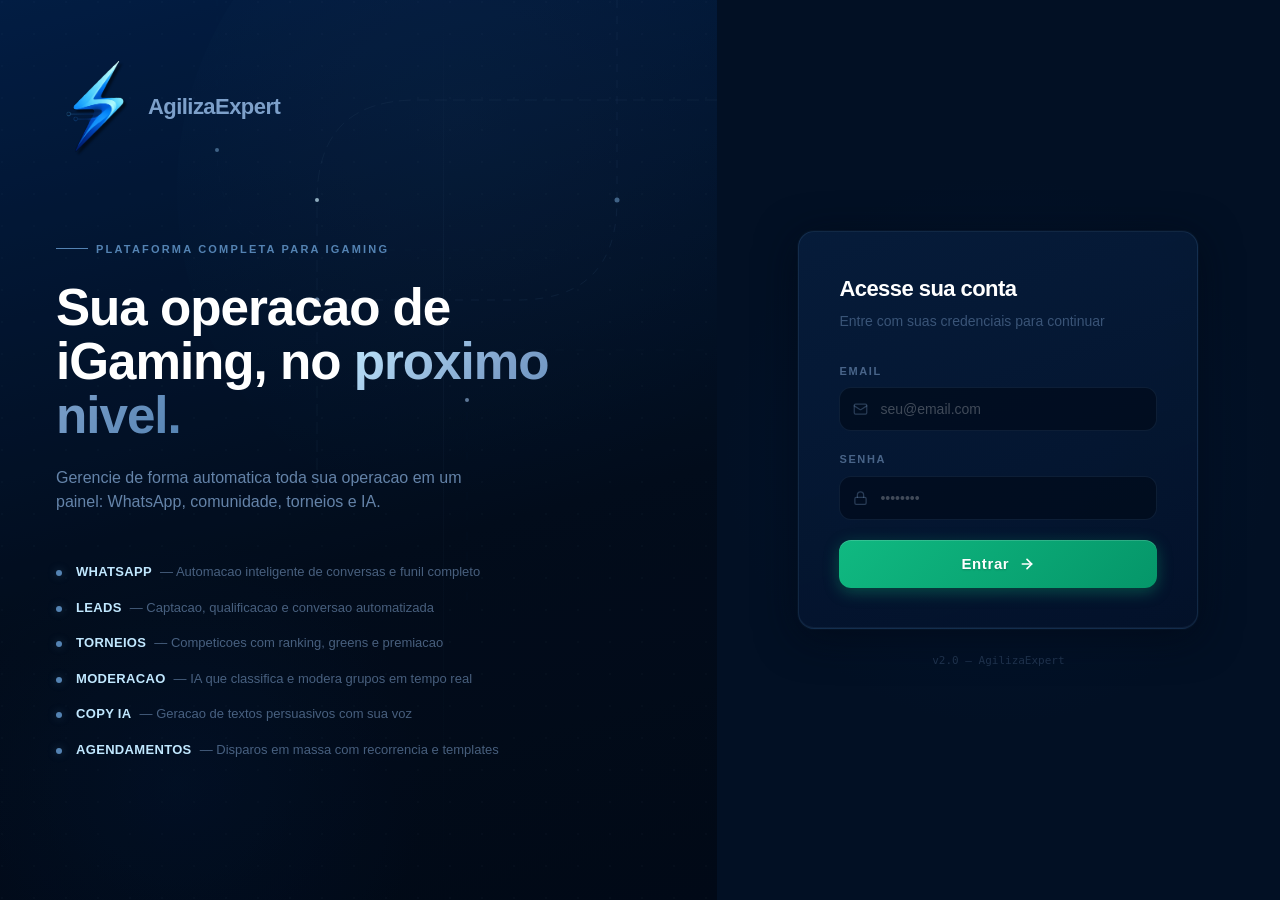
==== commit ce8fc8ed: "Add files via upload" ====
--- a/index.html
+++ b/index.html
@@ -5,20 +5,20 @@
     <meta name="viewport" content="width=device-width, initial-scale=1.0" />
     <title>Allan Cabral - Leads Dashboard</title>
     <meta name="description" content="Dashboard de gerenciamento de leads - Allan Cabral" />
-    <meta http-equiv="Content-Security-Policy" content="default-src 'self'; script-src 'self'; style-src 'self' 'unsafe-inline' https://fonts.googleapis.com; font-src 'self' data: https://fonts.gstatic.com; img-src 'self' data: blob: https:; connect-src 'self' https://albdkqpvoyfhziozgwlk.supabase.co wss://albdkqpvoyfhziozgwlk.supabase.co https://n8n-gend.srv1431760.hstgr.cloud https://n8n-n8n.04qisd.easypanel.host https://pedrooberlaender.uazapi.com; media-src 'self' blob: https://albdkqpvoyfhziozgwlk.supabase.co; frame-src 'none'; object-src 'none'; base-uri 'self'" />
+    <meta http-equiv="Content-Security-Policy" content="default-src 'self'; script-src 'self'; style-src 'self' 'unsafe-inline' https://fonts.googleapis.com; font-src 'self' data: https://fonts.gstatic.com; img-src 'self' data: blob: https:; connect-src 'self' https://albdkqpvoyfhziozgwlk.supabase.co wss://albdkqpvoyfhziozgwlk.supabase.co https://n8n-gend.srv1431760.hstgr.cloud https://n8n-n8n.04qisd.easypanel.host https://pedrooberlaender.uazapi.com; media-src 'self' blob: https://albdkqpvoyfhziozgwlk.supabase.co https://pedrooberlaender.uazapi.com; frame-src 'none'; object-src 'none'; base-uri 'self'" />
     <meta name="referrer" content="strict-origin-when-cross-origin" />
     <meta http-equiv="X-Content-Type-Options" content="nosniff" />
     <link rel="icon" type="image/svg+xml" href="./favicon.svg" />
     <link rel="preconnect" href="https://fonts.googleapis.com" />
     <link rel="preconnect" href="https://fonts.gstatic.com" crossorigin />
-    <link href="https://fonts.googleapis.com/css2?family=Inter:wght@300;400;500;600;700;800&family=JetBrains+Mono:wght@400;500;600;700&family=Outfit:wght@300;400;500;600;700;800&display=swap" rel="stylesheet" />+    <link href="https://fonts.googleapis.com/css2?family=Inter:wght@300;400;500;600;700;800&family=JetBrains+Mono:wght@400;500;600;700&family=Outfit:wght@300;400;500;600;700;800&family=Sora:wght@300;400;500;600;700;800&display=swap" rel="stylesheet" /> 
-    <script type="module" crossorigin src="./assets/index-DPvRI9qe.js"></script>
+    <script type="module" crossorigin src="./assets/index-C2Elsmbn.js"></script>
     <link rel="modulepreload" crossorigin href="./assets/vendor-react-D8-hbP9_.js">
     <link rel="modulepreload" crossorigin href="./assets/vendor-supabase-DiuhUtcJ.js">
     <link rel="modulepreload" crossorigin href="./assets/vendor-utils-t7iXXqSM.js">
     <link rel="modulepreload" crossorigin href="./assets/vendor-charts-DeVj1lbX.js">
-    <link rel="stylesheet" crossorigin href="./assets/index-CGOJhQhE.css">
+    <link rel="stylesheet" crossorigin href="./assets/index-DoLTzYmx.css">
   </head>
   <body class="bg-surface text-txt antialiased">
     <div id="root"></div>
--- a/assets/index-DoLTzYmx.css
+++ b/assets/index-DoLTzYmx.css
@@ -0,0 +1 @@
+*,:before,:after{--tw-border-spacing-x: 0;--tw-border-spacing-y: 0;--tw-translate-x: 0;--tw-translate-y: 0;--tw-rotate: 0;--tw-skew-x: 0;--tw-skew-y: 0;--tw-scale-x: 1;--tw-scale-y: 1;--tw-pan-x: ;--tw-pan-y: ;--tw-pinch-zoom: ;--tw-scroll-snap-strictness: proximity;--tw-gradient-from-position: ;--tw-gradient-via-position: ;--tw-gradient-to-position: ;--tw-ordinal: ;--tw-slashed-zero: ;--tw-numeric-figure: ;--tw-numeric-spacing: ;--tw-numeric-fraction: ;--tw-ring-inset: ;--tw-ring-offset-width: 0px;--tw-ring-offset-color: #fff;--tw-ring-color: rgb(59 130 246 / .5);--tw-ring-offset-shadow: 0 0 #0000;--tw-ring-shadow: 0 0 #0000;--tw-shadow: 0 0 #0000;--tw-shadow-colored: 0 0 #0000;--tw-blur: ;--tw-brightness: ;--tw-contrast: ;--tw-grayscale: ;--tw-hue-rotate: ;--tw-invert: ;--tw-saturate: ;--tw-sepia: ;--tw-drop-shadow: ;--tw-backdrop-blur: ;--tw-backdrop-brightness: ;--tw-backdrop-contrast: ;--tw-backdrop-grayscale: ;--tw-backdrop-hue-rotate: ;--tw-backdrop-invert: ;--tw-backdrop-opacity: ;--tw-backdrop-saturate: ;--tw-backdrop-sepia: ;--tw-contain-size: ;--tw-contain-layout: ;--tw-contain-paint: ;--tw-contain-style: }::backdrop{--tw-border-spacing-x: 0;--tw-border-spacing-y: 0;--tw-translate-x: 0;--tw-translate-y: 0;--tw-rotate: 0;--tw-skew-x: 0;--tw-skew-y: 0;--tw-scale-x: 1;--tw-scale-y: 1;--tw-pan-x: ;--tw-pan-y: ;--tw-pinch-zoom: ;--tw-scroll-snap-strictness: proximity;--tw-gradient-from-position: ;--tw-gradient-via-position: ;--tw-gradient-to-position: ;--tw-ordinal: ;--tw-slashed-zero: ;--tw-numeric-figure: ;--tw-numeric-spacing: ;--tw-numeric-fraction: ;--tw-ring-inset: ;--tw-ring-offset-width: 0px;--tw-ring-offset-color: #fff;--tw-ring-color: rgb(59 130 246 / .5);--tw-ring-offset-shadow: 0 0 #0000;--tw-ring-shadow: 0 0 #0000;--tw-shadow: 0 0 #0000;--tw-shadow-colored: 0 0 #0000;--tw-blur: ;--tw-brightness: ;--tw-contrast: ;--tw-grayscale: ;--tw-hue-rotate: ;--tw-invert: ;--tw-saturate: ;--tw-sepia: ;--tw-drop-shadow: ;--tw-backdrop-blur: ;--tw-backdrop-brightness: ;--tw-backdrop-contrast: ;--tw-backdrop-grayscale: ;--tw-backdrop-hue-rotate: ;--tw-backdrop-invert: ;--tw-backdrop-opacity: ;--tw-backdrop-saturate: ;--tw-backdrop-sepia: ;--tw-contain-size: ;--tw-contain-layout: ;--tw-contain-paint: ;--tw-contain-style: }*,:before,:after{box-sizing:border-box;border-width:0;border-style:solid;border-color:#e5e7eb}:before,:after{--tw-content: ""}html,:host{line-height:1.5;-webkit-text-size-adjust:100%;-moz-tab-size:4;-o-tab-size:4;tab-size:4;font-family:ui-sans-serif,system-ui,sans-serif,"Apple Color Emoji","Segoe UI Emoji",Segoe UI Symbol,"Noto Color Emoji";font-feature-settings:normal;font-variation-settings:normal;-webkit-tap-highlight-color:transparent}body{margin:0;line-height:inherit}hr{height:0;color:inherit;border-top-width:1px}abbr:where([title]){-webkit-text-decoration:underline dotted;text-decoration:underline dotted}h1,h2,h3,h4,h5,h6{font-size:inherit;font-weight:inherit}a{color:inherit;text-decoration:inherit}b,strong{font-weight:bolder}code,kbd,samp,pre{font-family:JetBrains Mono,monospace;font-feature-settings:normal;font-variation-settings:normal;font-size:1em}small{font-size:80%}sub,sup{font-size:75%;line-height:0;position:relative;vertical-align:baseline}sub{bottom:-.25em}sup{top:-.5em}table{text-indent:0;border-color:inherit;border-collapse:collapse}button,input,optgroup,select,textarea{font-family:inherit;font-feature-settings:inherit;font-variation-settings:inherit;font-size:100%;font-weight:inherit;line-height:inherit;letter-spacing:inherit;color:inherit;margin:0;padding:0}button,select{text-transform:none}button,input:where([type=button]),input:where([type=reset]),input:where([type=submit]){-webkit-appearance:button;background-color:transparent;background-image:none}:-moz-focusring{outline:auto}:-moz-ui-invalid{box-shadow:none}progress{vertical-align:baseline}::-webkit-inner-spin-button,::-webkit-outer-spin-button{height:auto}[type=search]{-webkit-appearance:textfield;outline-offset:-2px}::-webkit-search-decoration{-webkit-appearance:none}::-webkit-file-upload-button{-webkit-appearance:button;font:inherit}summary{display:list-item}blockquote,dl,dd,h1,h2,h3,h4,h5,h6,hr,figure,p,pre{margin:0}fieldset{margin:0;padding:0}legend{padding:0}ol,ul,menu{list-style:none;margin:0;padding:0}dialog{padding:0}textarea{resize:vertical}input::-moz-placeholder,textarea::-moz-placeholder{opacity:1;color:#9ca3af}input::placeholder,textarea::placeholder{opacity:1;color:#9ca3af}button,[role=button]{cursor:pointer}:disabled{cursor:default}img,svg,video,canvas,audio,iframe,embed,object{display:block;vertical-align:middle}img,video{max-width:100%;height:auto}[hidden]:where(:not([hidden=until-found])){display:none}:root{--color-primary: #10b981;--color-primary-hover: #059669;--color-primary-rgb: 16, 185, 129;--color-primary-bg: rgba(16, 185, 129, .12);--color-primary-light: #34d399;transition:--color-primary .3s ease,--color-primary-hover .3s ease,--color-primary-bg .3s ease,--color-primary-light .3s ease}*:focus-visible{outline:none}*{scrollbar-width:thin;scrollbar-color:rgba(255,255,255,.08) transparent}*::-webkit-scrollbar{width:5px;height:5px}*::-webkit-scrollbar-track{background:transparent}*::-webkit-scrollbar-thumb{background:#ffffff14;border-radius:10px}*::-webkit-scrollbar-thumb:hover{background:#ffffff24}::-moz-selection{background:#3b82f640;color:#fff}::selection{background:#3b82f640;color:#fff}html,body,#root{overflow-x:hidden;max-width:100vw}body{font-family:Inter,Outfit,sans-serif;background:linear-gradient(135deg,#0a0a0f,#0d1117 40%,#0f0a1a);color:#fff;-webkit-font-smoothing:antialiased;-moz-osx-font-smoothing:grayscale;font-variant-numeric:tabular-nums}input,select,textarea{font-family:Inter,Outfit,sans-serif;caret-color:#ffffffb3;-webkit-appearance:none}input:focus,textarea:focus{-webkit-backdrop-filter:none!important;backdrop-filter:none!important}.glass-card{position:relative;overflow:hidden;border-radius:1rem;background:#ffffff0a;backdrop-filter:blur(20px);-webkit-backdrop-filter:blur(20px);border:1px solid rgba(255,255,255,.05);border-radius:16px;transition:all .3s ease}.glass-card:hover{background:#ffffff0d;border-color:#ffffff0d}.card-dark{position:relative;overflow:hidden;border-radius:1rem;background:#ffffff0a;backdrop-filter:blur(20px);-webkit-backdrop-filter:blur(20px);border:1px solid rgba(255,255,255,.05);border-radius:16px;transition:all .3s ease}.card-dark:hover{background:#ffffff0d;border-color:#ffffff0d}.card-dark-elevated{position:relative;overflow:hidden;border-radius:1rem;background:#ffffff0d;backdrop-filter:blur(24px);-webkit-backdrop-filter:blur(24px);border:1px solid rgba(255,255,255,.06);border-radius:16px;box-shadow:0 8px 32px #0000004d,0 24px 64px #00000026;transition:all .3s ease}.inner-item{background:#ffffff05;border:1px solid rgba(255,255,255,.04);border-radius:10px;padding:10px 12px;transition:all .2s ease}.inner-item:hover{background:#ffffff0a;border-color:#ffffff0a}.border-glow{border:1px solid rgba(59,130,246,.15);box-shadow:inset 0 0 20px #3b82f608}.input-dark{width:100%;border-radius:.75rem;padding:.625rem 1rem;--tw-text-opacity: 1;color:rgb(255 255 255 / var(--tw-text-opacity, 1));outline:2px solid transparent;outline-offset:2px;transition-property:all;transition-timing-function:cubic-bezier(.4,0,.2,1);transition-duration:.3s;background:#ffffff0a;border:1px solid rgba(255,255,255,.05);color-scheme:dark;caret-color:#fff9}.input-dark::-moz-placeholder{color:#ffffff59}.input-dark::placeholder{color:#ffffff59}.input-dark:focus{border-color:rgba(var(--color-primary-rgb),.4);box-shadow:0 0 0 3px rgba(var(--color-primary-rgb),.08),0 0 20px rgba(var(--color-primary-rgb),.05)}select{color-scheme:dark;background:#161b22f7;border:1px solid rgba(255,255,255,.1);border-radius:10px;color:#ffffffb3;padding:8px 32px 8px 12px;font-size:13px;font-weight:500;cursor:pointer;transition:all .15s ease;-webkit-appearance:none;-moz-appearance:none;appearance:none;background-image:url("data:image/svg+xml,%3Csvg xmlns='http://www.w3.org/2000/svg' width='12' height='12' viewBox='0 0 24 24' fill='none' stroke='%2360a5fa' stroke-width='2' stroke-linecap='round' stroke-linejoin='round'%3E%3Cpolyline points='6 9 12 15 18 9'%3E%3C/polyline%3E%3C/svg%3E");background-repeat:no-repeat;background-position:right 10px center}select:hover{border-color:#ffffff26;color:#fff}select:focus{outline:none;border-color:rgba(var(--color-primary-rgb),.4);box-shadow:0 0 0 3px rgba(var(--color-primary-rgb),.08);color:#fff}select option{background:#161b22;color:#fff;padding:8px 12px}select option:checked{background:rgba(var(--color-primary-rgb),.2);color:var(--color-primary-light)}select.input-dark{background:#161b22f7;border:1px solid rgba(255,255,255,.1)}.btn-primary{position:relative;overflow:hidden;border-radius:.75rem;padding:.625rem 1.5rem;font-weight:600;transition-property:all;transition-timing-function:cubic-bezier(.4,0,.2,1);transition-duration:.3s;background:linear-gradient(135deg,var(--color-primary) 0%,var(--color-primary-hover) 100%);color:#fff;box-shadow:0 2px 12px rgba(var(--color-primary-rgb),.2)}.btn-primary:hover{box-shadow:0 4px 20px rgba(var(--color-primary-rgb),.3),0 0 40px rgba(var(--color-primary-rgb),.1);transform:translateY(-1px)}.btn-primary:active{transform:translateY(0) scale(.98)}.noise-overlay{position:fixed;top:0;right:0;bottom:0;left:0;pointer-events:none;z-index:9999;opacity:.15;background-image:url("data:image/svg+xml,%3Csvg viewBox='0 0 512 512' xmlns='http://www.w3.org/2000/svg'%3E%3Cfilter id='n'%3E%3CfeTurbulence type='fractalNoise' baseFrequency='0.65' numOctaves='4' stitchTiles='stitch'/%3E%3C/filter%3E%3Crect width='100%25' height='100%25' filter='url(%23n)' opacity='0.03'/%3E%3C/svg%3E");mix-blend-mode:soft-light}.status-dot{position:relative}.status-dot:after{content:"";position:absolute;top:-2px;right:-2px;bottom:-2px;left:-2px;border-radius:50%;background:inherit;animation:breathe 2.5s ease-in-out infinite;opacity:.4}.sparkline-container{position:relative;overflow:hidden;mask-image:linear-gradient(to right,transparent 0%,black 10%,black 90%,transparent 100%);-webkit-mask-image:linear-gradient(to right,transparent 0%,black 10%,black 90%,transparent 100%)}.stagger-1{animation-delay:.05s}.stagger-2{animation-delay:.1s}.stagger-3{animation-delay:.15s}.stagger-4{animation-delay:.2s}.stagger-5{animation-delay:.25s}input[type=range]::-webkit-slider-thumb{-webkit-appearance:none;-moz-appearance:none;appearance:none;width:16px;height:16px;border-radius:50%;background:#3b82f6;cursor:pointer;border:2px solid #0a0a0f;box-shadow:0 0 8px #3b82f64d;-webkit-transition:box-shadow .2s;transition:box-shadow .2s}input[type=range]::-webkit-slider-thumb:hover{box-shadow:0 0 16px #3b82f680}input[type=range]::-moz-range-thumb{width:16px;height:16px;border-radius:50%;background:#3b82f6;cursor:pointer;border:2px solid #0a0a0f;box-shadow:0 0 8px #3b82f64d}.sidebar-glass{background:#0c0c14;border-right:1px solid rgba(255,255,255,.04)}.sr-only{position:absolute;width:1px;height:1px;padding:0;margin:-1px;overflow:hidden;clip:rect(0,0,0,0);white-space:nowrap;border-width:0}.pointer-events-none{pointer-events:none}.visible{visibility:visible}.collapse{visibility:collapse}.fixed{position:fixed}.absolute{position:absolute}.relative{position:relative}.sticky{position:sticky}.-inset-1{top:-.25rem;right:-.25rem;bottom:-.25rem;left:-.25rem}.inset-0{top:0;right:0;bottom:0;left:0}.inset-x-0{left:0;right:0}.-left-2{left:-.5rem}.-right-1{right:-.25rem}.-right-10{right:-2.5rem}.-right-3{right:-.75rem}.-right-40{right:-10rem}.-top-1{top:-.25rem}.-top-10{top:-2.5rem}.-top-40{top:-10rem}.-top-px{top:-1px}.bottom-0{bottom:0}.bottom-3{bottom:.75rem}.bottom-6{bottom:1.5rem}.bottom-\[-15\%\]{bottom:-15%}.bottom-full{bottom:100%}.left-0{left:0}.left-0\.5{left:.125rem}.left-1\/2{left:50%}.left-1\/4{left:25%}.left-2\.5{left:.625rem}.left-3{left:.75rem}.left-3\.5{left:.875rem}.left-4{left:1rem}.left-\[-10\%\]{left:-10%}.left-\[3px\]{left:3px}.left-full{left:100%}.right-0{right:0}.right-1{right:.25rem}.right-1\/4{right:25%}.right-2\.5{right:.625rem}.right-3{right:.75rem}.right-5{right:1.25rem}.right-6{right:1.5rem}.right-\[38\%\]{right:38%}.top-0{top:0}.top-0\.5{top:.125rem}.top-1{top:.25rem}.top-1\/2{top:50%}.top-1\/3{top:33.333333%}.top-5{top:1.25rem}.top-6{top:1.5rem}.top-\[2px\]{top:2px}.top-\[3px\]{top:3px}.top-full{top:100%}.z-10{z-index:10}.z-20{z-index:20}.z-30{z-index:30}.z-50{z-index:50}.z-\[100\]{z-index:100}.z-\[101\]{z-index:101}.z-\[1\]{z-index:1}.z-\[9999\]{z-index:9999}.mx-3{margin-left:.75rem;margin-right:.75rem}.mx-4{margin-left:1rem;margin-right:1rem}.mx-auto{margin-left:auto;margin-right:auto}.my-1{margin-top:.25rem;margin-bottom:.25rem}.my-5{margin-top:1.25rem;margin-bottom:1.25rem}.-mt-px{margin-top:-1px}.mb-0\.5{margin-bottom:.125rem}.mb-1{margin-bottom:.25rem}.mb-1\.5{margin-bottom:.375rem}.mb-10{margin-bottom:2.5rem}.mb-12{margin-bottom:3rem}.mb-2{margin-bottom:.5rem}.mb-2\.5{margin-bottom:.625rem}.mb-3{margin-bottom:.75rem}.mb-4{margin-bottom:1rem}.mb-5{margin-bottom:1.25rem}.mb-6{margin-bottom:1.5rem}.mb-8{margin-bottom:2rem}.ml-0\.5{margin-left:.125rem}.ml-1{margin-left:.25rem}.ml-1\.5{margin-left:.375rem}.ml-2{margin-left:.5rem}.ml-6{margin-left:1.5rem}.ml-\[26px\]{margin-left:26px}.ml-auto{margin-left:auto}.mr-1{margin-right:.25rem}.mr-2{margin-right:.5rem}.mr-3{margin-right:.75rem}.mt-0{margin-top:0}.mt-0\.5{margin-top:.125rem}.mt-1{margin-top:.25rem}.mt-1\.5{margin-top:.375rem}.mt-2{margin-top:.5rem}.mt-2\.5{margin-top:.625rem}.mt-3{margin-top:.75rem}.mt-4{margin-top:1rem}.mt-5{margin-top:1.25rem}.mt-6{margin-top:1.5rem}.mt-\[2px\]{margin-top:2px}.mt-auto{margin-top:auto}.block{display:block}.inline-block{display:inline-block}.inline{display:inline}.flex{display:flex}.inline-flex{display:inline-flex}.table{display:table}.grid{display:grid}.hidden{display:none}.h-1\.5{height:.375rem}.h-10{height:2.5rem}.h-11{height:2.75rem}.h-12{height:3rem}.h-14{height:3.5rem}.h-16{height:4rem}.h-2{height:.5rem}.h-2\.5{height:.625rem}.h-20{height:5rem}.h-24{height:6rem}.h-28{height:7rem}.h-3{height:.75rem}.h-3\.5{height:.875rem}.h-32{height:8rem}.h-36{height:9rem}.h-4{height:1rem}.h-40{height:10rem}.h-44{height:11rem}.h-48{height:12rem}.h-5{height:1.25rem}.h-6{height:1.5rem}.h-64{height:16rem}.h-7{height:1.75rem}.h-72{height:18rem}.h-8{height:2rem}.h-9{height:2.25rem}.h-96{height:24rem}.h-\[100px\]{height:100px}.h-\[10px\]{height:10px}.h-\[11px\]{height:11px}.h-\[140px\]{height:140px}.h-\[15px\]{height:15px}.h-\[160px\]{height:160px}.h-\[18px\]{height:18px}.h-\[1px\]{height:1px}.h-\[200px\]{height:200px}.h-\[22px\]{height:22px}.h-\[24px\]{height:24px}.h-\[280px\]{height:280px}.h-\[2px\]{height:2px}.h-\[300px\]{height:300px}.h-\[32px\]{height:32px}.h-\[3px\]{height:3px}.h-\[42px\]{height:42px}.h-\[500px\]{height:500px}.h-\[56px\]{height:56px}.h-\[600px\]{height:600px}.h-\[6px\]{height:6px}.h-\[700px\]{height:700px}.h-\[72px\]{height:72px}.h-\[73px\]{height:73px}.h-\[calc\(100vh-2rem\)\]{height:calc(100vh - 2rem)}.h-fit{height:-moz-fit-content;height:fit-content}.h-full{height:100%}.h-px{height:1px}.h-screen{height:100vh}.max-h-0{max-height:0px}.max-h-\[200px\]{max-height:200px}.max-h-\[220px\]{max-height:220px}.max-h-\[240px\]{max-height:240px}.max-h-\[260px\]{max-height:260px}.max-h-\[300px\]{max-height:300px}.max-h-\[340px\]{max-height:340px}.max-h-\[5000px\]{max-height:5000px}.max-h-\[70vh\]{max-height:70vh}.max-h-\[80vh\]{max-height:80vh}.max-h-\[85vh\]{max-height:85vh}.max-h-\[90vh\]{max-height:90vh}.max-h-full{max-height:100%}.min-h-0{min-height:0px}.min-h-\[120px\]{min-height:120px}.min-h-\[18px\]{min-height:18px}.min-h-\[38px\]{min-height:38px}.min-h-\[80px\]{min-height:80px}.min-h-screen{min-height:100vh}.w-1\.5{width:.375rem}.w-10{width:2.5rem}.w-11{width:2.75rem}.w-12{width:3rem}.w-14{width:3.5rem}.w-16{width:4rem}.w-2{width:.5rem}.w-2\.5{width:.625rem}.w-20{width:5rem}.w-24{width:6rem}.w-28{width:7rem}.w-3{width:.75rem}.w-3\.5{width:.875rem}.w-32{width:8rem}.w-36{width:9rem}.w-4{width:1rem}.w-40{width:10rem}.w-44{width:11rem}.w-48{width:12rem}.w-5{width:1.25rem}.w-56{width:14rem}.w-6{width:1.5rem}.w-64{width:16rem}.w-7{width:1.75rem}.w-72{width:18rem}.w-8{width:2rem}.w-80{width:20rem}.w-9{width:2.25rem}.w-\[10px\]{width:10px}.w-\[11px\]{width:11px}.w-\[140px\]{width:140px}.w-\[15px\]{width:15px}.w-\[18px\]{width:18px}.w-\[200px\]{width:200px}.w-\[22px\]{width:22px}.w-\[260px\]{width:260px}.w-\[280px\]{width:280px}.w-\[300px\]{width:300px}.w-\[3px\]{width:3px}.w-\[400px\]{width:400px}.w-\[42px\]{width:42px}.w-\[44px\]{width:44px}.w-\[500px\]{width:500px}.w-\[52px\]{width:52px}.w-\[600px\]{width:600px}.w-\[700px\]{width:700px}.w-\[72px\]{width:72px}.w-\[calc\(100\%-2rem\)\]{width:calc(100% - 2rem)}.w-fit{width:-moz-fit-content;width:fit-content}.w-full{width:100%}.w-px{width:1px}.min-w-0{min-width:0px}.min-w-5{min-width:1.25rem}.min-w-\[1200px\]{min-width:1200px}.min-w-\[180px\]{min-width:180px}.min-w-\[18px\]{min-width:18px}.min-w-\[200px\]{min-width:200px}.min-w-\[220px\]{min-width:220px}.min-w-\[240px\]{min-width:240px}.min-w-\[28px\]{min-width:28px}.min-w-\[32px\]{min-width:32px}.min-w-\[640px\]{min-width:640px}.min-w-\[900px\]{min-width:900px}.max-w-2xl{max-width:42rem}.max-w-3xl{max-width:48rem}.max-w-4xl{max-width:56rem}.max-w-\[120px\]{max-width:120px}.max-w-\[140px\]{max-width:140px}.max-w-\[160px\]{max-width:160px}.max-w-\[180px\]{max-width:180px}.max-w-\[200px\]{max-width:200px}.max-w-\[220px\]{max-width:220px}.max-w-\[260px\]{max-width:260px}.max-w-\[280px\]{max-width:280px}.max-w-\[400px\]{max-width:400px}.max-w-\[420px\]{max-width:420px}.max-w-\[480px\]{max-width:480px}.max-w-\[540px\]{max-width:540px}.max-w-\[65\%\]{max-width:65%}.max-w-\[800px\]{max-width:800px}.max-w-\[85\%\]{max-width:85%}.max-w-\[90vw\]{max-width:90vw}.max-w-lg{max-width:32rem}.max-w-md{max-width:28rem}.max-w-sm{max-width:24rem}.max-w-xs{max-width:20rem}.flex-1{flex:1 1 0%}.flex-\[1\.3\]{flex:1.3}.flex-shrink-0,.shrink-0{flex-shrink:0}.-translate-x-1\/2{--tw-translate-x: -50%;transform:translate(var(--tw-translate-x),var(--tw-translate-y)) rotate(var(--tw-rotate)) skew(var(--tw-skew-x)) skewY(var(--tw-skew-y)) scaleX(var(--tw-scale-x)) scaleY(var(--tw-scale-y))}.-translate-y-1\/2{--tw-translate-y: -50%;transform:translate(var(--tw-translate-x),var(--tw-translate-y)) rotate(var(--tw-rotate)) skew(var(--tw-skew-x)) skewY(var(--tw-skew-y)) scaleX(var(--tw-scale-x)) scaleY(var(--tw-scale-y))}.translate-x-1{--tw-translate-x: .25rem;transform:translate(var(--tw-translate-x),var(--tw-translate-y)) rotate(var(--tw-rotate)) skew(var(--tw-skew-x)) skewY(var(--tw-skew-y)) scaleX(var(--tw-scale-x)) scaleY(var(--tw-scale-y))}.translate-x-5{--tw-translate-x: 1.25rem;transform:translate(var(--tw-translate-x),var(--tw-translate-y)) rotate(var(--tw-rotate)) skew(var(--tw-skew-x)) skewY(var(--tw-skew-y)) scaleX(var(--tw-scale-x)) scaleY(var(--tw-scale-y))}.translate-x-\[18px\]{--tw-translate-x: 18px;transform:translate(var(--tw-translate-x),var(--tw-translate-y)) rotate(var(--tw-rotate)) skew(var(--tw-skew-x)) skewY(var(--tw-skew-y)) scaleX(var(--tw-scale-x)) scaleY(var(--tw-scale-y))}.translate-x-\[22px\]{--tw-translate-x: 22px;transform:translate(var(--tw-translate-x),var(--tw-translate-y)) rotate(var(--tw-rotate)) skew(var(--tw-skew-x)) skewY(var(--tw-skew-y)) scaleX(var(--tw-scale-x)) scaleY(var(--tw-scale-y))}.rotate-180{--tw-rotate: 180deg;transform:translate(var(--tw-translate-x),var(--tw-translate-y)) rotate(var(--tw-rotate)) skew(var(--tw-skew-x)) skewY(var(--tw-skew-y)) scaleX(var(--tw-scale-x)) scaleY(var(--tw-scale-y))}.transform{transform:translate(var(--tw-translate-x),var(--tw-translate-y)) rotate(var(--tw-rotate)) skew(var(--tw-skew-x)) skewY(var(--tw-skew-y)) scaleX(var(--tw-scale-x)) scaleY(var(--tw-scale-y))}.animate-\[fadeIn_150ms_ease-out\]{animation:fadeIn .15s ease-out}.animate-\[fadeScale_0\.5s_ease-out_0\.1s_both\]{animation:fadeScale .5s ease-out .1s both}.animate-\[fadeScale_0\.5s_ease-out_0\.2s_both\]{animation:fadeScale .5s ease-out .2s both}@keyframes fadeScale{0%{opacity:0;transform:scale(.9) translateY(12px)}to{opacity:1;transform:scale(1) translateY(0)}}.animate-\[fadeScale_0\.5s_ease-out_both\]{animation:fadeScale .5s ease-out both}@keyframes shimmer{0%{background-position:-200% 0}to{background-position:200% 0}}.animate-\[shimmer_1\.5s_infinite\]{animation:shimmer 1.5s infinite}.animate-\[slideDown_150ms_ease-out\]{animation:slideDown .15s ease-out}.animate-\[slideUp_150ms_ease-out\]{animation:slideUp .15s ease-out}.animate-\[slideUp_200ms_ease-out\]{animation:slideUp .2s ease-out}.animate-\[slideUp_300ms_ease-out_both\]{animation:slideUp .3s ease-out both}@keyframes breathe{0%,to{opacity:.4;transform:scale(1)}50%{opacity:1;transform:scale(1.15)}}.animate-breathe{animation:breathe 2.5s ease-in-out infinite}@keyframes countUp{0%{opacity:0;transform:translateY(8px)}to{opacity:1;transform:translateY(0)}}.animate-count-up{animation:countUp .8s cubic-bezier(.22,1,.36,1) forwards}@keyframes fadeIn{0%{opacity:0}to{opacity:1}}.animate-fade-in{animation:fadeIn .6s cubic-bezier(.22,1,.36,1) forwards}@keyframes glowPulse{0%,to{box-shadow:0 0 20px rgba(var(--color-primary-rgb),.05)}50%{box-shadow:0 0 40px rgba(var(--color-primary-rgb),.12)}}.animate-glow-pulse{animation:glowPulse 3s ease-in-out infinite}@keyframes pulse{50%{opacity:.5}}.animate-pulse{animation:pulse 2s cubic-bezier(.4,0,.6,1) infinite}@keyframes slideInRight{0%{opacity:0;transform:translate(-12px)}to{opacity:1;transform:translate(0)}}.animate-slide-in-right{animation:slideInRight .5s cubic-bezier(.22,1,.36,1) forwards}@keyframes slideUp{0%{opacity:0;transform:translateY(16px) scale(.98)}to{opacity:1;transform:translateY(0) scale(1)}}.animate-slide-up{animation:slideUp .7s cubic-bezier(.22,1,.36,1) forwards}@keyframes spin{to{transform:rotate(360deg)}}.animate-spin{animation:spin 1s linear infinite}.cursor-default{cursor:default}.cursor-not-allowed{cursor:not-allowed}.cursor-pointer{cursor:pointer}.touch-none{touch-action:none}.select-none{-webkit-user-select:none;-moz-user-select:none;user-select:none}.select-all{-webkit-user-select:all;-moz-user-select:all;user-select:all}.resize-none{resize:none}.resize-y{resize:vertical}.resize{resize:both}.appearance-none{-webkit-appearance:none;-moz-appearance:none;appearance:none}.grid-cols-1{grid-template-columns:repeat(1,minmax(0,1fr))}.grid-cols-2{grid-template-columns:repeat(2,minmax(0,1fr))}.grid-cols-3{grid-template-columns:repeat(3,minmax(0,1fr))}.grid-cols-4{grid-template-columns:repeat(4,minmax(0,1fr))}.grid-cols-7{grid-template-columns:repeat(7,minmax(0,1fr))}.flex-col{flex-direction:column}.flex-wrap{flex-wrap:wrap}.items-start{align-items:flex-start}.items-end{align-items:flex-end}.items-center{align-items:center}.items-baseline{align-items:baseline}.items-stretch{align-items:stretch}.justify-start{justify-content:flex-start}.justify-end{justify-content:flex-end}.justify-center{justify-content:center}.justify-between{justify-content:space-between}.gap-0{gap:0px}.gap-0\.5{gap:.125rem}.gap-1{gap:.25rem}.gap-1\.5{gap:.375rem}.gap-2{gap:.5rem}.gap-2\.5{gap:.625rem}.gap-3{gap:.75rem}.gap-3\.5{gap:.875rem}.gap-4{gap:1rem}.gap-5{gap:1.25rem}.gap-6{gap:1.5rem}.gap-\[2px\]{gap:2px}.space-y-0\.5>:not([hidden])~:not([hidden]){--tw-space-y-reverse: 0;margin-top:calc(.125rem * calc(1 - var(--tw-space-y-reverse)));margin-bottom:calc(.125rem * var(--tw-space-y-reverse))}.space-y-1>:not([hidden])~:not([hidden]){--tw-space-y-reverse: 0;margin-top:calc(.25rem * calc(1 - var(--tw-space-y-reverse)));margin-bottom:calc(.25rem * var(--tw-space-y-reverse))}.space-y-1\.5>:not([hidden])~:not([hidden]){--tw-space-y-reverse: 0;margin-top:calc(.375rem * calc(1 - var(--tw-space-y-reverse)));margin-bottom:calc(.375rem * var(--tw-space-y-reverse))}.space-y-10>:not([hidden])~:not([hidden]){--tw-space-y-reverse: 0;margin-top:calc(2.5rem * calc(1 - var(--tw-space-y-reverse)));margin-bottom:calc(2.5rem * var(--tw-space-y-reverse))}.space-y-2>:not([hidden])~:not([hidden]){--tw-space-y-reverse: 0;margin-top:calc(.5rem * calc(1 - var(--tw-space-y-reverse)));margin-bottom:calc(.5rem * var(--tw-space-y-reverse))}.space-y-2\.5>:not([hidden])~:not([hidden]){--tw-space-y-reverse: 0;margin-top:calc(.625rem * calc(1 - var(--tw-space-y-reverse)));margin-bottom:calc(.625rem * var(--tw-space-y-reverse))}.space-y-3>:not([hidden])~:not([hidden]){--tw-space-y-reverse: 0;margin-top:calc(.75rem * calc(1 - var(--tw-space-y-reverse)));margin-bottom:calc(.75rem * var(--tw-space-y-reverse))}.space-y-4>:not([hidden])~:not([hidden]){--tw-space-y-reverse: 0;margin-top:calc(1rem * calc(1 - var(--tw-space-y-reverse)));margin-bottom:calc(1rem * var(--tw-space-y-reverse))}.space-y-5>:not([hidden])~:not([hidden]){--tw-space-y-reverse: 0;margin-top:calc(1.25rem * calc(1 - var(--tw-space-y-reverse)));margin-bottom:calc(1.25rem * var(--tw-space-y-reverse))}.space-y-6>:not([hidden])~:not([hidden]){--tw-space-y-reverse: 0;margin-top:calc(1.5rem * calc(1 - var(--tw-space-y-reverse)));margin-bottom:calc(1.5rem * var(--tw-space-y-reverse))}.space-y-8>:not([hidden])~:not([hidden]){--tw-space-y-reverse: 0;margin-top:calc(2rem * calc(1 - var(--tw-space-y-reverse)));margin-bottom:calc(2rem * var(--tw-space-y-reverse))}.divide-y>:not([hidden])~:not([hidden]){--tw-divide-y-reverse: 0;border-top-width:calc(1px * calc(1 - var(--tw-divide-y-reverse)));border-bottom-width:calc(1px * var(--tw-divide-y-reverse))}.divide-surface-300\/10>:not([hidden])~:not([hidden]){border-color:#3f3f461a}.divide-white\/\[0\.03\]>:not([hidden])~:not([hidden]){border-color:#ffffff08}.self-start{align-self:flex-start}.self-center{align-self:center}.self-stretch{align-self:stretch}.overflow-hidden{overflow:hidden}.\!overflow-visible{overflow:visible!important}.overflow-x-auto{overflow-x:auto}.overflow-y-auto{overflow-y:auto}.overflow-x-hidden{overflow-x:hidden}.overflow-y-visible{overflow-y:visible}.truncate{overflow:hidden;text-overflow:ellipsis;white-space:nowrap}.text-ellipsis{text-overflow:ellipsis}.whitespace-nowrap{white-space:nowrap}.whitespace-pre-line{white-space:pre-line}.whitespace-pre-wrap{white-space:pre-wrap}.break-words{overflow-wrap:break-word}.\!rounded-md{border-radius:.375rem!important}.rounded{border-radius:.25rem}.rounded-2xl{border-radius:1rem}.rounded-\[10px\]{border-radius:10px}.rounded-\[14px\]{border-radius:14px}.rounded-\[6px\]{border-radius:6px}.rounded-full{border-radius:9999px}.rounded-lg{border-radius:.5rem}.rounded-md{border-radius:.375rem}.rounded-xl{border-radius:.75rem}.rounded-l-full{border-top-left-radius:9999px;border-bottom-left-radius:9999px}.rounded-l-none{border-top-left-radius:0;border-bottom-left-radius:0}.rounded-r-full{border-top-right-radius:9999px;border-bottom-right-radius:9999px}.rounded-r-lg{border-top-right-radius:.5rem;border-bottom-right-radius:.5rem}.rounded-t-2xl{border-top-left-radius:1rem;border-top-right-radius:1rem}.rounded-tr-sm{border-top-right-radius:.125rem}.border{border-width:1px}.border-2{border-width:2px}.border-b{border-bottom-width:1px}.border-b-0{border-bottom-width:0px}.border-t{border-top-width:1px}.border-dashed{border-style:dashed}.border-none{border-style:none}.\!border-rose-500\/50{border-color:#f43f5e80!important}.border-\[\#1e1e22\]{--tw-border-opacity: 1;border-color:rgb(30 30 34 / var(--tw-border-opacity, 1))}.border-\[\#2a2a2a\]{--tw-border-opacity: 1;border-color:rgb(42 42 42 / var(--tw-border-opacity, 1))}.border-\[\#2a2a2e\]{--tw-border-opacity: 1;border-color:rgb(42 42 46 / var(--tw-border-opacity, 1))}.border-\[\#C0C0C0\]\/15{border-color:#c0c0c026}.border-\[\#CD7F32\]\/15{border-color:#cd7f3226}.border-\[\#FFD700\]\/20{border-color:#ffd70033}.border-\[\#FFD700\]\/\[0\.12\]{border-color:#ffd7001f}.border-amber-500\/10{border-color:#f59e0b1a}.border-amber-500\/15{border-color:#f59e0b26}.border-amber-500\/20{border-color:#f59e0b33}.border-amber-500\/30{border-color:#f59e0b4d}.border-amber-500\/40{border-color:#f59e0b66}.border-emerald-500\/20{border-color:#10b98133}.border-emerald-500\/25{border-color:#10b98140}.border-emerald-500\/30{border-color:#10b9814d}.border-orange-500\/20{border-color:#f9731633}.border-primary{border-color:var(--color-primary)}.border-primary-bg{border-color:var(--color-primary-bg)}.border-red-500\/20{border-color:#ef444433}.border-rose-500\/10{border-color:#f43f5e1a}.border-rose-500\/20{border-color:#f43f5e33}.border-rose-500\/40{border-color:#f43f5e66}.border-sky-500\/10{border-color:#0ea5e91a}.border-sky-500\/15{border-color:#0ea5e926}.border-sky-500\/20{border-color:#0ea5e933}.border-sky-500\/25{border-color:#0ea5e940}.border-sky-500\/30{border-color:#0ea5e94d}.border-sky-500\/40{border-color:#0ea5e966}.border-surface-200{--tw-border-opacity: 1;border-color:rgb(35 35 40 / var(--tw-border-opacity, 1))}.border-surface-300\/10{border-color:#3f3f461a}.border-surface-300\/15{border-color:#3f3f4626}.border-surface-300\/20{border-color:#3f3f4633}.border-surface-300\/30{border-color:#3f3f464d}.border-surface-300\/40{border-color:#3f3f4666}.border-surface-300\/5{border-color:#3f3f460d}.border-surface-300\/60{border-color:#3f3f4699}.border-transparent{border-color:transparent}.border-violet-500\/20{border-color:#8b5cf633}.border-violet-500\/40{border-color:#8b5cf666}.border-white\/10{border-color:#ffffff1a}.border-white\/\[0\.03\]{border-color:#ffffff08}.border-white\/\[0\.04\]{border-color:#ffffff0a}.border-white\/\[0\.06\]{border-color:#ffffff0f}.border-white\/\[0\.08\]{border-color:#ffffff14}.border-yellow-500\/15{border-color:#eab30826}.border-yellow-500\/20{border-color:#eab30833}.border-zinc-500\/20{border-color:#71717a33}.border-zinc-600\/30{border-color:#52525b4d}.border-zinc-700{--tw-border-opacity: 1;border-color:rgb(63 63 70 / var(--tw-border-opacity, 1))}.border-zinc-700\/40{border-color:#3f3f4666}.border-zinc-700\/60{border-color:#3f3f4699}.border-t-accent,.border-t-primary{border-top-color:var(--color-primary)}.\!bg-surface-200\/30{background-color:#2323284d!important}.bg-\[\#005c4b\]{--tw-bg-opacity: 1;background-color:rgb(0 92 75 / var(--tw-bg-opacity, 1))}.bg-\[\#0a0a0a\]{--tw-bg-opacity: 1;background-color:rgb(10 10 10 / var(--tw-bg-opacity, 1))}.bg-\[\#0e0e10\]{--tw-bg-opacity: 1;background-color:rgb(14 14 16 / var(--tw-bg-opacity, 1))}.bg-\[\#111111\]{--tw-bg-opacity: 1;background-color:rgb(17 17 17 / var(--tw-bg-opacity, 1))}.bg-\[\#111114\]{--tw-bg-opacity: 1;background-color:rgb(17 17 20 / var(--tw-bg-opacity, 1))}.bg-\[\#1a1a1e\]{--tw-bg-opacity: 1;background-color:rgb(26 26 30 / var(--tw-bg-opacity, 1))}.bg-\[\#2a2a2a\]{--tw-bg-opacity: 1;background-color:rgb(42 42 42 / var(--tw-bg-opacity, 1))}.bg-\[\#374151\]{--tw-bg-opacity: 1;background-color:rgb(55 65 81 / var(--tw-bg-opacity, 1))}.bg-\[\#C0C0C0\]\/\[0\.02\]{background-color:#c0c0c005}.bg-\[\#CD7F32\]\/\[0\.02\]{background-color:#cd7f3205}.bg-\[\#FFD700\]\/80{background-color:#ffd700cc}.bg-\[\#FFD700\]\/\[0\.03\]{background-color:#ffd70008}.bg-\[\#FFD700\]\/\[0\.08\]{background-color:#ffd70014}.bg-accent{background-color:var(--color-primary)}.bg-accent-dim{background-color:var(--color-primary-bg)}.bg-amber-400{--tw-bg-opacity: 1;background-color:rgb(251 191 36 / var(--tw-bg-opacity, 1))}.bg-amber-400\/10{background-color:#fbbf241a}.bg-amber-500{--tw-bg-opacity: 1;background-color:rgb(245 158 11 / var(--tw-bg-opacity, 1))}.bg-amber-500\/10{background-color:#f59e0b1a}.bg-amber-500\/15{background-color:#f59e0b26}.bg-amber-500\/20{background-color:#f59e0b33}.bg-amber-500\/60{background-color:#f59e0b99}.bg-amber-500\/\[0\.03\]{background-color:#f59e0b08}.bg-amber-500\/\[0\.04\]{background-color:#f59e0b0a}.bg-black\/30{background-color:#0000004d}.bg-black\/60{background-color:#0009}.bg-black\/70{background-color:#000000b3}.bg-blue-500\/10{background-color:#3b82f61a}.bg-blue-500\/\[0\.04\]{background-color:#3b82f60a}.bg-emerald-400{--tw-bg-opacity: 1;background-color:rgb(52 211 153 / var(--tw-bg-opacity, 1))}.bg-emerald-500{--tw-bg-opacity: 1;background-color:rgb(16 185 129 / var(--tw-bg-opacity, 1))}.bg-emerald-500\/10{background-color:#10b9811a}.bg-emerald-500\/15{background-color:#10b98126}.bg-emerald-500\/20{background-color:#10b98133}.bg-emerald-500\/40{background-color:#10b98166}.bg-emerald-500\/5{background-color:#10b9810d}.bg-emerald-500\/\[0\.04\]{background-color:#10b9810a}.bg-emerald-500\/\[0\.06\]{background-color:#10b9810f}.bg-emerald-600{--tw-bg-opacity: 1;background-color:rgb(5 150 105 / var(--tw-bg-opacity, 1))}.bg-green-400\/10{background-color:#4ade801a}.bg-green-500\/\[0\.04\]{background-color:#22c55e0a}.bg-orange-400{--tw-bg-opacity: 1;background-color:rgb(251 146 60 / var(--tw-bg-opacity, 1))}.bg-orange-500\/10{background-color:#f973161a}.bg-pink-500\/10{background-color:#ec48991a}.bg-primary{background-color:var(--color-primary)}.bg-primary-bg{background-color:var(--color-primary-bg)}.bg-primary-hover{background-color:var(--color-primary-hover)}.bg-primary-light{background-color:var(--color-primary-light)}.bg-purple-500\/10{background-color:#a855f71a}.bg-red-400{--tw-bg-opacity: 1;background-color:rgb(248 113 113 / var(--tw-bg-opacity, 1))}.bg-red-500\/10{background-color:#ef44441a}.bg-red-500\/15{background-color:#ef444426}.bg-red-500\/40{background-color:#ef444466}.bg-red-500\/5{background-color:#ef44440d}.bg-red-500\/80{background-color:#ef4444cc}.bg-red-600{--tw-bg-opacity: 1;background-color:rgb(220 38 38 / var(--tw-bg-opacity, 1))}.bg-rose-400{--tw-bg-opacity: 1;background-color:rgb(251 113 133 / var(--tw-bg-opacity, 1))}.bg-rose-500{--tw-bg-opacity: 1;background-color:rgb(244 63 94 / var(--tw-bg-opacity, 1))}.bg-rose-500\/10{background-color:#f43f5e1a}.bg-rose-500\/15{background-color:#f43f5e26}.bg-rose-500\/80{background-color:#f43f5ecc}.bg-sky-400{--tw-bg-opacity: 1;background-color:rgb(56 189 248 / var(--tw-bg-opacity, 1))}.bg-sky-500{--tw-bg-opacity: 1;background-color:rgb(14 165 233 / var(--tw-bg-opacity, 1))}.bg-sky-500\/10{background-color:#0ea5e91a}.bg-sky-500\/15{background-color:#0ea5e926}.bg-sky-500\/20{background-color:#0ea5e933}.bg-sky-500\/5{background-color:#0ea5e90d}.bg-sky-500\/\[0\.03\]{background-color:#0ea5e908}.bg-sky-500\/\[0\.04\]{background-color:#0ea5e90a}.bg-sky-500\/\[0\.06\]{background-color:#0ea5e90f}.bg-sky-600{--tw-bg-opacity: 1;background-color:rgb(2 132 199 / var(--tw-bg-opacity, 1))}.bg-surface{--tw-bg-opacity: 1;background-color:rgb(10 10 15 / var(--tw-bg-opacity, 1))}.bg-surface-100{--tw-bg-opacity: 1;background-color:rgb(26 26 30 / var(--tw-bg-opacity, 1))}.bg-surface-200\/20{background-color:#23232833}.bg-surface-200\/30{background-color:#2323284d}.bg-surface-200\/40{background-color:#23232866}.bg-surface-200\/50{background-color:#23232880}.bg-surface-200\/60{background-color:#23232899}.bg-surface-300\/10{background-color:#3f3f461a}.bg-surface-300\/15{background-color:#3f3f4626}.bg-surface-300\/20{background-color:#3f3f4633}.bg-surface-300\/30{background-color:#3f3f464d}.bg-surface-300\/40{background-color:#3f3f4666}.bg-surface-300\/50{background-color:#3f3f4680}.bg-surface-300\/60{background-color:#3f3f4699}.bg-surface-50{--tw-bg-opacity: 1;background-color:rgb(13 17 23 / var(--tw-bg-opacity, 1))}.bg-surface-50\/30{background-color:#0d11174d}.bg-surface-50\/40{background-color:#0d111766}.bg-surface-50\/50{background-color:#0d111780}.bg-surface-50\/60{background-color:#0d111799}.bg-surface-50\/70{background-color:#0d1117b3}.bg-surface-50\/80{background-color:#0d1117cc}.bg-surface\/50{background-color:#0a0a0f80}.bg-transparent{background-color:transparent}.bg-violet-400{--tw-bg-opacity: 1;background-color:rgb(167 139 250 / var(--tw-bg-opacity, 1))}.bg-violet-500\/10{background-color:#8b5cf61a}.bg-white{--tw-bg-opacity: 1;background-color:rgb(255 255 255 / var(--tw-bg-opacity, 1))}.bg-white\/\[0\.02\]{background-color:#ffffff05}.bg-white\/\[0\.03\]{background-color:#ffffff08}.bg-white\/\[0\.04\]{background-color:#ffffff0a}.bg-white\/\[0\.06\]{background-color:#ffffff0f}.bg-yellow-500\/10{background-color:#eab3081a}.bg-yellow-500\/5{background-color:#eab3080d}.bg-zinc-400{--tw-bg-opacity: 1;background-color:rgb(161 161 170 / var(--tw-bg-opacity, 1))}.bg-zinc-500{--tw-bg-opacity: 1;background-color:rgb(113 113 122 / var(--tw-bg-opacity, 1))}.bg-zinc-500\/10{background-color:#71717a1a}.bg-zinc-500\/15{background-color:#71717a26}.bg-zinc-500\/\[0\.04\]{background-color:#71717a0a}.bg-zinc-700\/40{background-color:#3f3f4666}.bg-zinc-700\/50{background-color:#3f3f4680}.bg-zinc-800{--tw-bg-opacity: 1;background-color:rgb(39 39 42 / var(--tw-bg-opacity, 1))}.bg-zinc-800\/80{background-color:#27272acc}.bg-gradient-to-b{background-image:linear-gradient(to bottom,var(--tw-gradient-stops))}.bg-gradient-to-br{background-image:linear-gradient(to bottom right,var(--tw-gradient-stops))}.bg-gradient-to-r{background-image:linear-gradient(to right,var(--tw-gradient-stops))}.bg-gradient-to-t{background-image:linear-gradient(to top,var(--tw-gradient-stops))}.from-\[\#A0522D\]\/20{--tw-gradient-from: rgb(160 82 45 / .2) var(--tw-gradient-from-position);--tw-gradient-to: rgb(160 82 45 / 0) var(--tw-gradient-to-position);--tw-gradient-stops: var(--tw-gradient-from), var(--tw-gradient-to)}.from-\[\#A1A1AA\]\/20{--tw-gradient-from: rgb(161 161 170 / .2) var(--tw-gradient-from-position);--tw-gradient-to: rgb(161 161 170 / 0) var(--tw-gradient-to-position);--tw-gradient-stops: var(--tw-gradient-from), var(--tw-gradient-to)}.from-\[\#CD7F32\]{--tw-gradient-from: #CD7F32 var(--tw-gradient-from-position);--tw-gradient-to: rgb(205 127 50 / 0) var(--tw-gradient-to-position);--tw-gradient-stops: var(--tw-gradient-from), var(--tw-gradient-to)}.from-\[\#D4D4D8\]{--tw-gradient-from: #D4D4D8 var(--tw-gradient-from-position);--tw-gradient-to: rgb(212 212 216 / 0) var(--tw-gradient-to-position);--tw-gradient-stops: var(--tw-gradient-from), var(--tw-gradient-to)}.from-\[\#DAA520\]\/20{--tw-gradient-from: rgb(218 165 32 / .2) var(--tw-gradient-from-position);--tw-gradient-to: rgb(218 165 32 / 0) var(--tw-gradient-to-position);--tw-gradient-stops: var(--tw-gradient-from), var(--tw-gradient-to)}.from-\[\#FFD700\]{--tw-gradient-from: #FFD700 var(--tw-gradient-from-position);--tw-gradient-to: rgb(255 215 0 / 0) var(--tw-gradient-to-position);--tw-gradient-stops: var(--tw-gradient-from), var(--tw-gradient-to)}.from-accent{--tw-gradient-from: var(--color-primary) var(--tw-gradient-from-position);--tw-gradient-to: rgb(255 255 255 / 0) var(--tw-gradient-to-position);--tw-gradient-stops: var(--tw-gradient-from), var(--tw-gradient-to)}.from-amber-400{--tw-gradient-from: #fbbf24 var(--tw-gradient-from-position);--tw-gradient-to: rgb(251 191 36 / 0) var(--tw-gradient-to-position);--tw-gradient-stops: var(--tw-gradient-from), var(--tw-gradient-to)}.from-amber-400\/60{--tw-gradient-from: rgb(251 191 36 / .6) var(--tw-gradient-from-position);--tw-gradient-to: rgb(251 191 36 / 0) var(--tw-gradient-to-position);--tw-gradient-stops: var(--tw-gradient-from), var(--tw-gradient-to)}.from-amber-500\/15{--tw-gradient-from: rgb(245 158 11 / .15) var(--tw-gradient-from-position);--tw-gradient-to: rgb(245 158 11 / 0) var(--tw-gradient-to-position);--tw-gradient-stops: var(--tw-gradient-from), var(--tw-gradient-to)}.from-amber-500\/5{--tw-gradient-from: rgb(245 158 11 / .05) var(--tw-gradient-from-position);--tw-gradient-to: rgb(245 158 11 / 0) var(--tw-gradient-to-position);--tw-gradient-stops: var(--tw-gradient-from), var(--tw-gradient-to)}.from-blue-500\/60{--tw-gradient-from: rgb(59 130 246 / .6) var(--tw-gradient-from-position);--tw-gradient-to: rgb(59 130 246 / 0) var(--tw-gradient-to-position);--tw-gradient-stops: var(--tw-gradient-from), var(--tw-gradient-to)}.from-green-400\/60{--tw-gradient-from: rgb(74 222 128 / .6) var(--tw-gradient-from-position);--tw-gradient-to: rgb(74 222 128 / 0) var(--tw-gradient-to-position);--tw-gradient-stops: var(--tw-gradient-from), var(--tw-gradient-to)}.from-orange-400{--tw-gradient-from: #fb923c var(--tw-gradient-from-position);--tw-gradient-to: rgb(251 146 60 / 0) var(--tw-gradient-to-position);--tw-gradient-stops: var(--tw-gradient-from), var(--tw-gradient-to)}.from-orange-500\/5{--tw-gradient-from: rgb(249 115 22 / .05) var(--tw-gradient-from-position);--tw-gradient-to: rgb(249 115 22 / 0) var(--tw-gradient-to-position);--tw-gradient-stops: var(--tw-gradient-from), var(--tw-gradient-to)}.from-primary{--tw-gradient-from: var(--color-primary) var(--tw-gradient-from-position);--tw-gradient-to: rgb(255 255 255 / 0) var(--tw-gradient-to-position);--tw-gradient-stops: var(--tw-gradient-from), var(--tw-gradient-to)}.from-primary-bg{--tw-gradient-from: var(--color-primary-bg) var(--tw-gradient-from-position);--tw-gradient-to: rgb(255 255 255 / 0) var(--tw-gradient-to-position);--tw-gradient-stops: var(--tw-gradient-from), var(--tw-gradient-to)}.from-primary-light{--tw-gradient-from: var(--color-primary-light) var(--tw-gradient-from-position);--tw-gradient-to: rgb(255 255 255 / 0) var(--tw-gradient-to-position);--tw-gradient-stops: var(--tw-gradient-from), var(--tw-gradient-to)}.from-rose-400{--tw-gradient-from: #fb7185 var(--tw-gradient-from-position);--tw-gradient-to: rgb(251 113 133 / 0) var(--tw-gradient-to-position);--tw-gradient-stops: var(--tw-gradient-from), var(--tw-gradient-to)}.from-rose-500\/5{--tw-gradient-from: rgb(244 63 94 / .05) var(--tw-gradient-from-position);--tw-gradient-to: rgb(244 63 94 / 0) var(--tw-gradient-to-position);--tw-gradient-stops: var(--tw-gradient-from), var(--tw-gradient-to)}.from-sky-400{--tw-gradient-from: #38bdf8 var(--tw-gradient-from-position);--tw-gradient-to: rgb(56 189 248 / 0) var(--tw-gradient-to-position);--tw-gradient-stops: var(--tw-gradient-from), var(--tw-gradient-to)}.from-sky-500\/5{--tw-gradient-from: rgb(14 165 233 / .05) var(--tw-gradient-from-position);--tw-gradient-to: rgb(14 165 233 / 0) var(--tw-gradient-to-position);--tw-gradient-stops: var(--tw-gradient-from), var(--tw-gradient-to)}.from-surface-200\/20{--tw-gradient-from: rgb(35 35 40 / .2) var(--tw-gradient-from-position);--tw-gradient-to: rgb(35 35 40 / 0) var(--tw-gradient-to-position);--tw-gradient-stops: var(--tw-gradient-from), var(--tw-gradient-to)}.from-surface-200\/5{--tw-gradient-from: rgb(35 35 40 / .05) var(--tw-gradient-from-position);--tw-gradient-to: rgb(35 35 40 / 0) var(--tw-gradient-to-position);--tw-gradient-stops: var(--tw-gradient-from), var(--tw-gradient-to)}.from-transparent{--tw-gradient-from: transparent var(--tw-gradient-from-position);--tw-gradient-to: rgb(0 0 0 / 0) var(--tw-gradient-to-position);--tw-gradient-stops: var(--tw-gradient-from), var(--tw-gradient-to)}.from-violet-400{--tw-gradient-from: #a78bfa var(--tw-gradient-from-position);--tw-gradient-to: rgb(167 139 250 / 0) var(--tw-gradient-to-position);--tw-gradient-stops: var(--tw-gradient-from), var(--tw-gradient-to)}.from-violet-500\/5{--tw-gradient-from: rgb(139 92 246 / .05) var(--tw-gradient-from-position);--tw-gradient-to: rgb(139 92 246 / 0) var(--tw-gradient-to-position);--tw-gradient-stops: var(--tw-gradient-from), var(--tw-gradient-to)}.from-zinc-400{--tw-gradient-from: #a1a1aa var(--tw-gradient-from-position);--tw-gradient-to: rgb(161 161 170 / 0) var(--tw-gradient-to-position);--tw-gradient-stops: var(--tw-gradient-from), var(--tw-gradient-to)}.from-zinc-500{--tw-gradient-from: #71717a var(--tw-gradient-from-position);--tw-gradient-to: rgb(113 113 122 / 0) var(--tw-gradient-to-position);--tw-gradient-stops: var(--tw-gradient-from), var(--tw-gradient-to)}.from-zinc-500\/5{--tw-gradient-from: rgb(113 113 122 / .05) var(--tw-gradient-from-position);--tw-gradient-to: rgb(113 113 122 / 0) var(--tw-gradient-to-position);--tw-gradient-stops: var(--tw-gradient-from), var(--tw-gradient-to)}.via-\[\#C0C0C0\]\/10{--tw-gradient-to: rgb(192 192 192 / 0) var(--tw-gradient-to-position);--tw-gradient-stops: var(--tw-gradient-from), rgb(192 192 192 / .1) var(--tw-gradient-via-position), var(--tw-gradient-to)}.via-\[\#C0C0C0\]\/50{--tw-gradient-to: rgb(192 192 192 / 0) var(--tw-gradient-to-position);--tw-gradient-stops: var(--tw-gradient-from), rgb(192 192 192 / .5) var(--tw-gradient-via-position), var(--tw-gradient-to)}.via-\[\#CD7F32\]\/10{--tw-gradient-to: rgb(205 127 50 / 0) var(--tw-gradient-to-position);--tw-gradient-stops: var(--tw-gradient-from), rgb(205 127 50 / .1) var(--tw-gradient-via-position), var(--tw-gradient-to)}.via-\[\#CD7F32\]\/50{--tw-gradient-to: rgb(205 127 50 / 0) var(--tw-gradient-to-position);--tw-gradient-stops: var(--tw-gradient-from), rgb(205 127 50 / .5) var(--tw-gradient-via-position), var(--tw-gradient-to)}.via-\[\#F5C842\]{--tw-gradient-to: rgb(245 200 66 / 0) var(--tw-gradient-to-position);--tw-gradient-stops: var(--tw-gradient-from), #F5C842 var(--tw-gradient-via-position), var(--tw-gradient-to)}.via-\[\#FFD700\]\/10{--tw-gradient-to: rgb(255 215 0 / 0) var(--tw-gradient-to-position);--tw-gradient-stops: var(--tw-gradient-from), rgb(255 215 0 / .1) var(--tw-gradient-via-position), var(--tw-gradient-to)}.via-\[\#FFD700\]\/60{--tw-gradient-to: rgb(255 215 0 / 0) var(--tw-gradient-to-position);--tw-gradient-stops: var(--tw-gradient-from), rgb(255 215 0 / .6) var(--tw-gradient-via-position), var(--tw-gradient-to)}.via-amber-500\/30{--tw-gradient-to: rgb(245 158 11 / 0) var(--tw-gradient-to-position);--tw-gradient-stops: var(--tw-gradient-from), rgb(245 158 11 / .3) var(--tw-gradient-via-position), var(--tw-gradient-to)}.via-blue-500\/30{--tw-gradient-to: rgb(59 130 246 / 0) var(--tw-gradient-to-position);--tw-gradient-stops: var(--tw-gradient-from), rgb(59 130 246 / .3) var(--tw-gradient-via-position), var(--tw-gradient-to)}.via-green-500\/30{--tw-gradient-to: rgb(34 197 94 / 0) var(--tw-gradient-to-position);--tw-gradient-stops: var(--tw-gradient-from), rgb(34 197 94 / .3) var(--tw-gradient-via-position), var(--tw-gradient-to)}.via-surface-300\/30{--tw-gradient-to: rgb(63 63 70 / 0) var(--tw-gradient-to-position);--tw-gradient-stops: var(--tw-gradient-from), rgb(63 63 70 / .3) var(--tw-gradient-via-position), var(--tw-gradient-to)}.via-white\/10{--tw-gradient-to: rgb(255 255 255 / 0) var(--tw-gradient-to-position);--tw-gradient-stops: var(--tw-gradient-from), rgb(255 255 255 / .1) var(--tw-gradient-via-position), var(--tw-gradient-to)}.to-\[\#A0522D\]{--tw-gradient-to: #A0522D var(--tw-gradient-to-position)}.to-\[\#A1A1AA\]{--tw-gradient-to: #A1A1AA var(--tw-gradient-to-position)}.to-\[\#C0C0C0\]\/5{--tw-gradient-to: rgb(192 192 192 / .05) var(--tw-gradient-to-position)}.to-\[\#CD7F32\]\/5{--tw-gradient-to: rgb(205 127 50 / .05) var(--tw-gradient-to-position)}.to-\[\#DAA520\]{--tw-gradient-to: #DAA520 var(--tw-gradient-to-position)}.to-\[\#FFD700\]\/5{--tw-gradient-to: rgb(255 215 0 / .05) var(--tw-gradient-to-position)}.to-accent-bright{--tw-gradient-to: var(--color-primary-light) var(--tw-gradient-to-position)}.to-amber-500{--tw-gradient-to: #f59e0b var(--tw-gradient-to-position)}.to-amber-500\/5{--tw-gradient-to: rgb(245 158 11 / .05) var(--tw-gradient-to-position)}.to-orange-500{--tw-gradient-to: #f97316 var(--tw-gradient-to-position)}.to-primary{--tw-gradient-to: var(--color-primary) var(--tw-gradient-to-position)}.to-primary-light{--tw-gradient-to: var(--color-primary-light) var(--tw-gradient-to-position)}.to-rose-500{--tw-gradient-to: #f43f5e var(--tw-gradient-to-position)}.to-sky-500{--tw-gradient-to: #0ea5e9 var(--tw-gradient-to-position)}.to-surface-200\/5{--tw-gradient-to: rgb(35 35 40 / .05) var(--tw-gradient-to-position)}.to-transparent{--tw-gradient-to: transparent var(--tw-gradient-to-position)}.to-violet-500{--tw-gradient-to: #8b5cf6 var(--tw-gradient-to-position)}.to-zinc-500{--tw-gradient-to: #71717a var(--tw-gradient-to-position)}.to-zinc-600{--tw-gradient-to: #52525b var(--tw-gradient-to-position)}.fill-amber-400{fill:#fbbf24}.fill-white{fill:#fff}.object-contain{-o-object-fit:contain;object-fit:contain}.object-cover{-o-object-fit:cover;object-fit:cover}.p-0{padding:0}.p-0\.5{padding:.125rem}.p-1{padding:.25rem}.p-1\.5{padding:.375rem}.p-10{padding:2.5rem}.p-12{padding:3rem}.p-16{padding:4rem}.p-2{padding:.5rem}.p-2\.5{padding:.625rem}.p-3{padding:.75rem}.p-3\.5{padding:.875rem}.p-4{padding:1rem}.p-5{padding:1.25rem}.p-6{padding:1.5rem}.p-8{padding:2rem}.p-\[3px\]{padding:3px}.\!px-1{padding-left:.25rem!important;padding-right:.25rem!important}.\!px-1\.5{padding-left:.375rem!important;padding-right:.375rem!important}.\!px-2{padding-left:.5rem!important;padding-right:.5rem!important}.\!py-0\.5{padding-top:.125rem!important;padding-bottom:.125rem!important}.\!py-1{padding-top:.25rem!important;padding-bottom:.25rem!important}.px-1{padding-left:.25rem;padding-right:.25rem}.px-1\.5{padding-left:.375rem;padding-right:.375rem}.px-2{padding-left:.5rem;padding-right:.5rem}.px-2\.5{padding-left:.625rem;padding-right:.625rem}.px-3{padding-left:.75rem;padding-right:.75rem}.px-3\.5{padding-left:.875rem;padding-right:.875rem}.px-4{padding-left:1rem;padding-right:1rem}.px-5{padding-left:1.25rem;padding-right:1.25rem}.px-6{padding-left:1.5rem;padding-right:1.5rem}.py-0\.5{padding-top:.125rem;padding-bottom:.125rem}.py-1{padding-top:.25rem;padding-bottom:.25rem}.py-1\.5{padding-top:.375rem;padding-bottom:.375rem}.py-10{padding-top:2.5rem;padding-bottom:2.5rem}.py-12{padding-top:3rem;padding-bottom:3rem}.py-16{padding-top:4rem;padding-bottom:4rem}.py-2{padding-top:.5rem;padding-bottom:.5rem}.py-2\.5{padding-top:.625rem;padding-bottom:.625rem}.py-20{padding-top:5rem;padding-bottom:5rem}.py-3{padding-top:.75rem;padding-bottom:.75rem}.py-3\.5{padding-top:.875rem;padding-bottom:.875rem}.py-4{padding-top:1rem;padding-bottom:1rem}.py-5{padding-top:1.25rem;padding-bottom:1.25rem}.py-6{padding-top:1.5rem;padding-bottom:1.5rem}.py-8{padding-top:2rem;padding-bottom:2rem}.\!pr-5{padding-right:1.25rem!important}.pb-0{padding-bottom:0}.pb-1{padding-bottom:.25rem}.pb-2{padding-bottom:.5rem}.pb-3{padding-bottom:.75rem}.pb-4{padding-bottom:1rem}.pl-1{padding-left:.25rem}.pl-1\.5{padding-left:.375rem}.pl-10{padding-left:2.5rem}.pl-11{padding-left:2.75rem}.pl-9{padding-left:2.25rem}.pr-1{padding-right:.25rem}.pr-10{padding-right:2.5rem}.pr-16{padding-right:4rem}.pr-3{padding-right:.75rem}.pr-4{padding-right:1rem}.pt-1{padding-top:.25rem}.pt-12{padding-top:3rem}.pt-14{padding-top:3.5rem}.pt-2{padding-top:.5rem}.pt-3{padding-top:.75rem}.pt-4{padding-top:1rem}.pt-5{padding-top:1.25rem}.pt-8{padding-top:2rem}.text-left{text-align:left}.text-center{text-align:center}.text-right{text-align:right}.font-body,.font-display{font-family:Inter,Outfit,sans-serif}.font-mono{font-family:JetBrains Mono,monospace}.\!text-\[10px\]{font-size:10px!important}.\!text-\[11px\]{font-size:11px!important}.\!text-\[9px\]{font-size:9px!important}.text-2xl{font-size:1.5rem;line-height:2rem}.text-\[10px\]{font-size:10px}.text-\[11px\]{font-size:11px}.text-\[12px\]{font-size:12px}.text-\[13px\]{font-size:13px}.text-\[14px\]{font-size:14px}.text-\[15px\]{font-size:15px}.text-\[16px\]{font-size:16px}.text-\[17px\]{font-size:17px}.text-\[18px\]{font-size:18px}.text-\[2\.5rem\]{font-size:2.5rem}.text-\[20px\]{font-size:20px}.text-\[22px\]{font-size:22px}.text-\[24px\]{font-size:24px}.text-\[28px\]{font-size:28px}.text-\[2rem\]{font-size:2rem}.text-\[8px\]{font-size:8px}.text-\[9px\]{font-size:9px}.text-lg{font-size:1.125rem;line-height:1.75rem}.text-sm{font-size:.875rem;line-height:1.25rem}.text-xl{font-size:1.25rem;line-height:1.75rem}.text-xs{font-size:.75rem;line-height:1rem}.font-black{font-weight:900}.font-bold{font-weight:700}.font-extrabold{font-weight:800}.font-light{font-weight:300}.font-medium{font-weight:500}.font-normal{font-weight:400}.font-semibold{font-weight:600}.uppercase{text-transform:uppercase}.capitalize{text-transform:capitalize}.italic{font-style:italic}.tabular-nums{--tw-numeric-spacing: tabular-nums;font-variant-numeric:var(--tw-ordinal) var(--tw-slashed-zero) var(--tw-numeric-figure) var(--tw-numeric-spacing) var(--tw-numeric-fraction)}.leading-\[1\.05\]{line-height:1.05}.leading-\[1\.7\]{line-height:1.7}.leading-\[15px\]{line-height:15px}.leading-\[20px\]{line-height:20px}.leading-none{line-height:1}.leading-relaxed{line-height:1.625}.leading-tight{line-height:1.25}.tracking-\[-0\.02em\]{letter-spacing:-.02em}.tracking-\[0\.12em\]{letter-spacing:.12em}.tracking-\[0\.15em\]{letter-spacing:.15em}.tracking-\[0\.2em\]{letter-spacing:.2em}.tracking-\[0\.5px\]{letter-spacing:.5px}.tracking-\[0\.8px\]{letter-spacing:.8px}.tracking-\[1\.5px\]{letter-spacing:1.5px}.tracking-\[1px\]{letter-spacing:1px}.tracking-tight{letter-spacing:-.025em}.tracking-wide{letter-spacing:.025em}.tracking-wider{letter-spacing:.05em}.tracking-widest{letter-spacing:.1em}.\!text-txt-muted{color:#ffffff80!important}.text-\[\#0A0A0B\]{--tw-text-opacity: 1;color:rgb(10 10 11 / var(--tw-text-opacity, 1))}.text-\[\#2a2a2e\]{--tw-text-opacity: 1;color:rgb(42 42 46 / var(--tw-text-opacity, 1))}.text-\[\#4b4b55\]{--tw-text-opacity: 1;color:rgb(75 75 85 / var(--tw-text-opacity, 1))}.text-\[\#6b7280\]{--tw-text-opacity: 1;color:rgb(107 114 128 / var(--tw-text-opacity, 1))}.text-\[\#9ca3af\]{--tw-text-opacity: 1;color:rgb(156 163 175 / var(--tw-text-opacity, 1))}.text-\[\#A8A8B3\]{--tw-text-opacity: 1;color:rgb(168 168 179 / var(--tw-text-opacity, 1))}.text-\[\#CD7F32\]{--tw-text-opacity: 1;color:rgb(205 127 50 / var(--tw-text-opacity, 1))}.text-\[\#D4D4D8\]{--tw-text-opacity: 1;color:rgb(212 212 216 / var(--tw-text-opacity, 1))}.text-\[\#FFD700\]{--tw-text-opacity: 1;color:rgb(255 215 0 / var(--tw-text-opacity, 1))}.text-\[\#FFD700\]\/80{color:#ffd700cc}.text-\[\#d1d5db\]{--tw-text-opacity: 1;color:rgb(209 213 219 / var(--tw-text-opacity, 1))}.text-accent{color:var(--color-primary)}.text-accent-bright{color:var(--color-primary-light)}.text-amber-300{--tw-text-opacity: 1;color:rgb(252 211 77 / var(--tw-text-opacity, 1))}.text-amber-400{--tw-text-opacity: 1;color:rgb(251 191 36 / var(--tw-text-opacity, 1))}.text-amber-400\/40{color:#fbbf2466}.text-amber-400\/50{color:#fbbf2480}.text-amber-400\/60{color:#fbbf2499}.text-amber-400\/70{color:#fbbf24b3}.text-amber-400\/80{color:#fbbf24cc}.text-blue-500\/40{color:#3b82f666}.text-emerald-300{--tw-text-opacity: 1;color:rgb(110 231 183 / var(--tw-text-opacity, 1))}.text-emerald-400{--tw-text-opacity: 1;color:rgb(52 211 153 / var(--tw-text-opacity, 1))}.text-emerald-400\/90{color:#34d399e6}.text-orange-400{--tw-text-opacity: 1;color:rgb(251 146 60 / var(--tw-text-opacity, 1))}.text-orange-400\/60{color:#fb923c99}.text-pink-400{--tw-text-opacity: 1;color:rgb(244 114 182 / var(--tw-text-opacity, 1))}.text-primary{color:var(--color-primary)}.text-primary-light{color:var(--color-primary-light)}.text-purple-400{--tw-text-opacity: 1;color:rgb(192 132 252 / var(--tw-text-opacity, 1))}.text-red-400{--tw-text-opacity: 1;color:rgb(248 113 113 / var(--tw-text-opacity, 1))}.text-red-400\/60{color:#f8717199}.text-red-400\/80{color:#f87171cc}.text-red-500{--tw-text-opacity: 1;color:rgb(239 68 68 / var(--tw-text-opacity, 1))}.text-rose-400{--tw-text-opacity: 1;color:rgb(251 113 133 / var(--tw-text-opacity, 1))}.text-rose-400\/60{color:#fb718599}.text-rose-400\/80{color:#fb7185cc}.text-sky-300{--tw-text-opacity: 1;color:rgb(125 211 252 / var(--tw-text-opacity, 1))}.text-sky-400{--tw-text-opacity: 1;color:rgb(56 189 248 / var(--tw-text-opacity, 1))}.text-sky-400\/40{color:#38bdf866}.text-sky-400\/60{color:#38bdf899}.text-sky-400\/70{color:#38bdf8b3}.text-surface{--tw-text-opacity: 1;color:rgb(10 10 15 / var(--tw-text-opacity, 1))}.text-surface-300\/50{color:#3f3f4680}.text-txt{--tw-text-opacity: 1;color:rgb(255 255 255 / var(--tw-text-opacity, 1))}.text-txt-dim{color:#ffffff59}.text-txt-dim\/50,.text-txt-muted{color:#ffffff80}.text-txt-muted\/30{color:#ffffff4d}.text-txt-secondary{color:#ffffffb3}.text-violet-400{--tw-text-opacity: 1;color:rgb(167 139 250 / var(--tw-text-opacity, 1))}.text-violet-400\/60{color:#a78bfa99}.text-white{--tw-text-opacity: 1;color:rgb(255 255 255 / var(--tw-text-opacity, 1))}.text-white\/20{color:#fff3}.text-white\/25{color:#ffffff40}.text-white\/30{color:#ffffff4d}.text-white\/35{color:#ffffff59}.text-white\/40{color:#fff6}.text-white\/50{color:#ffffff80}.text-white\/60{color:#fff9}.text-white\/70{color:#ffffffb3}.text-white\/80{color:#fffc}.text-white\/\[0\.2\]{color:#fff3}.text-white\/\[0\.45\]{color:#ffffff73}.text-white\/\[0\.4\]{color:#fff6}.text-yellow-400{--tw-text-opacity: 1;color:rgb(250 204 21 / var(--tw-text-opacity, 1))}.text-yellow-400\/90{color:#facc15e6}.text-yellow-500{--tw-text-opacity: 1;color:rgb(234 179 8 / var(--tw-text-opacity, 1))}.text-zinc-400{--tw-text-opacity: 1;color:rgb(161 161 170 / var(--tw-text-opacity, 1))}.text-zinc-400\/60{color:#a1a1aa99}.text-zinc-500{--tw-text-opacity: 1;color:rgb(113 113 122 / var(--tw-text-opacity, 1))}.text-zinc-500\/60{color:#71717a99}.underline{text-decoration-line:underline}.placeholder-\[\#4b4b55\]::-moz-placeholder{--tw-placeholder-opacity: 1;color:rgb(75 75 85 / var(--tw-placeholder-opacity, 1))}.placeholder-\[\#4b4b55\]::placeholder{--tw-placeholder-opacity: 1;color:rgb(75 75 85 / var(--tw-placeholder-opacity, 1))}.placeholder-\[\#4b5563\]::-moz-placeholder{--tw-placeholder-opacity: 1;color:rgb(75 85 99 / var(--tw-placeholder-opacity, 1))}.placeholder-\[\#4b5563\]::placeholder{--tw-placeholder-opacity: 1;color:rgb(75 85 99 / var(--tw-placeholder-opacity, 1))}.placeholder-txt-dim::-moz-placeholder{color:#ffffff59}.placeholder-txt-dim::placeholder{color:#ffffff59}.placeholder-white\/20::-moz-placeholder{color:#fff3}.placeholder-white\/20::placeholder{color:#fff3}.placeholder-white\/\[0\.25\]::-moz-placeholder{color:#ffffff40}.placeholder-white\/\[0\.25\]::placeholder{color:#ffffff40}.accent-emerald-500{accent-color:#10b981}.accent-sky-500{accent-color:#0ea5e9}.opacity-0{opacity:0}.opacity-100{opacity:1}.opacity-30{opacity:.3}.opacity-40{opacity:.4}.opacity-50{opacity:.5}.opacity-60{opacity:.6}.opacity-70{opacity:.7}.opacity-90{opacity:.9}.opacity-\[0\.035\]{opacity:.035}.shadow-2xl{--tw-shadow: 0 25px 50px -12px rgb(0 0 0 / .25);--tw-shadow-colored: 0 25px 50px -12px var(--tw-shadow-color);box-shadow:var(--tw-ring-offset-shadow, 0 0 #0000),var(--tw-ring-shadow, 0 0 #0000),var(--tw-shadow)}.shadow-\[0_0_20px_rgba\(52\,211\,153\,0\.08\)\]{--tw-shadow: 0 0 20px rgba(52,211,153,.08);--tw-shadow-colored: 0 0 20px var(--tw-shadow-color);box-shadow:var(--tw-ring-offset-shadow, 0 0 #0000),var(--tw-ring-shadow, 0 0 #0000),var(--tw-shadow)}.shadow-\[0_0_20px_rgba\(56\,189\,248\,0\.08\)\]{--tw-shadow: 0 0 20px rgba(56,189,248,.08);--tw-shadow-colored: 0 0 20px var(--tw-shadow-color);box-shadow:var(--tw-ring-offset-shadow, 0 0 #0000),var(--tw-ring-shadow, 0 0 #0000),var(--tw-shadow)}.shadow-\[0_2px_10px_rgba\(0\,74\,255\,0\.2\)\]{--tw-shadow: 0 2px 10px rgba(0,74,255,.2);--tw-shadow-colored: 0 2px 10px var(--tw-shadow-color);box-shadow:var(--tw-ring-offset-shadow, 0 0 #0000),var(--tw-ring-shadow, 0 0 #0000),var(--tw-shadow)}.shadow-\[0_2px_10px_rgba\(56\,189\,248\,0\.3\)\]{--tw-shadow: 0 2px 10px rgba(56,189,248,.3);--tw-shadow-colored: 0 2px 10px var(--tw-shadow-color);box-shadow:var(--tw-ring-offset-shadow, 0 0 #0000),var(--tw-ring-shadow, 0 0 #0000),var(--tw-shadow)}.shadow-\[0_2px_10px_var\(--color-primary-bg\)\]{--tw-shadow: 0 2px 10px var(--color-primary-bg);--tw-shadow-colored: 0 2px 10px var(--tw-shadow-color);box-shadow:var(--tw-ring-offset-shadow, 0 0 #0000),var(--tw-ring-shadow, 0 0 #0000),var(--tw-shadow)}.shadow-\[0_2px_12px_rgba\(0\,74\,255\,0\.2\)\]{--tw-shadow: 0 2px 12px rgba(0,74,255,.2);--tw-shadow-colored: 0 2px 12px var(--tw-shadow-color);box-shadow:var(--tw-ring-offset-shadow, 0 0 #0000),var(--tw-ring-shadow, 0 0 #0000),var(--tw-shadow)}.shadow-\[0_2px_12px_rgba\(239\,68\,68\,0\.2\)\]{--tw-shadow: 0 2px 12px rgba(239,68,68,.2);--tw-shadow-colored: 0 2px 12px var(--tw-shadow-color);box-shadow:var(--tw-ring-offset-shadow, 0 0 #0000),var(--tw-ring-shadow, 0 0 #0000),var(--tw-shadow)}.shadow-\[0_2px_12px_rgba\(52\,211\,153\,0\.2\)\]{--tw-shadow: 0 2px 12px rgba(52,211,153,.2);--tw-shadow-colored: 0 2px 12px var(--tw-shadow-color);box-shadow:var(--tw-ring-offset-shadow, 0 0 #0000),var(--tw-ring-shadow, 0 0 #0000),var(--tw-shadow)}.shadow-\[0_2px_12px_rgba\(56\,189\,248\,0\.2\)\]{--tw-shadow: 0 2px 12px rgba(56,189,248,.2);--tw-shadow-colored: 0 2px 12px var(--tw-shadow-color);box-shadow:var(--tw-ring-offset-shadow, 0 0 #0000),var(--tw-ring-shadow, 0 0 #0000),var(--tw-shadow)}.shadow-\[0_2px_12px_var\(--color-primary-bg\)\]{--tw-shadow: 0 2px 12px var(--color-primary-bg);--tw-shadow-colored: 0 2px 12px var(--tw-shadow-color);box-shadow:var(--tw-ring-offset-shadow, 0 0 #0000),var(--tw-ring-shadow, 0 0 #0000),var(--tw-shadow)}.shadow-\[inset_0_0_20px_var\(--color-primary-bg\)\]{--tw-shadow: inset 0 0 20px var(--color-primary-bg);--tw-shadow-colored: inset 0 0 20px var(--tw-shadow-color);box-shadow:var(--tw-ring-offset-shadow, 0 0 #0000),var(--tw-ring-shadow, 0 0 #0000),var(--tw-shadow)}.shadow-lg{--tw-shadow: 0 10px 15px -3px rgb(0 0 0 / .1), 0 4px 6px -4px rgb(0 0 0 / .1);--tw-shadow-colored: 0 10px 15px -3px var(--tw-shadow-color), 0 4px 6px -4px var(--tw-shadow-color);box-shadow:var(--tw-ring-offset-shadow, 0 0 #0000),var(--tw-ring-shadow, 0 0 #0000),var(--tw-shadow)}.shadow-sm{--tw-shadow: 0 1px 2px 0 rgb(0 0 0 / .05);--tw-shadow-colored: 0 1px 2px 0 var(--tw-shadow-color);box-shadow:var(--tw-ring-offset-shadow, 0 0 #0000),var(--tw-ring-shadow, 0 0 #0000),var(--tw-shadow)}.shadow-xl{--tw-shadow: 0 20px 25px -5px rgb(0 0 0 / .1), 0 8px 10px -6px rgb(0 0 0 / .1);--tw-shadow-colored: 0 20px 25px -5px var(--tw-shadow-color), 0 8px 10px -6px var(--tw-shadow-color);box-shadow:var(--tw-ring-offset-shadow, 0 0 #0000),var(--tw-ring-shadow, 0 0 #0000),var(--tw-shadow)}.shadow-\[\#C0C0C0\]\/10{--tw-shadow-color: rgb(192 192 192 / .1);--tw-shadow: var(--tw-shadow-colored)}.shadow-\[\#CD7F32\]\/10{--tw-shadow-color: rgb(205 127 50 / .1);--tw-shadow: var(--tw-shadow-colored)}.shadow-\[\#FFD700\]\/20{--tw-shadow-color: rgb(255 215 0 / .2);--tw-shadow: var(--tw-shadow-colored)}.shadow-primary-bg{--tw-shadow-color: var(--color-primary-bg);--tw-shadow: var(--tw-shadow-colored)}.outline-none{outline:2px solid transparent;outline-offset:2px}.outline{outline-style:solid}.ring{--tw-ring-offset-shadow: var(--tw-ring-inset) 0 0 0 var(--tw-ring-offset-width) var(--tw-ring-offset-color);--tw-ring-shadow: var(--tw-ring-inset) 0 0 0 calc(3px + var(--tw-ring-offset-width)) var(--tw-ring-color);box-shadow:var(--tw-ring-offset-shadow),var(--tw-ring-shadow),var(--tw-shadow, 0 0 #0000)}.ring-1{--tw-ring-offset-shadow: var(--tw-ring-inset) 0 0 0 var(--tw-ring-offset-width) var(--tw-ring-offset-color);--tw-ring-shadow: var(--tw-ring-inset) 0 0 0 calc(1px + var(--tw-ring-offset-width)) var(--tw-ring-color);box-shadow:var(--tw-ring-offset-shadow),var(--tw-ring-shadow),var(--tw-shadow, 0 0 #0000)}.ring-amber-500\/15{--tw-ring-color: rgb(245 158 11 / .15)}.ring-amber-500\/20{--tw-ring-color: rgb(245 158 11 / .2)}.ring-amber-500\/25{--tw-ring-color: rgb(245 158 11 / .25)}.ring-emerald-500\/25{--tw-ring-color: rgb(16 185 129 / .25)}.ring-orange-500\/15{--tw-ring-color: rgb(249 115 22 / .15)}.ring-orange-500\/20{--tw-ring-color: rgb(249 115 22 / .2)}.ring-primary-bg{--tw-ring-color: var(--color-primary-bg)}.ring-red-500\/25{--tw-ring-color: rgb(239 68 68 / .25)}.ring-rose-500\/15{--tw-ring-color: rgb(244 63 94 / .15)}.ring-rose-500\/20{--tw-ring-color: rgb(244 63 94 / .2)}.ring-sky-500\/15{--tw-ring-color: rgb(14 165 233 / .15)}.ring-sky-500\/20{--tw-ring-color: rgb(14 165 233 / .2)}.ring-violet-500\/15{--tw-ring-color: rgb(139 92 246 / .15)}.ring-violet-500\/20{--tw-ring-color: rgb(139 92 246 / .2)}.ring-zinc-500\/15{--tw-ring-color: rgb(113 113 122 / .15)}.ring-zinc-500\/20{--tw-ring-color: rgb(113 113 122 / .2)}.blur{--tw-blur: blur(8px);filter:var(--tw-blur) var(--tw-brightness) var(--tw-contrast) var(--tw-grayscale) var(--tw-hue-rotate) var(--tw-invert) var(--tw-saturate) var(--tw-sepia) var(--tw-drop-shadow)}.blur-2xl{--tw-blur: blur(40px);filter:var(--tw-blur) var(--tw-brightness) var(--tw-contrast) var(--tw-grayscale) var(--tw-hue-rotate) var(--tw-invert) var(--tw-saturate) var(--tw-sepia) var(--tw-drop-shadow)}.blur-\[100px\]{--tw-blur: blur(100px);filter:var(--tw-blur) var(--tw-brightness) var(--tw-contrast) var(--tw-grayscale) var(--tw-hue-rotate) var(--tw-invert) var(--tw-saturate) var(--tw-sepia) var(--tw-drop-shadow)}.blur-\[60px\]{--tw-blur: blur(60px);filter:var(--tw-blur) var(--tw-brightness) var(--tw-contrast) var(--tw-grayscale) var(--tw-hue-rotate) var(--tw-invert) var(--tw-saturate) var(--tw-sepia) var(--tw-drop-shadow)}.blur-\[6px\]{--tw-blur: blur(6px);filter:var(--tw-blur) var(--tw-brightness) var(--tw-contrast) var(--tw-grayscale) var(--tw-hue-rotate) var(--tw-invert) var(--tw-saturate) var(--tw-sepia) var(--tw-drop-shadow)}.blur-\[80px\]{--tw-blur: blur(80px);filter:var(--tw-blur) var(--tw-brightness) var(--tw-contrast) var(--tw-grayscale) var(--tw-hue-rotate) var(--tw-invert) var(--tw-saturate) var(--tw-sepia) var(--tw-drop-shadow)}.blur-lg{--tw-blur: blur(16px);filter:var(--tw-blur) var(--tw-brightness) var(--tw-contrast) var(--tw-grayscale) var(--tw-hue-rotate) var(--tw-invert) var(--tw-saturate) var(--tw-sepia) var(--tw-drop-shadow)}.blur-sm{--tw-blur: blur(4px);filter:var(--tw-blur) var(--tw-brightness) var(--tw-contrast) var(--tw-grayscale) var(--tw-hue-rotate) var(--tw-invert) var(--tw-saturate) var(--tw-sepia) var(--tw-drop-shadow)}.drop-shadow{--tw-drop-shadow: drop-shadow(0 1px 2px rgb(0 0 0 / .1)) drop-shadow(0 1px 1px rgb(0 0 0 / .06));filter:var(--tw-blur) var(--tw-brightness) var(--tw-contrast) var(--tw-grayscale) var(--tw-hue-rotate) var(--tw-invert) var(--tw-saturate) var(--tw-sepia) var(--tw-drop-shadow)}.invert{--tw-invert: invert(100%);filter:var(--tw-blur) var(--tw-brightness) var(--tw-contrast) var(--tw-grayscale) var(--tw-hue-rotate) var(--tw-invert) var(--tw-saturate) var(--tw-sepia) var(--tw-drop-shadow)}.filter{filter:var(--tw-blur) var(--tw-brightness) var(--tw-contrast) var(--tw-grayscale) var(--tw-hue-rotate) var(--tw-invert) var(--tw-saturate) var(--tw-sepia) var(--tw-drop-shadow)}.backdrop-blur-md{--tw-backdrop-blur: blur(12px);-webkit-backdrop-filter:var(--tw-backdrop-blur) var(--tw-backdrop-brightness) var(--tw-backdrop-contrast) var(--tw-backdrop-grayscale) var(--tw-backdrop-hue-rotate) var(--tw-backdrop-invert) var(--tw-backdrop-opacity) var(--tw-backdrop-saturate) var(--tw-backdrop-sepia);backdrop-filter:var(--tw-backdrop-blur) var(--tw-backdrop-brightness) var(--tw-backdrop-contrast) var(--tw-backdrop-grayscale) var(--tw-backdrop-hue-rotate) var(--tw-backdrop-invert) var(--tw-backdrop-opacity) var(--tw-backdrop-saturate) var(--tw-backdrop-sepia)}.backdrop-blur-sm{--tw-backdrop-blur: blur(4px);-webkit-backdrop-filter:var(--tw-backdrop-blur) var(--tw-backdrop-brightness) var(--tw-backdrop-contrast) var(--tw-backdrop-grayscale) var(--tw-backdrop-hue-rotate) var(--tw-backdrop-invert) var(--tw-backdrop-opacity) var(--tw-backdrop-saturate) var(--tw-backdrop-sepia);backdrop-filter:var(--tw-backdrop-blur) var(--tw-backdrop-brightness) var(--tw-backdrop-contrast) var(--tw-backdrop-grayscale) var(--tw-backdrop-hue-rotate) var(--tw-backdrop-invert) var(--tw-backdrop-opacity) var(--tw-backdrop-saturate) var(--tw-backdrop-sepia)}.backdrop-blur-xl{--tw-backdrop-blur: blur(24px);-webkit-backdrop-filter:var(--tw-backdrop-blur) var(--tw-backdrop-brightness) var(--tw-backdrop-contrast) var(--tw-backdrop-grayscale) var(--tw-backdrop-hue-rotate) var(--tw-backdrop-invert) var(--tw-backdrop-opacity) var(--tw-backdrop-saturate) var(--tw-backdrop-sepia);backdrop-filter:var(--tw-backdrop-blur) var(--tw-backdrop-brightness) var(--tw-backdrop-contrast) var(--tw-backdrop-grayscale) var(--tw-backdrop-hue-rotate) var(--tw-backdrop-invert) var(--tw-backdrop-opacity) var(--tw-backdrop-saturate) var(--tw-backdrop-sepia)}.transition{transition-property:color,background-color,border-color,text-decoration-color,fill,stroke,opacity,box-shadow,transform,filter,backdrop-filter;transition-timing-function:cubic-bezier(.4,0,.2,1);transition-duration:.15s}.transition-all{transition-property:all;transition-timing-function:cubic-bezier(.4,0,.2,1);transition-duration:.15s}.transition-colors{transition-property:color,background-color,border-color,text-decoration-color,fill,stroke;transition-timing-function:cubic-bezier(.4,0,.2,1);transition-duration:.15s}.transition-opacity{transition-property:opacity;transition-timing-function:cubic-bezier(.4,0,.2,1);transition-duration:.15s}.transition-transform{transition-property:transform;transition-timing-function:cubic-bezier(.4,0,.2,1);transition-duration:.15s}.duration-100{transition-duration:.1s}.duration-1000{transition-duration:1s}.duration-150{transition-duration:.15s}.duration-200{transition-duration:.2s}.duration-300{transition-duration:.3s}.duration-500{transition-duration:.5s}.duration-700{transition-duration:.7s}.ease-in-out{transition-timing-function:cubic-bezier(.4,0,.2,1)}.ease-out{transition-timing-function:cubic-bezier(0,0,.2,1)}.\[appearance\:textfield\]{-webkit-appearance:textfield;-moz-appearance:textfield;appearance:textfield}.\[color-scheme\:dark\]{color-scheme:dark}.after\:absolute:after{content:var(--tw-content);position:absolute}.after\:left-\[2px\]:after{content:var(--tw-content);left:2px}.after\:top-\[2px\]:after{content:var(--tw-content);top:2px}.after\:h-4:after{content:var(--tw-content);height:1rem}.after\:w-4:after{content:var(--tw-content);width:1rem}.after\:rounded-full:after{content:var(--tw-content);border-radius:9999px}.after\:bg-txt-dim:after{content:var(--tw-content);background-color:#ffffff59}.after\:bg-white:after{content:var(--tw-content);--tw-bg-opacity: 1;background-color:rgb(255 255 255 / var(--tw-bg-opacity, 1))}.after\:transition-all:after{content:var(--tw-content);transition-property:all;transition-timing-function:cubic-bezier(.4,0,.2,1);transition-duration:.15s}.after\:content-\[\'\'\]:after{--tw-content: "";content:var(--tw-content)}.first\:rounded-l-full:first-child{border-top-left-radius:9999px;border-bottom-left-radius:9999px}.last\:rounded-r-full:last-child{border-top-right-radius:9999px;border-bottom-right-radius:9999px}.hover\:scale-105:hover{--tw-scale-x: 1.05;--tw-scale-y: 1.05;transform:translate(var(--tw-translate-x),var(--tw-translate-y)) rotate(var(--tw-rotate)) skew(var(--tw-skew-x)) skewY(var(--tw-skew-y)) scaleX(var(--tw-scale-x)) scaleY(var(--tw-scale-y))}.hover\:scale-110:hover{--tw-scale-x: 1.1;--tw-scale-y: 1.1;transform:translate(var(--tw-translate-x),var(--tw-translate-y)) rotate(var(--tw-rotate)) skew(var(--tw-skew-x)) skewY(var(--tw-skew-y)) scaleX(var(--tw-scale-x)) scaleY(var(--tw-scale-y))}.hover\:scale-\[1\.01\]:hover{--tw-scale-x: 1.01;--tw-scale-y: 1.01;transform:translate(var(--tw-translate-x),var(--tw-translate-y)) rotate(var(--tw-rotate)) skew(var(--tw-skew-x)) skewY(var(--tw-skew-y)) scaleX(var(--tw-scale-x)) scaleY(var(--tw-scale-y))}.hover\:border-\[\#2a2a2e\]:hover{--tw-border-opacity: 1;border-color:rgb(42 42 46 / var(--tw-border-opacity, 1))}.hover\:border-amber-500\/20:hover{border-color:#f59e0b33}.hover\:border-emerald-500\/10:hover{border-color:#10b9811a}.hover\:border-emerald-500\/30:hover{border-color:#10b9814d}.hover\:border-orange-500\/20:hover{border-color:#f9731633}.hover\:border-primary:hover{border-color:var(--color-primary)}.hover\:border-primary-bg:hover{border-color:var(--color-primary-bg)}.hover\:border-rose-500\/20:hover{border-color:#f43f5e33}.hover\:border-sky-500\/10:hover{border-color:#0ea5e91a}.hover\:border-sky-500\/20:hover{border-color:#0ea5e933}.hover\:border-sky-500\/30:hover{border-color:#0ea5e94d}.hover\:border-sky-500\/40:hover{border-color:#0ea5e966}.hover\:border-surface-300:hover{--tw-border-opacity: 1;border-color:rgb(63 63 70 / var(--tw-border-opacity, 1))}.hover\:border-surface-300\/20:hover{border-color:#3f3f4633}.hover\:border-surface-300\/30:hover{border-color:#3f3f464d}.hover\:border-surface-300\/40:hover{border-color:#3f3f4666}.hover\:border-surface-300\/50:hover{border-color:#3f3f4680}.hover\:border-violet-500\/20:hover{border-color:#8b5cf633}.hover\:border-zinc-500\/15:hover{border-color:#71717a26}.hover\:bg-\[\#1a1a1e\]:hover{--tw-bg-opacity: 1;background-color:rgb(26 26 30 / var(--tw-bg-opacity, 1))}.hover\:bg-\[\#252528\]:hover{--tw-bg-opacity: 1;background-color:rgb(37 37 40 / var(--tw-bg-opacity, 1))}.hover\:bg-\[\#C0C0C0\]\/\[0\.04\]:hover{background-color:#c0c0c00a}.hover\:bg-\[\#CD7F32\]\/\[0\.04\]:hover{background-color:#cd7f320a}.hover\:bg-\[\#FFD700\]\/\[0\.06\]:hover{background-color:#ffd7000f}.hover\:bg-accent-dim:hover{background-color:var(--color-primary-bg)}.hover\:bg-amber-500\/10:hover{background-color:#f59e0b1a}.hover\:bg-amber-500\/20:hover{background-color:#f59e0b33}.hover\:bg-amber-500\/5:hover{background-color:#f59e0b0d}.hover\:bg-amber-500\/\[0\.03\]:hover{background-color:#f59e0b08}.hover\:bg-amber-600:hover{--tw-bg-opacity: 1;background-color:rgb(217 119 6 / var(--tw-bg-opacity, 1))}.hover\:bg-emerald-500:hover{--tw-bg-opacity: 1;background-color:rgb(16 185 129 / var(--tw-bg-opacity, 1))}.hover\:bg-emerald-500\/10:hover{background-color:#10b9811a}.hover\:bg-emerald-500\/15:hover{background-color:#10b98126}.hover\:bg-emerald-500\/5:hover{background-color:#10b9810d}.hover\:bg-primary:hover{background-color:var(--color-primary)}.hover\:bg-primary-bg:hover{background-color:var(--color-primary-bg)}.hover\:bg-primary-hover:hover{background-color:var(--color-primary-hover)}.hover\:bg-purple-500\/10:hover{background-color:#a855f71a}.hover\:bg-red-500:hover{--tw-bg-opacity: 1;background-color:rgb(239 68 68 / var(--tw-bg-opacity, 1))}.hover\:bg-red-500\/10:hover{background-color:#ef44441a}.hover\:bg-red-500\/20:hover{background-color:#ef444433}.hover\:bg-red-500\/5:hover{background-color:#ef44440d}.hover\:bg-rose-500:hover{--tw-bg-opacity: 1;background-color:rgb(244 63 94 / var(--tw-bg-opacity, 1))}.hover\:bg-rose-500\/10:hover{background-color:#f43f5e1a}.hover\:bg-rose-600:hover{--tw-bg-opacity: 1;background-color:rgb(225 29 72 / var(--tw-bg-opacity, 1))}.hover\:bg-sky-400:hover{--tw-bg-opacity: 1;background-color:rgb(56 189 248 / var(--tw-bg-opacity, 1))}.hover\:bg-sky-500:hover{--tw-bg-opacity: 1;background-color:rgb(14 165 233 / var(--tw-bg-opacity, 1))}.hover\:bg-sky-500\/15:hover{background-color:#0ea5e926}.hover\:bg-sky-500\/5:hover{background-color:#0ea5e90d}.hover\:bg-sky-500\/\[0\.07\]:hover{background-color:#0ea5e912}.hover\:bg-surface-200\/10:hover{background-color:#2323281a}.hover\:bg-surface-200\/20:hover{background-color:#23232833}.hover\:bg-surface-200\/30:hover{background-color:#2323284d}.hover\:bg-surface-200\/40:hover{background-color:#23232866}.hover\:bg-surface-200\/50:hover{background-color:#23232880}.hover\:bg-surface-50\/50:hover{background-color:#0d111780}.hover\:bg-transparent:hover{background-color:transparent}.hover\:bg-white\/\[0\.02\]:hover{background-color:#ffffff05}.hover\:bg-white\/\[0\.03\]:hover{background-color:#ffffff08}.hover\:bg-white\/\[0\.04\]:hover{background-color:#ffffff0a}.hover\:bg-white\/\[0\.06\]:hover{background-color:#ffffff0f}.hover\:bg-zinc-700\/80:hover{background-color:#3f3f46cc}.hover\:text-\[\#93c5fd\]:hover{--tw-text-opacity: 1;color:rgb(147 197 253 / var(--tw-text-opacity, 1))}.hover\:text-\[\#9ca3af\]:hover{--tw-text-opacity: 1;color:rgb(156 163 175 / var(--tw-text-opacity, 1))}.hover\:text-\[\#D4D4DB\]:hover{--tw-text-opacity: 1;color:rgb(212 212 219 / var(--tw-text-opacity, 1))}.hover\:text-accent-bright:hover{color:var(--color-primary-light)}.hover\:text-amber-400:hover{--tw-text-opacity: 1;color:rgb(251 191 36 / var(--tw-text-opacity, 1))}.hover\:text-emerald-300:hover{--tw-text-opacity: 1;color:rgb(110 231 183 / var(--tw-text-opacity, 1))}.hover\:text-emerald-400:hover{--tw-text-opacity: 1;color:rgb(52 211 153 / var(--tw-text-opacity, 1))}.hover\:text-primary:hover{color:var(--color-primary)}.hover\:text-primary-light:hover{color:var(--color-primary-light)}.hover\:text-purple-400:hover{--tw-text-opacity: 1;color:rgb(192 132 252 / var(--tw-text-opacity, 1))}.hover\:text-red-300:hover{--tw-text-opacity: 1;color:rgb(252 165 165 / var(--tw-text-opacity, 1))}.hover\:text-red-400:hover{--tw-text-opacity: 1;color:rgb(248 113 113 / var(--tw-text-opacity, 1))}.hover\:text-rose-400:hover{--tw-text-opacity: 1;color:rgb(251 113 133 / var(--tw-text-opacity, 1))}.hover\:text-sky-300:hover{--tw-text-opacity: 1;color:rgb(125 211 252 / var(--tw-text-opacity, 1))}.hover\:text-sky-400:hover{--tw-text-opacity: 1;color:rgb(56 189 248 / var(--tw-text-opacity, 1))}.hover\:text-txt:hover{--tw-text-opacity: 1;color:rgb(255 255 255 / var(--tw-text-opacity, 1))}.hover\:text-txt-muted:hover{color:#ffffff80}.hover\:text-txt-secondary:hover{color:#ffffffb3}.hover\:text-white:hover{--tw-text-opacity: 1;color:rgb(255 255 255 / var(--tw-text-opacity, 1))}.hover\:text-white\/50:hover{color:#ffffff80}.hover\:text-white\/70:hover{color:#ffffffb3}.hover\:text-white\/90:hover{color:#ffffffe6}.hover\:text-white\/\[0\.6\]:hover{color:#fff9}.hover\:text-white\/\[0\.7\]:hover{color:#ffffffb3}.hover\:underline:hover{text-decoration-line:underline}.hover\:opacity-70:hover{opacity:.7}.hover\:opacity-80:hover{opacity:.8}.hover\:opacity-90:hover{opacity:.9}.hover\:shadow-\[0_0_20px_rgba\(16\,185\,129\,0\.08\)\]:hover{--tw-shadow: 0 0 20px rgba(16,185,129,.08);--tw-shadow-colored: 0 0 20px var(--tw-shadow-color);box-shadow:var(--tw-ring-offset-shadow, 0 0 #0000),var(--tw-ring-shadow, 0 0 #0000),var(--tw-shadow)}.hover\:shadow-\[0_0_20px_rgba\(52\,211\,153\,0\.08\)\]:hover{--tw-shadow: 0 0 20px rgba(52,211,153,.08);--tw-shadow-colored: 0 0 20px var(--tw-shadow-color);box-shadow:var(--tw-ring-offset-shadow, 0 0 #0000),var(--tw-ring-shadow, 0 0 #0000),var(--tw-shadow)}.hover\:shadow-\[0_0_20px_rgba\(56\,189\,248\,0\.08\)\]:hover{--tw-shadow: 0 0 20px rgba(56,189,248,.08);--tw-shadow-colored: 0 0 20px var(--tw-shadow-color);box-shadow:var(--tw-ring-offset-shadow, 0 0 #0000),var(--tw-ring-shadow, 0 0 #0000),var(--tw-shadow)}.hover\:shadow-\[0_2px_16px_rgba\(56\,189\,248\,0\.45\)\]:hover{--tw-shadow: 0 2px 16px rgba(56,189,248,.45);--tw-shadow-colored: 0 2px 16px var(--tw-shadow-color);box-shadow:var(--tw-ring-offset-shadow, 0 0 #0000),var(--tw-ring-shadow, 0 0 #0000),var(--tw-shadow)}.hover\:shadow-\[0_2px_16px_var\(--color-primary-bg\)\]:hover{--tw-shadow: 0 2px 16px var(--color-primary-bg);--tw-shadow-colored: 0 2px 16px var(--tw-shadow-color);box-shadow:var(--tw-ring-offset-shadow, 0 0 #0000),var(--tw-ring-shadow, 0 0 #0000),var(--tw-shadow)}.hover\:shadow-\[0_4px_20px_rgba\(239\,68\,68\,0\.3\)\]:hover{--tw-shadow: 0 4px 20px rgba(239,68,68,.3);--tw-shadow-colored: 0 4px 20px var(--tw-shadow-color);box-shadow:var(--tw-ring-offset-shadow, 0 0 #0000),var(--tw-ring-shadow, 0 0 #0000),var(--tw-shadow)}.hover\:shadow-\[0_4px_20px_rgba\(52\,211\,153\,0\.3\)\]:hover{--tw-shadow: 0 4px 20px rgba(52,211,153,.3);--tw-shadow-colored: 0 4px 20px var(--tw-shadow-color);box-shadow:var(--tw-ring-offset-shadow, 0 0 #0000),var(--tw-ring-shadow, 0 0 #0000),var(--tw-shadow)}.hover\:shadow-\[0_4px_20px_rgba\(56\,189\,248\,0\.3\)\]:hover{--tw-shadow: 0 4px 20px rgba(56,189,248,.3);--tw-shadow-colored: 0 4px 20px var(--tw-shadow-color);box-shadow:var(--tw-ring-offset-shadow, 0 0 #0000),var(--tw-ring-shadow, 0 0 #0000),var(--tw-shadow)}.hover\:shadow-\[0_4px_20px_var\(--color-primary-bg\)\]:hover{--tw-shadow: 0 4px 20px var(--color-primary-bg);--tw-shadow-colored: 0 4px 20px var(--tw-shadow-color);box-shadow:var(--tw-ring-offset-shadow, 0 0 #0000),var(--tw-ring-shadow, 0 0 #0000),var(--tw-shadow)}.hover\:brightness-110:hover{--tw-brightness: brightness(1.1);filter:var(--tw-blur) var(--tw-brightness) var(--tw-contrast) var(--tw-grayscale) var(--tw-hue-rotate) var(--tw-invert) var(--tw-saturate) var(--tw-sepia) var(--tw-drop-shadow)}.focus\:\!border-rose-500\/70:focus{border-color:#f43f5eb3!important}.focus\:\!border-sky-500\/40:focus{border-color:#0ea5e966!important}.focus\:border-primary:focus{border-color:var(--color-primary)}.focus\:\!shadow-\[0_0_0_3px_rgba\(239\,68\,68\,0\.08\)\]:focus{--tw-shadow: 0 0 0 3px rgba(239,68,68,.08) !important;--tw-shadow-colored: 0 0 0 3px var(--tw-shadow-color) !important;box-shadow:var(--tw-ring-offset-shadow, 0 0 #0000),var(--tw-ring-shadow, 0 0 #0000),var(--tw-shadow)!important}.focus\:\!shadow-\[0_0_0_3px_rgba\(56\,189\,248\,0\.08\)\,0_0_20px_rgba\(56\,189\,248\,0\.05\)\]:focus{--tw-shadow: 0 0 0 3px rgba(56,189,248,.08),0 0 20px rgba(56,189,248,.05) !important;--tw-shadow-colored: 0 0 0 3px var(--tw-shadow-color), 0 0 20px var(--tw-shadow-color) !important;box-shadow:var(--tw-ring-offset-shadow, 0 0 #0000),var(--tw-ring-shadow, 0 0 #0000),var(--tw-shadow)!important}.focus\:shadow-\[0_0_0_3px_rgba\(var\(--color-primary-rgb\)\,0\.08\)\]:focus{--tw-shadow: 0 0 0 3px rgba(var(--color-primary-rgb),.08);--tw-shadow-colored: 0 0 0 3px var(--tw-shadow-color);box-shadow:var(--tw-ring-offset-shadow, 0 0 #0000),var(--tw-ring-shadow, 0 0 #0000),var(--tw-shadow)}.focus\:outline-none:focus{outline:2px solid transparent;outline-offset:2px}.focus\:ring-1:focus{--tw-ring-offset-shadow: var(--tw-ring-inset) 0 0 0 var(--tw-ring-offset-width) var(--tw-ring-offset-color);--tw-ring-shadow: var(--tw-ring-inset) 0 0 0 calc(1px + var(--tw-ring-offset-width)) var(--tw-ring-color);box-shadow:var(--tw-ring-offset-shadow),var(--tw-ring-shadow),var(--tw-shadow, 0 0 #0000)}.focus\:ring-primary:focus{--tw-ring-color: var(--color-primary)}.active\:scale-95:active{--tw-scale-x: .95;--tw-scale-y: .95;transform:translate(var(--tw-translate-x),var(--tw-translate-y)) rotate(var(--tw-rotate)) skew(var(--tw-skew-x)) skewY(var(--tw-skew-y)) scaleX(var(--tw-scale-x)) scaleY(var(--tw-scale-y))}.active\:scale-\[0\.98\]:active{--tw-scale-x: .98;--tw-scale-y: .98;transform:translate(var(--tw-translate-x),var(--tw-translate-y)) rotate(var(--tw-rotate)) skew(var(--tw-skew-x)) skewY(var(--tw-skew-y)) scaleX(var(--tw-scale-x)) scaleY(var(--tw-scale-y))}.disabled\:cursor-not-allowed:disabled{cursor:not-allowed}.disabled\:opacity-20:disabled{opacity:.2}.disabled\:opacity-30:disabled{opacity:.3}.disabled\:opacity-40:disabled{opacity:.4}.disabled\:opacity-50:disabled{opacity:.5}.disabled\:opacity-60:disabled{opacity:.6}.disabled\:hover\:transform-none:hover:disabled{transform:none}.disabled\:hover\:border-primary-bg:hover:disabled{border-color:var(--color-primary-bg)}.disabled\:hover\:border-surface-200:hover:disabled{--tw-border-opacity: 1;border-color:rgb(35 35 40 / var(--tw-border-opacity, 1))}.disabled\:hover\:bg-transparent:hover:disabled{background-color:transparent}.disabled\:hover\:text-primary-light:hover:disabled{color:var(--color-primary-light)}.disabled\:hover\:text-txt-muted:hover:disabled{color:#ffffff80}.disabled\:hover\:text-txt-secondary:hover:disabled{color:#ffffffb3}.disabled\:hover\:shadow-none:hover:disabled{--tw-shadow: 0 0 #0000;--tw-shadow-colored: 0 0 #0000;box-shadow:var(--tw-ring-offset-shadow, 0 0 #0000),var(--tw-ring-shadow, 0 0 #0000),var(--tw-shadow)}.group:focus-within .group-focus-within\:text-primary{color:var(--color-primary)}.group:hover .group-hover\:translate-x-0\.5{--tw-translate-x: .125rem;transform:translate(var(--tw-translate-x),var(--tw-translate-y)) rotate(var(--tw-rotate)) skew(var(--tw-skew-x)) skewY(var(--tw-skew-y)) scaleX(var(--tw-scale-x)) scaleY(var(--tw-scale-y))}.group:hover .group-hover\:translate-x-1{--tw-translate-x: .25rem;transform:translate(var(--tw-translate-x),var(--tw-translate-y)) rotate(var(--tw-rotate)) skew(var(--tw-skew-x)) skewY(var(--tw-skew-y)) scaleX(var(--tw-scale-x)) scaleY(var(--tw-scale-y))}.group\/legend:hover .group-hover\/legend\:scale-125{--tw-scale-x: 1.25;--tw-scale-y: 1.25;transform:translate(var(--tw-translate-x),var(--tw-translate-y)) rotate(var(--tw-rotate)) skew(var(--tw-skew-x)) skewY(var(--tw-skew-y)) scaleX(var(--tw-scale-x)) scaleY(var(--tw-scale-y))}.group:hover .group-hover\:scale-110{--tw-scale-x: 1.1;--tw-scale-y: 1.1;transform:translate(var(--tw-translate-x),var(--tw-translate-y)) rotate(var(--tw-rotate)) skew(var(--tw-skew-x)) skewY(var(--tw-skew-y)) scaleX(var(--tw-scale-x)) scaleY(var(--tw-scale-y))}.group:hover .group-hover\:border-amber-500\/20{border-color:#f59e0b33}.group:hover .group-hover\:border-primary-bg{border-color:var(--color-primary-bg)}.group:hover .group-hover\:bg-amber-500\/\[0\.03\]{background-color:#f59e0b08}.group:hover .group-hover\:bg-amber-500\/\[0\.08\]{background-color:#f59e0b14}.group:hover .group-hover\:bg-blue-500\/\[0\.08\]{background-color:#3b82f614}.group:hover .group-hover\:bg-emerald-500\/\[0\.08\]{background-color:#10b98114}.group:hover .group-hover\:bg-green-500\/\[0\.08\]{background-color:#22c55e14}.group:hover .group-hover\:bg-orange-500\/\[0\.03\]{background-color:#f9731608}.group:hover .group-hover\:bg-primary-bg{background-color:var(--color-primary-bg)}.group:hover .group-hover\:bg-rose-500\/\[0\.03\]{background-color:#f43f5e08}.group:hover .group-hover\:bg-sky-500\/20{background-color:#0ea5e933}.group:hover .group-hover\:bg-sky-500\/\[0\.03\]{background-color:#0ea5e908}.group:hover .group-hover\:bg-surface-200\/50{background-color:#23232880}.group:hover .group-hover\:bg-violet-500\/\[0\.03\]{background-color:#8b5cf608}.group:hover .group-hover\:bg-zinc-500\/\[0\.02\]{background-color:#71717a05}.group:hover .group-hover\:bg-zinc-500\/\[0\.08\]{background-color:#71717a14}.group:hover .group-hover\:text-amber-400{--tw-text-opacity: 1;color:rgb(251 191 36 / var(--tw-text-opacity, 1))}.group:hover .group-hover\:text-primary{color:var(--color-primary)}.group:hover .group-hover\:text-primary-light{color:var(--color-primary-light)}.group:hover .group-hover\:text-sky-400\/70{color:#38bdf8b3}.group:hover .group-hover\:text-txt{--tw-text-opacity: 1;color:rgb(255 255 255 / var(--tw-text-opacity, 1))}.group:hover .group-hover\:text-txt-muted{color:#ffffff80}.group:hover .group-hover\:text-txt-secondary{color:#ffffffb3}.group:hover .group-hover\:text-white{--tw-text-opacity: 1;color:rgb(255 255 255 / var(--tw-text-opacity, 1))}.group:hover .group-hover\:opacity-100{opacity:1}.group:hover .group-hover\:opacity-90{opacity:.9}.peer:checked~.peer-checked\:bg-primary{background-color:var(--color-primary)}.peer:checked~.peer-checked\:after\:translate-x-4:after{content:var(--tw-content);--tw-translate-x: 1rem;transform:translate(var(--tw-translate-x),var(--tw-translate-y)) rotate(var(--tw-rotate)) skew(var(--tw-skew-x)) skewY(var(--tw-skew-y)) scaleX(var(--tw-scale-x)) scaleY(var(--tw-scale-y))}.peer:checked~.peer-checked\:after\:translate-x-5:after{content:var(--tw-content);--tw-translate-x: 1.25rem;transform:translate(var(--tw-translate-x),var(--tw-translate-y)) rotate(var(--tw-rotate)) skew(var(--tw-skew-x)) skewY(var(--tw-skew-y)) scaleX(var(--tw-scale-x)) scaleY(var(--tw-scale-y))}.peer:checked~.peer-checked\:after\:border-transparent:after{content:var(--tw-content);border-color:transparent}.peer:checked~.peer-checked\:after\:bg-primary:after{content:var(--tw-content);background-color:var(--color-primary)}.peer:focus~.peer-focus\:outline-none{outline:2px solid transparent;outline-offset:2px}.data-\[checked\]\:border-amber-500[data-checked]{--tw-border-opacity: 1;border-color:rgb(245 158 11 / var(--tw-border-opacity, 1))}.data-\[checked\]\:border-primary[data-checked]{border-color:var(--color-primary)}.data-\[checked\]\:border-primary-light[data-checked]{border-color:var(--color-primary-light)}.data-\[checked\]\:border-rose-500[data-checked]{--tw-border-opacity: 1;border-color:rgb(244 63 94 / var(--tw-border-opacity, 1))}.data-\[checked\]\:border-sky-500[data-checked]{--tw-border-opacity: 1;border-color:rgb(14 165 233 / var(--tw-border-opacity, 1))}.data-\[checked\]\:border-surface-300[data-checked]{--tw-border-opacity: 1;border-color:rgb(63 63 70 / var(--tw-border-opacity, 1))}.data-\[checked\]\:border-violet-500[data-checked]{--tw-border-opacity: 1;border-color:rgb(139 92 246 / var(--tw-border-opacity, 1))}.data-\[checked\]\:bg-amber-500[data-checked]{--tw-bg-opacity: 1;background-color:rgb(245 158 11 / var(--tw-bg-opacity, 1))}.data-\[checked\]\:bg-primary[data-checked]{background-color:var(--color-primary)}.data-\[checked\]\:bg-primary-light[data-checked]{background-color:var(--color-primary-light)}.data-\[checked\]\:bg-rose-500[data-checked]{--tw-bg-opacity: 1;background-color:rgb(244 63 94 / var(--tw-bg-opacity, 1))}.data-\[checked\]\:bg-sky-500[data-checked]{--tw-bg-opacity: 1;background-color:rgb(14 165 233 / var(--tw-bg-opacity, 1))}.data-\[checked\]\:bg-surface-300[data-checked]{--tw-bg-opacity: 1;background-color:rgb(63 63 70 / var(--tw-bg-opacity, 1))}.data-\[checked\]\:bg-violet-500[data-checked]{--tw-bg-opacity: 1;background-color:rgb(139 92 246 / var(--tw-bg-opacity, 1))}@media(min-width:640px){.sm\:block{display:block}.sm\:flex{display:flex}.sm\:w-64{width:16rem}.sm\:w-auto{width:auto}.sm\:grid-cols-2{grid-template-columns:repeat(2,minmax(0,1fr))}.sm\:grid-cols-3{grid-template-columns:repeat(3,minmax(0,1fr))}.sm\:grid-cols-4{grid-template-columns:repeat(4,minmax(0,1fr))}.sm\:flex-row{flex-direction:row}.sm\:flex-nowrap{flex-wrap:nowrap}.sm\:items-center{align-items:center}.sm\:justify-between{justify-content:space-between}.sm\:gap-2{gap:.5rem}.sm\:gap-3{gap:.75rem}.sm\:gap-5{gap:1.25rem}.sm\:divide-x>:not([hidden])~:not([hidden]){--tw-divide-x-reverse: 0;border-right-width:calc(1px * var(--tw-divide-x-reverse));border-left-width:calc(1px * calc(1 - var(--tw-divide-x-reverse)))}.sm\:divide-y-0>:not([hidden])~:not([hidden]){--tw-divide-y-reverse: 0;border-top-width:calc(0px * calc(1 - var(--tw-divide-y-reverse)));border-bottom-width:calc(0px * var(--tw-divide-y-reverse))}.sm\:p-10{padding:2.5rem}.sm\:p-4{padding:1rem}.sm\:p-6{padding:1.5rem}.sm\:px-10{padding-left:2.5rem;padding-right:2.5rem}.sm\:px-3\.5{padding-left:.875rem;padding-right:.875rem}.sm\:px-5{padding-left:1.25rem;padding-right:1.25rem}.sm\:pb-0{padding-bottom:0}.sm\:text-\[13px\]{font-size:13px}.sm\:opacity-0{opacity:0}.group:hover .sm\:group-hover\:opacity-100{opacity:1}}@media(min-width:768px){.md\:flex{display:flex}.md\:inline-flex{display:inline-flex}.md\:hidden{display:none}.md\:h-\[42px\]{height:42px}.md\:max-h-full{max-height:100%}.md\:w-96{width:24rem}.md\:w-\[360px\]{width:360px}.md\:w-\[42px\]{width:42px}.md\:w-auto{width:auto}.md\:w-fit{width:-moz-fit-content;width:fit-content}.md\:min-w-\[1200px\]{min-width:1200px}.md\:min-w-\[200px\]{min-width:200px}.md\:grid-cols-2{grid-template-columns:repeat(2,minmax(0,1fr))}.md\:grid-cols-3{grid-template-columns:repeat(3,minmax(0,1fr))}.md\:flex-row{flex-direction:row}.md\:items-end{align-items:flex-end}.md\:gap-3{gap:.75rem}.md\:p-6{padding:1.5rem}.md\:px-5{padding-left:1.25rem;padding-right:1.25rem}.md\:text-\[13px\]{font-size:13px}}@media(min-width:1024px){.lg\:col-span-2{grid-column:span 2 / span 2}.lg\:col-span-3{grid-column:span 3 / span 3}.lg\:flex{display:flex}.lg\:hidden{display:none}.lg\:w-\[480px\]{width:480px}.lg\:w-\[54\%\]{width:54%}.lg\:grid-cols-2{grid-template-columns:repeat(2,minmax(0,1fr))}.lg\:grid-cols-3{grid-template-columns:repeat(3,minmax(0,1fr))}.lg\:grid-cols-4{grid-template-columns:repeat(4,minmax(0,1fr))}.lg\:grid-cols-5{grid-template-columns:repeat(5,minmax(0,1fr))}.lg\:flex-row{flex-direction:row}.lg\:items-center{align-items:center}.lg\:overflow-hidden{overflow:hidden}.lg\:p-8{padding:2rem}.lg\:pb-0{padding-bottom:0}}@media(min-width:1280px){.xl\:w-\[56\%\]{width:56%}.xl\:grid-cols-4{grid-template-columns:repeat(4,minmax(0,1fr))}.xl\:p-14{padding:3.5rem}.xl\:text-\[3\.2rem\]{font-size:3.2rem}.xl\:text-base{font-size:1rem;line-height:1.5rem}}.\[\&_\*\]\:outline-none *{outline:2px solid transparent;outline-offset:2px}.\[\&_\.recharts-surface\]\:cursor-default .recharts-surface{cursor:default}
